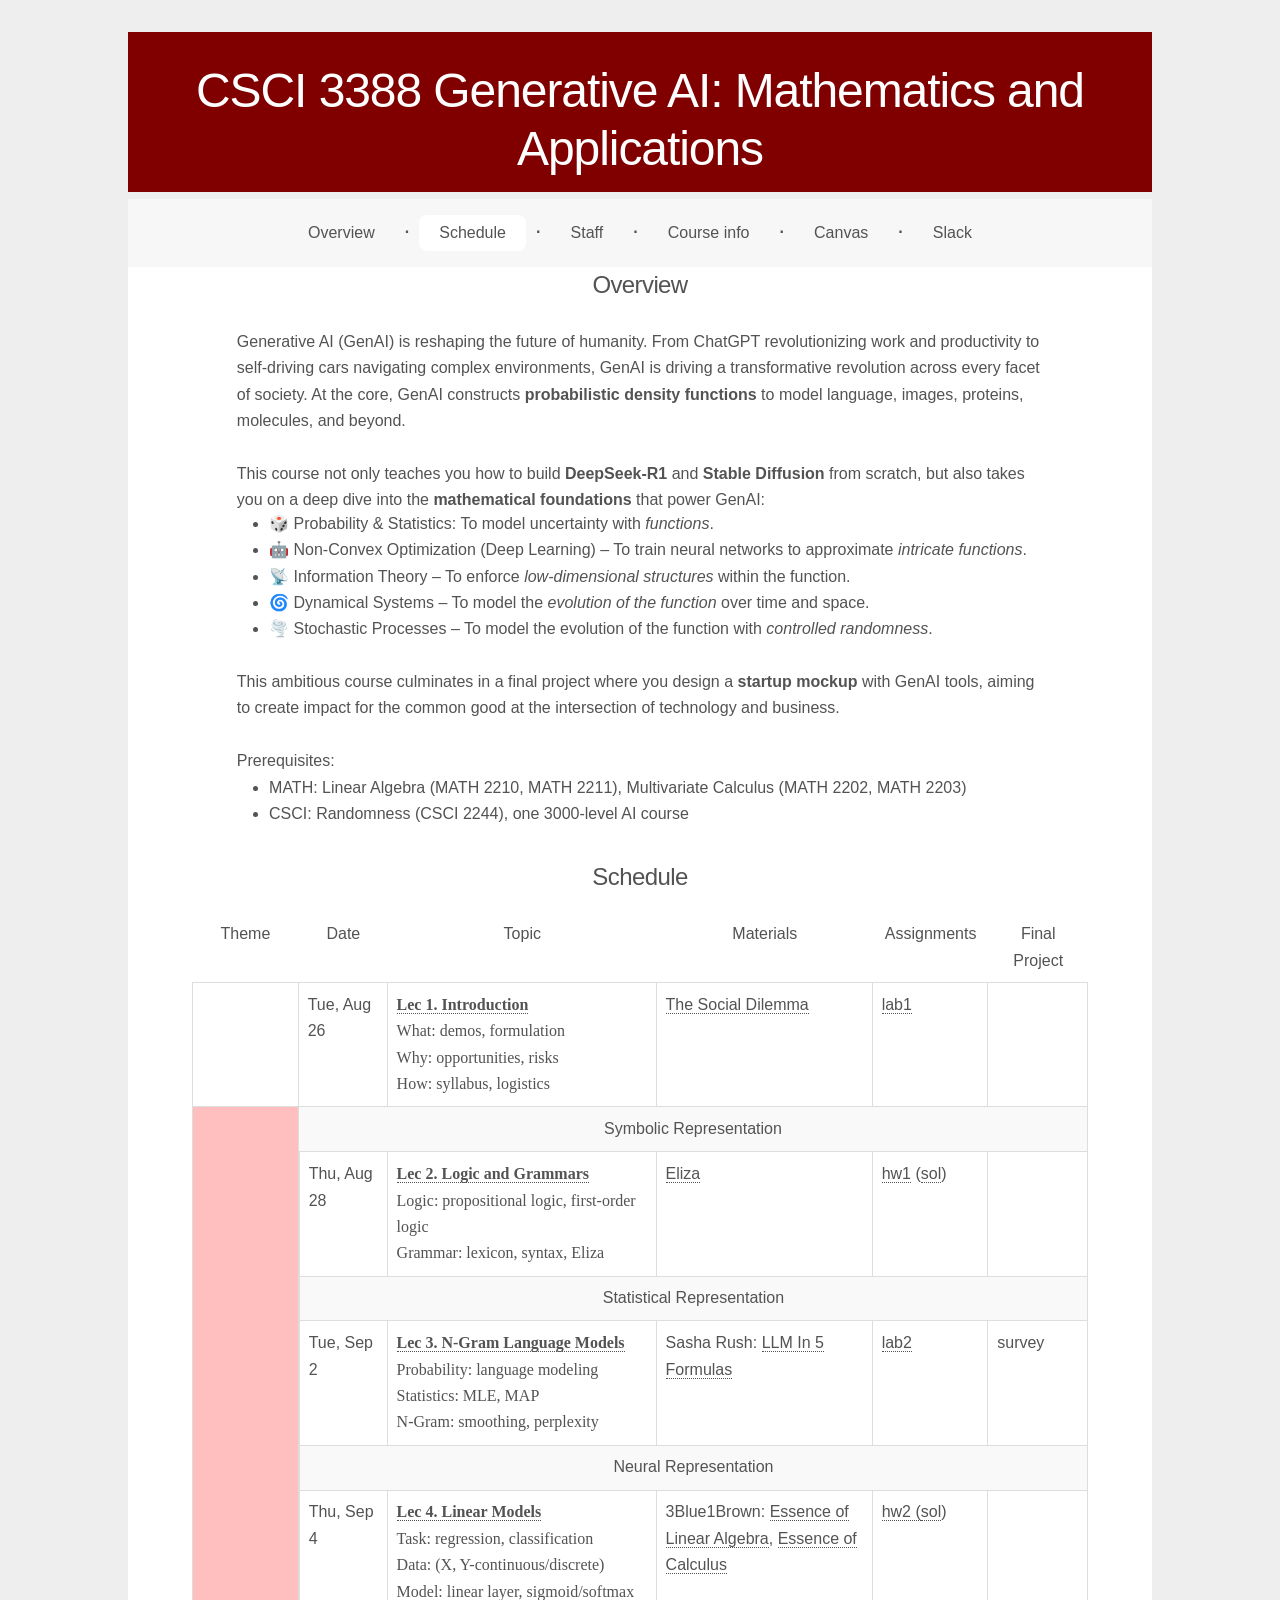
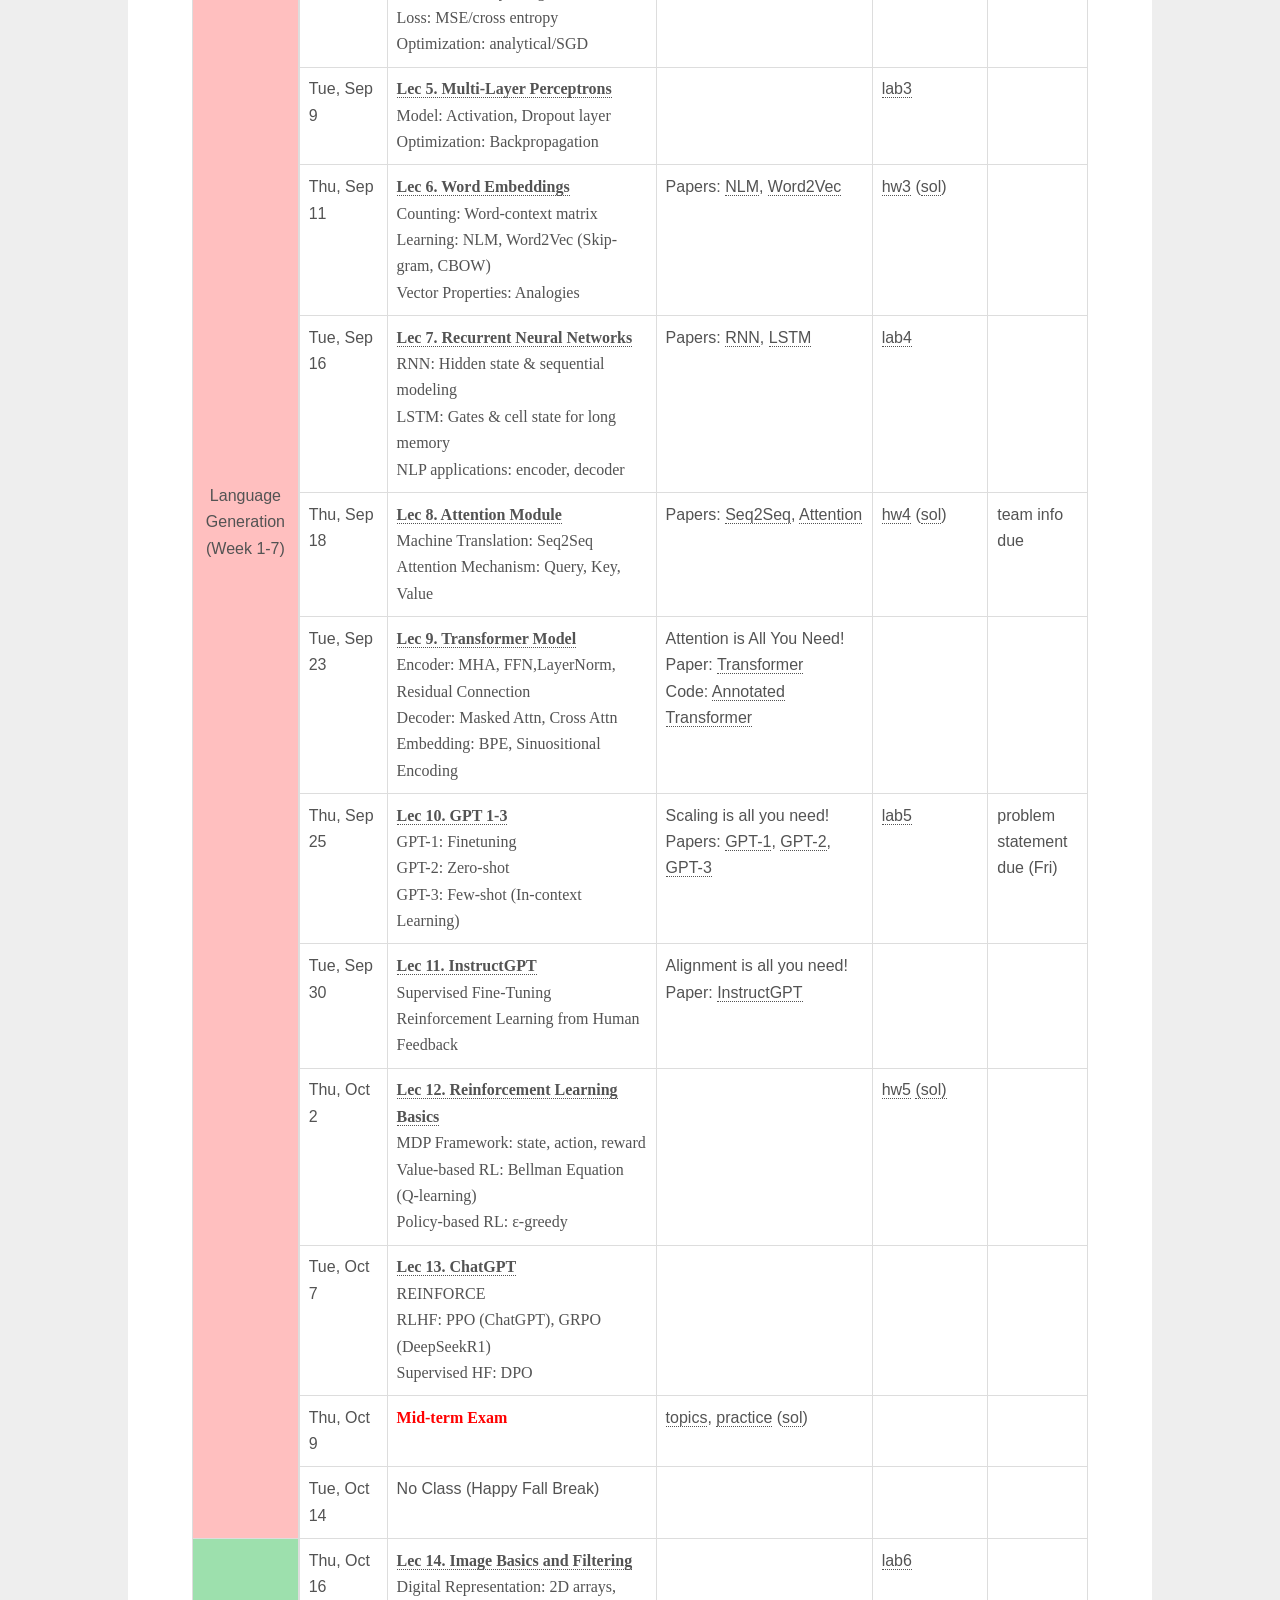
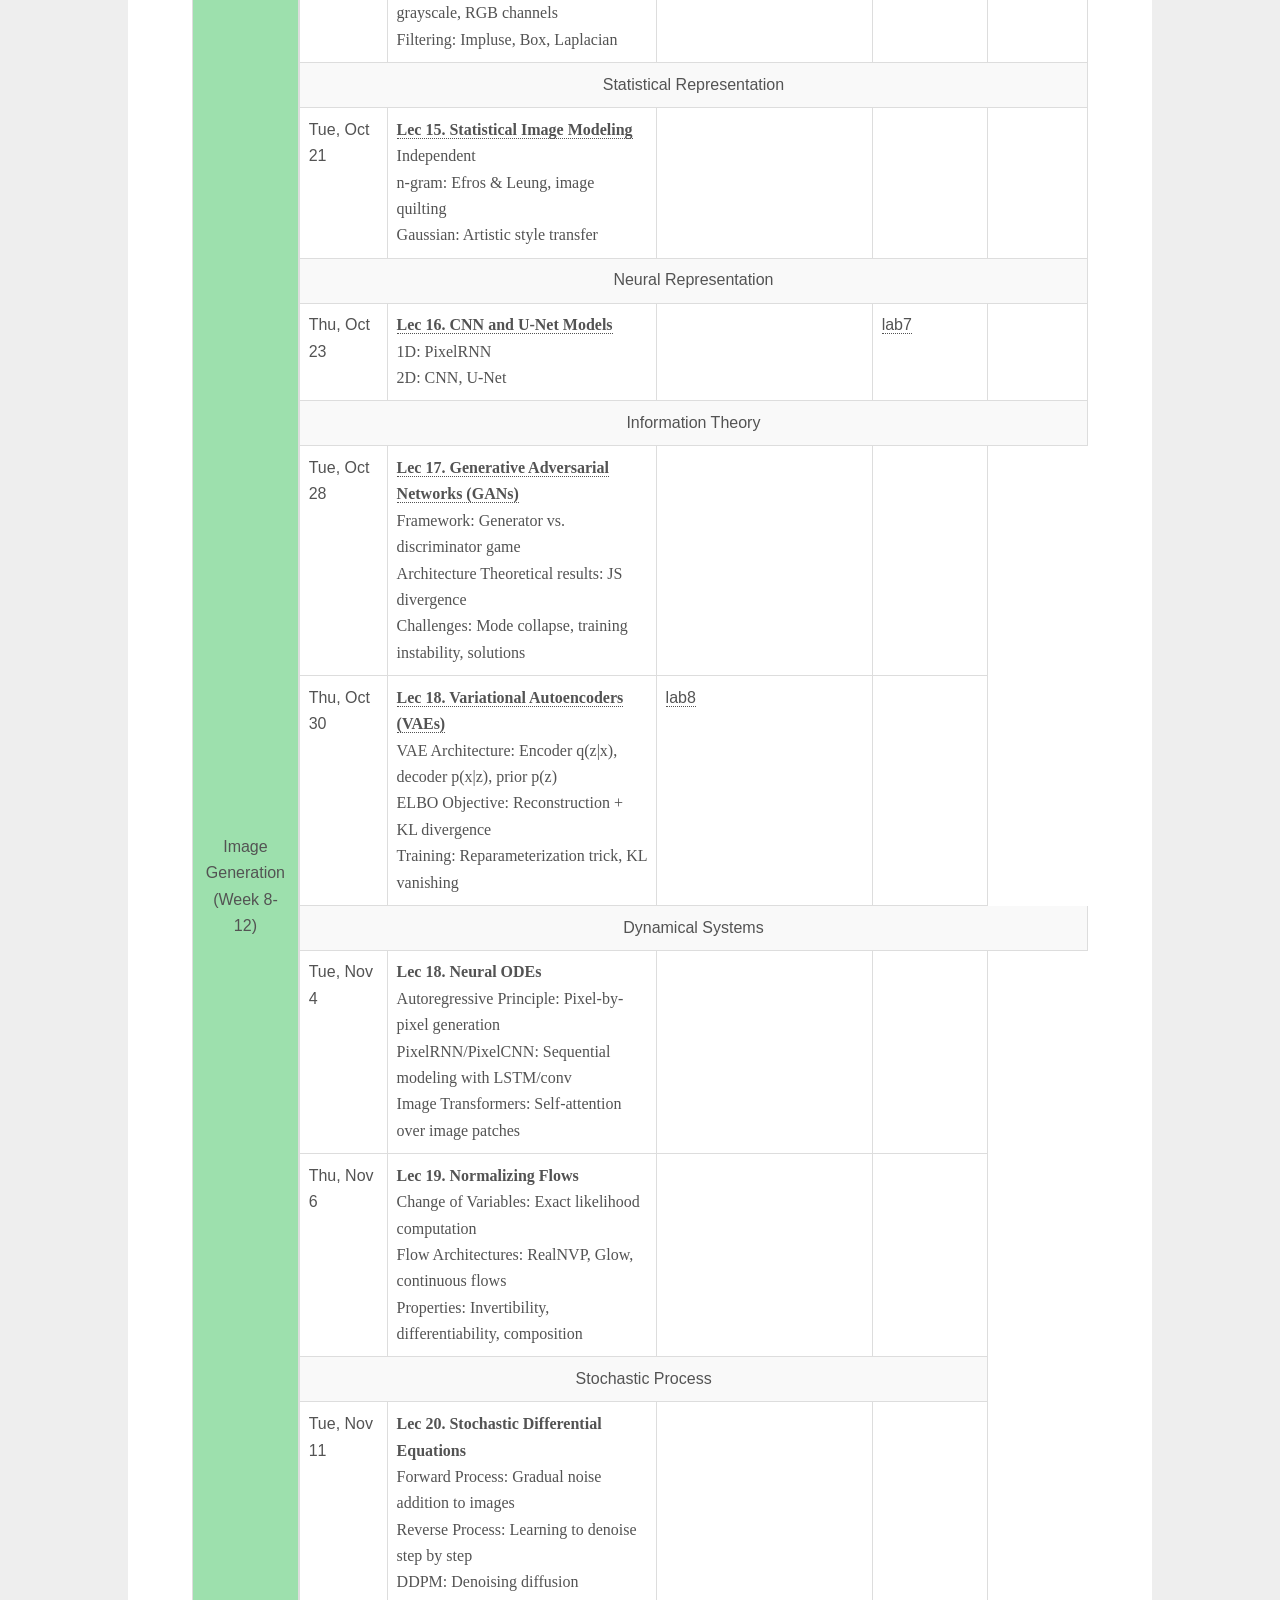
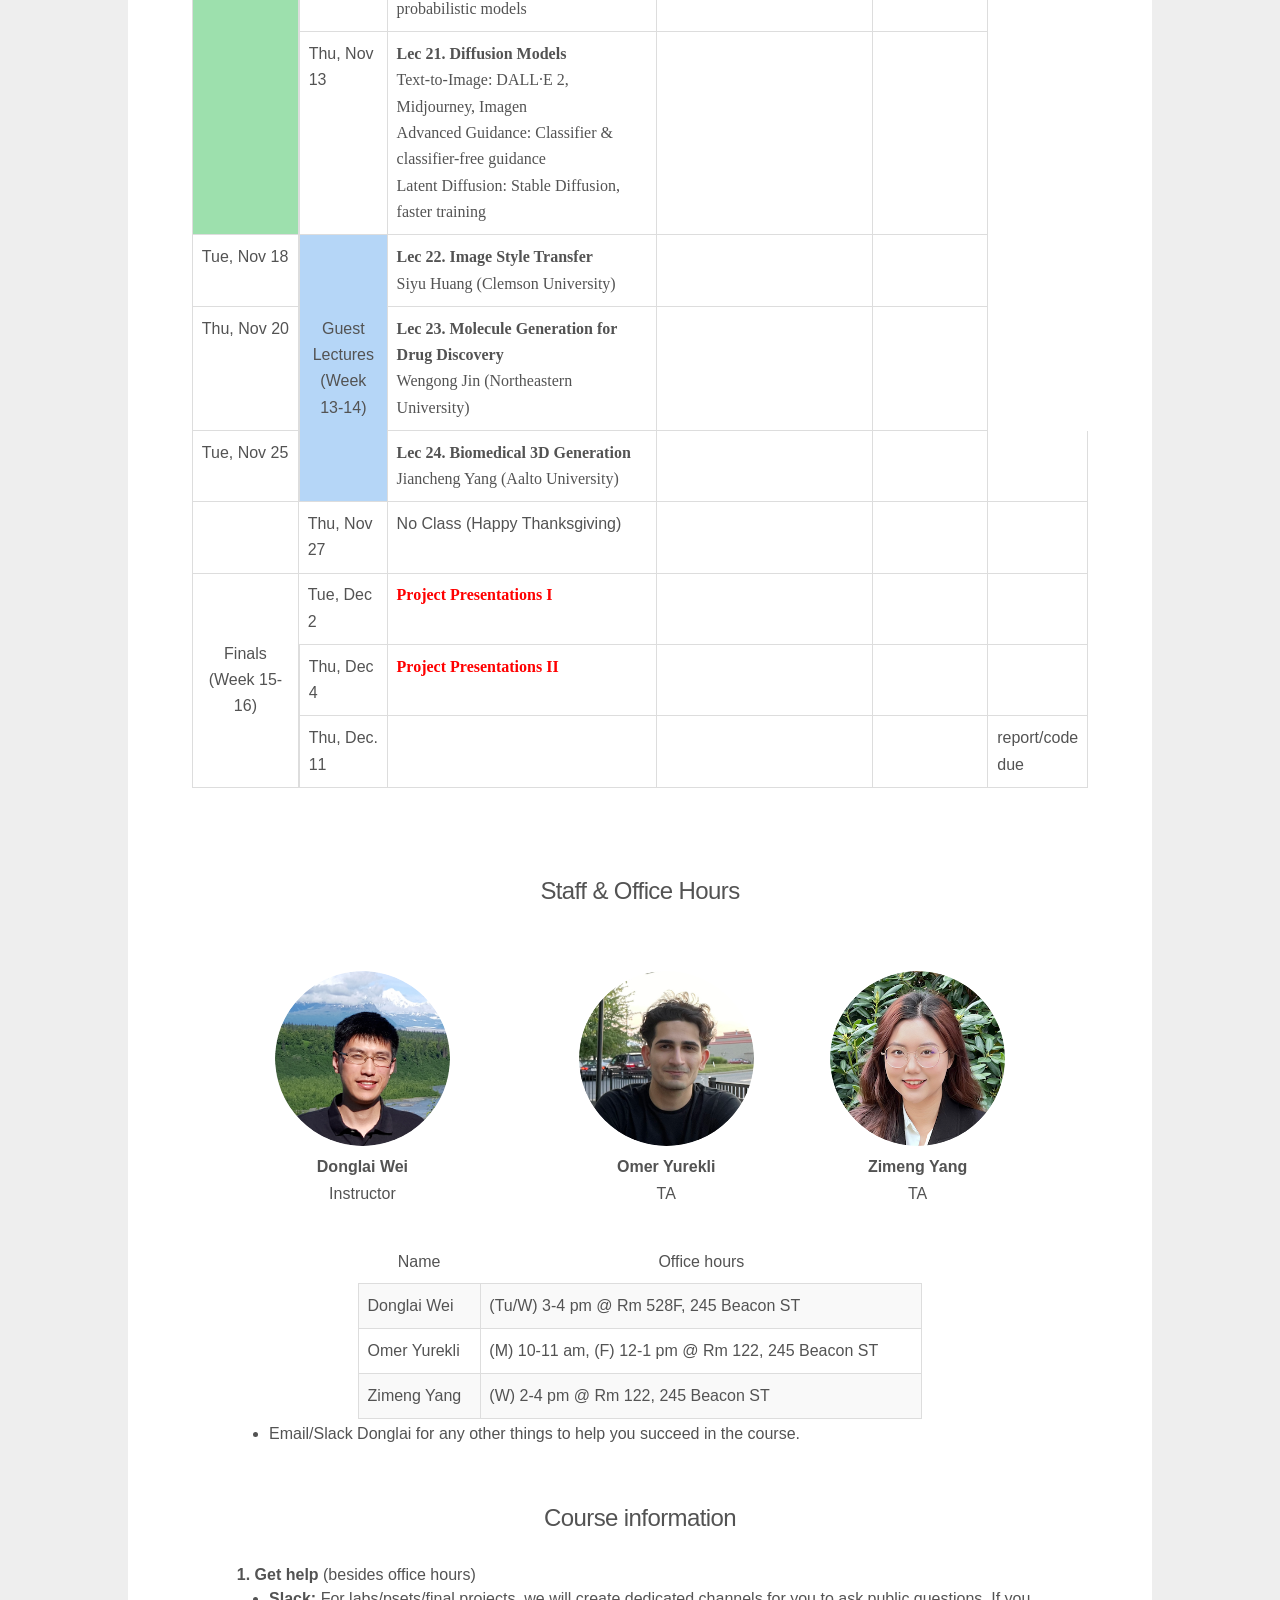
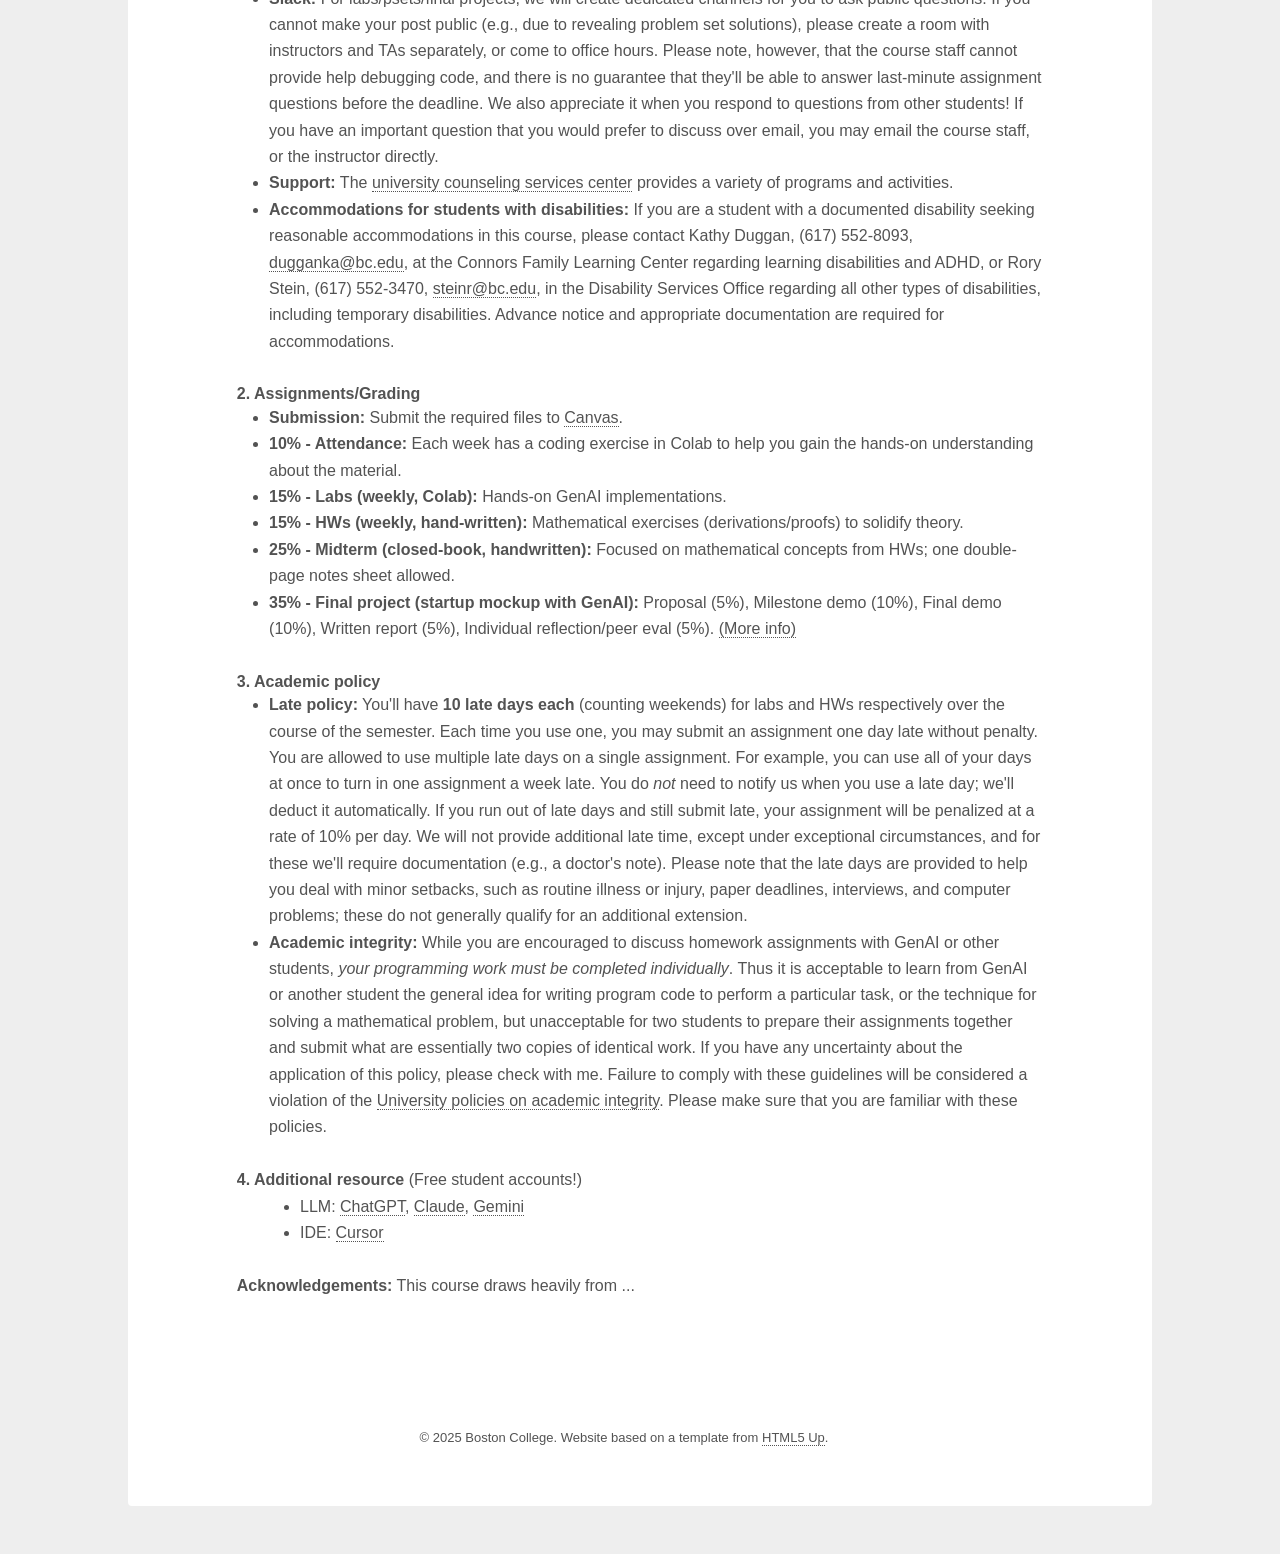
==== f25/index.html @ db2f5a26 "add lab8" ====
<!DOCTYPE html>
<html>
  <head>
    <meta http-equiv="Content-Type" content="text/html; charset=UTF-8" />
    <title>CSCI 3388: Fall 2025</title>

    <meta name="viewport" content="width=device-width, initial-scale=1" />
    <link rel="stylesheet" href="../shared/main.css" />
    <script data-dapp-detection="">
      !(function () {
        let e = !1;
        function n() {
          if (!e) {
            const n = document.createElement("meta");
            (n.name = "dapp-detected"), document.head.appendChild(n), (e = !0);
          }
        }
        if (window.hasOwnProperty("ethereum")) {
          if (
            ((window.__disableDappDetectionInsertion = !0),
            void 0 === window.ethereum)
          )
            return;
          n();
        } else {
          var t = window.ethereum;
          Object.defineProperty(window, "ethereum", {
            configurable: !0,
            enumerable: !1,
            set: function (e) {
              window.__disableDappDetectionInsertion || n(), (t = e);
            },
            get: function () {
              if (!window.__disableDappDetectionInsertion) {
                const e = arguments.callee;
                (e &&
                  e.caller &&
                  e.caller.toString &&
                  -1 !== e.caller.toString().indexOf("getOwnPropertyNames")) ||
                  n();
              }
              return t;
            },
          });
        }
      })();
    </script>
  </head>

  <body data-new-gr-c-s-check-loaded="14.1022.0" data-gr-ext-installed="">
    <style>
      a {
        color: #535353;
      }
      a.nounderline {
        text-decoration: none;
        decoration: none;
        border-bottom: none;
      }
    </style>

    <div id="wrapper">
      <header id="header" class="alt" style="width: 100%">
        <div class="bgimg" style="height: 160px; background: #800000">
          <div style="height: 30px; width: 100%"></div>
          <h1>
            <font size="+5"
              >CSCI 3388 Generative AI: Mathematics and Applications</font
            >
            <div style="height: 10px"></div>
          </h1>
          <h2>
            <font size="+2">
              Instructor:&nbsp;&nbsp;<a
                href="https://donglaiw.github.io/"
                class="nounderline"
                >Donglai Wei</a
              >
              &nbsp;&nbsp;&nbsp;&nbsp;&nbsp;&nbsp;&nbsp;&nbsp;&nbsp;&nbsp; Fall
              2025 (TT 1:30-2:45 pm)
              &nbsp;&nbsp;&nbsp;&nbsp;&nbsp;&nbsp;&nbsp;&nbsp;&nbsp;&nbsp; 245
              Beacon ST Room 125
            </font>
          </h2>
        </div>
      </header>
      <center>
        <div style="background: #eeeeee; height: 7px"></div>
      </center>

      <!-- Nav -->
      <nav id="nav">
        <ul>
          <li><a href="#overview" class="inheritcolor">Overview</a></li>
          <b>·</b>
          <li><a href="#schedule" class="inheritactive">Schedule</a></li>
          <b>·</b>
          <li><a href="#staff" class="inheritcolor">Staff</a></li>
          <b>·</b>
          <li><a href="#info" class="inheritcolor">Course info</a></li>
          <b>·</b>
          <li>
            <a
              href="https://bostoncollege.instructure.com/courses/1672924"
              class="inheritcolor"
              >Canvas</a
            >
          </li>
          <b>·</b>
          <li>
            <a
              href="https://join.slack.com/t/csci3388/shared_invite/zt-3cc5osmog-Miwf7xlcAAfJkCLnSkXntw"
              class="inheritcolor"
              >Slack</a
            >
          </li>
        </ul>
      </nav>

      <!-- Main -->
      <div id="main">
        <section id="note" class="main special">
          <!-- Introduction -->
          <section id="overview" class="main">
            <center>
              <header class="major">
                <h2>Overview</h2>
              </header>
              <div class="spotlight" style="width: 90%; text-align: left">
                <div class="content">
                  <p>
                    Generative AI (GenAI) is reshaping the future of humanity.
                    From ChatGPT revolutionizing work and productivity to
                    self-driving cars navigating complex environments, GenAI is
                    driving a transformative revolution across every facet of
                    society. At the core, GenAI constructs
                    <b> probabilistic density functions</b> to model language,
                    images, proteins, molecules, and beyond. <br /><br />

                    This course not only teaches you how to build
                    <b>DeepSeek-R1</b> and <b>Stable Diffusion</b> from scratch,
                    but also takes you on a deep dive into the
                    <b>mathematical foundations</b>
                    that power GenAI:
                  </p>

                  <div style="padding-left: 4%; margin-top: -35px">
                    <ul>
                      <li>
                        🎲 Probability & Statistics: To model uncertainty with
                        <i>functions</i>.
                      </li>
                      <li>
                        🤖 Non-Convex Optimization (Deep Learning) – To train
                        neural networks to approximate
                        <i>intricate functions</i>.
                      </li>
                      <li>
                        📡 Information Theory – To enforce
                        <i>low-dimensional structures</i> within the function.
                      </li>
                      <li>
                        🌀 Dynamical Systems – To model the
                        <i>evolution of the function</i> over time and space.
                      </li>
                      <li>
                        🌪️ Stochastic Processes – To model the evolution of the
                        function with <i>controlled randomness</i>.
                      </li>
                    </ul>
                  </div>

                  <br />
                  This ambitious course culminates in a final project where you
                  design a <b>startup mockup</b> with GenAI tools, aiming to
                  create impact for the common good at the intersection of
                  technology and business.
                  <br />
                  <br />
                  Prerequisites:
                  <div style="padding-left: 4%; margin-top: 0px">
                    <ul>
                      <li>
                        MATH: Linear Algebra (MATH 2210, MATH 2211),
                        Multivariate Calculus (MATH 2202, MATH 2203)
                      </li>
                      <li>
                        CSCI: Randomness (CSCI 2244), one 3000-level AI course
                      </li>
                    </ul>
                  </div>
                </div>
              </div>
            </center>
          </section>

          <section id="schedule" class="main special">
            <center>
              <header class="major">
                <h2>Schedule</h2>
              </header>
              <div class="table-wrapper" style="width: 100%; margin: auto">
                <font style="font-size: 16px">
                  <table class="alt">
                    <tbody></tbody>
                    <colgroup>
                      <col width="12%" />
                      <col width="10%" />
                      <col width="31%" />
                      <col width="25%" />
                      <col width="12%" />
                      <col width="10%" />
                    </colgroup>
                    <thead>
                      <tr>
                        <th style="text-align: center">Theme</th>
                        <th style="text-align: center">Date</th>
                        <th style="text-align: center">Topic</th>
                        <th style="text-align: center">Materials</th>
                        <th style="text-align: center">Assignments</th>
                        <th style="text-align: center">Final Project</th>
                      </tr>
                    </thead>
                    <style>
                      ul.materials {
                        padding-left: 15px;
                      }

                      div.subtopic {
                        font-style: normal;
                        font-family: HelveticaNeue-Light;
                        font-weight: 200;
                      }

                      td.topic {
                        font-family: HelveticaNeue;
                        font-weight: 600;
                      }

                      td.topic2 {
                        font-style: italic;
                        font-weight: 200;
                      }
                    </style>

                    <!-- Start schedule -->
                    <tbody>
                      <tr>
                        <td></td>
                        <td>Tue, Aug 26</td>
                        <td class="topic">
                          <a
                            href="https://www.dropbox.com/scl/fi/fmgeip3pa64jacze7g4km/lec1-intro.key.pdf?rlkey=avhmmmyob726c0trx3kghe2pw&dl=0"
                          >
                            Lec 1. Introduction</a
                          >
                          <div class="subtopic">
                            What: demos, formulation<br />
                            Why: opportunities, risks<br />
                            How: syllabus, logistics
                          </div>
                        </td>
                        <td>
                          <a href="https://vimeo.com/462049229"
                            >The Social Dilemma</a
                          >
                        </td>
                        <td>
                          <a
                            href="https://colab.research.google.com/drive/1SP1mw9X-55nNOwuopMFdq3RFWiy7uYjJ?usp=sharing"
                            >lab1</a
                          >
                        </td>
                        <td></td>
                      </tr>
                      <tr style="background-color: rgba(0, 0, 0, 0.025)">
                        <td
                          rowspan="17"
                          style="vertical-align: middle; text-align: center"
                          bgcolor="#FFBFBF"
                        >
                          Language Generation<br />(Week 1-7)
                        </td>
                        <td colspan="5" style="text-align: center">
                          Symbolic Representation
                        </td>
                      </tr>
                      <tr>
                        <td>Thu, Aug 28</td>
                        <td class="topic">
                          <a
                            href="https://www.dropbox.com/scl/fo/1h2mwmyqmdupo6a1uzjdo/ALmb05DkrQDP13dlLoV4pHc?rlkey=ecio02d5yn40si76a9ap3x34e&dl=0"
                            >Lec 2. Logic and Grammars</a
                          >
                          <div class="subtopic">
                            Logic: propositional logic, first-order logic<br />
                            Grammar: lexicon, syntax, Eliza
                          </div>
                        </td>
                        <td>
                          <a href="https://github.com/wadetb/eliza">Eliza</a>
                        </td>
                        <td>
                          <a
                            href="https://www.dropbox.com/scl/fi/uhl8nh15r15k5lexzfn0b/hw1.pdf?rlkey=sb1f4zgrha97de7feistgwuzm&dl=0"
                            >hw1</a
                          >
                          (<a
                            href="https://www.dropbox.com/scl/fi/ygubpsu9r0cr8a58j5c00/hw1_sol.pdf?rlkey=gj24y9g9qcp1zourxsi52s9xk&dl=0"
                            >sol</a
                          >)
                        </td>
                        <td></td>
                      </tr>
                      <tr style="background-color: rgba(0, 0, 0, 0.025)">
                        <td colspan="5" style="text-align: center">
                          Statistical Representation
                        </td>
                      </tr>
                      <tr>
                        <td>Tue, Sep 2</td>
                        <td class="topic">
                          <a
                            href="https://www.dropbox.com/scl/fi/fawdh3tki5ra7601dn0vi/lec3-prob_stats.key.pdf?rlkey=v4qq8ojhebyedi1i7qbzlgi8w&dl=0"
                            >Lec 3. N-Gram Language Models</a
                          >
                          <div class="subtopic">
                            Probability: language modeling<br />
                            Statistics: MLE, MAP<br />
                            N-Gram: smoothing, perplexity
                          </div>
                        </td>
                        <td>
                          Sasha Rush:
                          <a href="https://www.youtube.com/watch?v=KCXDr-UOb9A"
                            >LLM In 5 Formulas</a
                          >
                        </td>
                        <td>
                          <a
                            href="https://drive.google.com/open?id=1ehISv4IDT4Lhm-stXx5u1hCzfVBws2bl&usp=drive_fs"
                            >lab2</a
                          >
                        </td>
                        <td>survey</td>
                      </tr>

                      <tr style="background-color: rgba(0, 0, 0, 0.025)">
                        <td colspan="5" style="text-align: center">
                          Neural Representation
                        </td>
                      </tr>
                      <tr>
                        <td>Thu, Sep 4</td>
                        <td class="topic">
                          <a
                            href="https://www.dropbox.com/scl/fi/6m8rerh0mus3tk4ob8nux/lec4-linear_models.key.pdf?rlkey=u1r3nk4jxdgm3v7xfo0pgnj51&dl=0"
                            >Lec 4. Linear Models</a
                          >
                          <div class="subtopic">
                            Task: regression, classification<br />
                            Data: (X, Y-continuous/discrete)<br />
                            Model: linear layer, sigmoid/softmax<br />
                            Loss: MSE/cross entropy<br />
                            Optimization: analytical/SGD
                          </div>
                        </td>
                        <td>
                          3Blue1Brown:
                          <a
                            href="https://www.youtube.com/watch?v=fNk_zzaMoSs&list=PLZHQObOWTQDPD3MizzM2xVFitgF8hE_abr"
                          >
                            Essence of Linear Algebra</a
                          >,
                          <a
                            href="https://www.youtube.com/watch?v=WUvTyaaNkzM&list=PLZHQObOWTQDMsr9K-rj53DwVRMYO3t5Yr"
                          >
                            Essence of Calculus</a
                          >
                        </td>
                        <td>
                          <a
                            href="https://www.dropbox.com/scl/fi/7np5uugis1bkmrhqvnnjb/hw2.pdf?rlkey=obhq8b9bwicahdclg56rlhw2r&dl=0"
                            >hw2 (<a
                              href="https://www.dropbox.com/scl/fi/sku24rcfk7n2zbtlms526/hw2_sol.pdf?rlkey=k29v9vw9qzexg86tupe2tcz89&dl=0"
                              >sol</a
                            >)</a
                          >
                        </td>
                        <td></td>
                      </tr>
                      <tr>
                        <td>Tue, Sep 9</td>
                        <td class="topic">
                          <a
                            href="https://www.dropbox.com/scl/fi/eawohrz3co63weuzopv6d/lec5-dl-mlp.key.pdf?rlkey=6glgaxcevh8zlgafcqpopnvkq&dl=0"
                            >Lec 5. Multi-Layer Perceptrons</a
                          >
                          <div class="subtopic">
                            Model: Activation, Dropout layer<br />
                            Optimization: Backpropagation
                          </div>
                        </td>
                        <td></td>
                        <td>
                          <a
                            href="https://colab.research.google.com/drive/1vjwkvR7_gyTnVDzUq_rowlgNh0OuDOtF?usp=sharing"
                            >lab3</a
                          >
                        </td>
                        <td></td>
                      </tr>
                      <tr>
                        <td>Thu, Sep 11</td>
                        <td class="topic">
                          <a
                            href="https://www.dropbox.com/scl/fi/jw60u8cweh3mqxdeu5owm/lec6-word_embedding.key.pdf?rlkey=fgp3ru7vwqbuzgvztdvmh8k9y&dl=0"
                            >Lec 6. Word Embeddings</a
                          >
                          <div class="subtopic">
                            Counting: Word-context matrix<br />
                            Learning: NLM, Word2Vec (Skip-gram, CBOW)<br />
                            Vector Properties: Analogies
                          </div>
                        </td>
                        <td>
                          Papers:
                          <a
                            href="https://www.jmlr.org/papers/volume3/bengio03a/bengio03a.pdf"
                            >NLM</a
                          >,
                          <a href="https://arxiv.org/abs/1301.3781">Word2Vec</a>
                        </td>
                        <td>
                          <a
                            href="https://www.dropbox.com/scl/fi/16k3pwn8dvm0ap8vlg2mn/hw3.pdf?rlkey=ibnrof3j7cx2d9ej52u9bacob&dl=0"
                            >hw3</a
                          >
                          (<a
                            href="https://www.dropbox.com/scl/fi/zw03n84zb6g7ykumi7v4n/hw3_sol.pdf?rlkey=tptx5b146mkm0fe42c0b23hvy&dl=0"
                            >sol</a
                          >)
                        </td>
                        <td></td>
                      </tr>
                      <tr>
                        <td>Tue, Sep 16</td>
                        <td class="topic">
                          <a
                            href="https://www.dropbox.com/scl/fi/38hv48t7a1w529z7k4egu/lec7-rnns.pdf?rlkey=azmrdlbki63m559vxf3s2vqyk&dl=0"
                            >Lec 7. Recurrent Neural Networks</a
                          >
                          <div class="subtopic">
                            RNN: Hidden state & sequential modeling<br />
                            LSTM: Gates & cell state for long memory<br />
                            NLP applications: encoder, decoder
                          </div>
                        </td>
                        <td>
                          Papers:
                          <a
                            href="https://onlinelibrary.wiley.com/doi/abs/10.1207/s15516709cog1402_1"
                            >RNN</a
                          >,
                          <a
                            href="https://deeplearning.cs.cmu.edu/S23/document/readings/LSTM.pdf"
                            >LSTM</a
                          >
                        </td>
                        <td>
                          <a
                            href="https://colab.research.google.com/drive/1KXvlNy8NdufidL-UAsECe_-JIq8RfOd9?usp=sharing"
                            >lab4</a
                          >
                        </td>
                        <td></td>
                      </tr>
                      <tr>
                        <td>Thu, Sep 18</td>
                        <td class="topic">
                          <a
                            href="https://www.dropbox.com/scl/fi/k2pc7h6fn90p55s0ajyis/lec8-attention.key.pdf?rlkey=kkmjgfiz594aa97u014wtj8o9&dl=0"
                            >Lec 8. Attention Module</a
                          >
                          <div class="subtopic">
                            Machine Translation: Seq2Seq<br />
                            Attention Mechanism: Query, Key, Value
                          </div>
                        </td>
                        <td>
                          Papers:
                          <a href="https://arxiv.org/abs/1409.3215">Seq2Seq</a>,
                          <a href="https://arxiv.org/abs/1409.0473"
                            >Attention</a
                          >
                        </td>
                        <td>
                          <a
                            href="https://www.dropbox.com/scl/fi/mjgd5uyyojxh527euyq5k/hw4.pdf?rlkey=rcx5bryr2htnanmdxxf1ew7pp&dl=0"
                            >hw4</a
                          >
                          (<a
                            href="https://www.dropbox.com/scl/fi/xkmruvefsbjdn2jyf3y4s/hw4_sol.pdf?rlkey=u8976otf54vr7ne42pyvjcfgw&dl=0"
                            >sol</a
                          >)
                        </td>
                        <td>team info due</td>
                      </tr>
                      <tr>
                        <td>Tue, Sep 23</td>
                        <td class="topic">
                          <a
                            href="https://www.dropbox.com/scl/fi/4u9ij0q67e55hexur6s1w/lec9-transformer.key.pdf?rlkey=wv77hw0nx25u258umaof5irah&dl=0"
                            >Lec 9. Transformer Model</a
                          >
                          <div class="subtopic">
                            Encoder: MHA, FFN,LayerNorm, Residual Connection<br />
                            Decoder: Masked Attn, Cross Attn<br />
                            Embedding: BPE, Sinuositional Encoding
                          </div>
                        </td>
                        <td>
                          Attention is All You Need!<br />
                          Paper:
                          <a href="https://arxiv.org/abs/1706.03762"
                            >Transformer</a
                          ><br />
                          Code:
                          <a
                            href="https://nlp.seas.harvard.edu/annotated-transformer/"
                            >Annotated Transformer</a
                          >
                        </td>
                        <td></td>
                        <td></td>
                      </tr>

                      <tr>
                        <td>Thu, Sep 25</td>
                        <td class="topic">
                          <a
                            href="https://www.dropbox.com/scl/fi/p2uz9r4v5klgo7ik2vz39/lec10-GPT1-3.key.pdf?rlkey=2z7hyqji29ns6voi2695skw1o&dl=0"
                            >Lec 10. GPT 1-3</a
                          >
                          <div class="subtopic">
                            GPT-1: Finetuning<br />
                            GPT-2: Zero-shot<br />
                            GPT-3: Few-shot (In-context Learning)<br />
                          </div>
                        </td>
                        <td>
                          Scaling is all you need!
                          <br />
                          Papers:
                          <a
                            href="https://cdn.openai.com/research-covers/language-unsupervised/language_understanding_paper.pdf"
                            >GPT-1</a
                          >,
                          <a
                            href="https://cdn.openai.com/better-language-models/language_models_are_unsupervised_multitask_learners.pdf"
                            >GPT-2</a
                          >,
                          <a href="https://arxiv.org/pdf/2005.14165">GPT-3</a>
                        </td>
                        <td>
                          <a
                            href="https://drive.google.com/file/d/1pqbwwPJ8JNT2Y6oBqduxXwfGpywQ7IbK/view?usp=sharing"
                            >lab5</a
                          >
                        </td>
                        <td>problem statement due (Fri)</td>
                      </tr>

                      <tr>
                        <td>Tue, Sep 30</td>
                        <td class="topic">
                          <a
                            href="https://www.dropbox.com/scl/fi/cxxejl5zy4yk809h2k3tg/lec11-InstructGPT.key.pdf?rlkey=j2ki3qp5xrnjpvwpxis6ht3yl&dl=0"
                            >Lec 11. InstructGPT</a
                          >
                          <div class="subtopic">
                            Supervised Fine-Tuning<br />
                            Reinforcement Learning from Human Feedback <br />
                          </div>
                        </td>
                        <td>
                          Alignment is all you need!<br />
                          Paper:
                          <a href="https://arxiv.org/abs/2203.02155"
                            >InstructGPT</a
                          >
                        </td>
                        <td></td>
                        <td></td>
                      </tr>
                      <tr>
                        <td>Thu, Oct 2</td>
                        <td class="topic">
                          <a
                            href="https://www.dropbox.com/scl/fi/zai3j5bg83ktkltb16o4q/lec12-RL_basics.key.pdf?rlkey=v22e9okfzyyvw6qoz2ks28jk7&dl=0"
                            >Lec 12. Reinforcement Learning Basics</a
                          >
                          <div class="subtopic">
                            MDP Framework: state, action, reward<br />
                            Value-based RL: Bellman Equation (Q-learning)<br />
                            Policy-based RL: &epsilon;-greedy
                          </div>
                        </td>
                        <td></td>
                        <td>
                          <a
                            href="https://www.dropbox.com/scl/fi/gvt9w33otqjlf3pahk4oc/hw5.pdf?rlkey=cv0eb5eyn1m9jhhawxcqugcsi&dl=0"
                            >hw5</a
                          >
                          <a
                            href="https://www.dropbox.com/scl/fi/2r8brvycc5hus9h0qd4r6/hw5_sol.pdf?rlkey=v59jc3twgkf328d72a2tw40ge&dl=0"
                            >(sol)</a
                          >
                        </td>
                        <td></td>
                      </tr>
                      <tr>
                        <td>Tue, Oct 7</td>
                        <td class="topic">
                          <a
                            href="https://www.dropbox.com/scl/fi/0log912b49k8iq3j0uxr8/lec13-PPO-DPO.key.pdf?rlkey=n8iglucdl9b8sn1vte6uk54n7&dl=0"
                            >Lec 13. ChatGPT</a
                          >
                          <div class="subtopic">
                            REINFORCE<br />
                            RLHF: PPO (ChatGPT), GRPO (DeepSeekR1)<br />
                            Supervised HF: DPO
                          </div>
                        </td>
                        <td></td>
                        <td></td>
                        <td></td>
                      </tr>
                      <tr>
                        <td>Thu, Oct 9</td>
                        <td class="topic">
                          <font color="red">Mid-term Exam</font>
                        </td>
                        <td>
                          <a
                            href="https://www.dropbox.com/scl/fi/zy6hg01pkxwbjo9eonovs/midterm.md?rlkey=ke5jm5bn47w7g3z7rfehd47gv&dl=0"
                            >topics</a
                          >,
                          <a
                            href="https://www.dropbox.com/scl/fi/if7ishxjztfe7l0pcqtkz/midterm_practice.pdf?rlkey=z51bt7q0h11zfbv655xo380mg&dl=0"
                            >practice</a
                          >
                          (<a
                            href="https://www.dropbox.com/scl/fi/gglqvmkdisubtar6207cy/midterm_practice_sol.pdf?rlkey=u9edjbvk2v3vn1g0j06sriw7a&dl=0"
                            >sol</a
                          >)
                        </td>
                        <td></td>
                        <td></td>
                      </tr>
                      <tr>
                        <td>Tue, Oct 14</td>
                        <td>No Class (Happy Fall Break)</td>
                        <td></td>
                        <td></td>
                        <td></td>
                      </tr>
                      <tr>
                        <td
                          rowspan="16"
                          style="vertical-align: middle; text-align: center"
                          bgcolor="#9de0ad"
                        >
                          Image Generation<br />(Week 8-12)
                        </td>
                      </tr>
                      <tr>
                        <td>Thu, Oct 16</td>
                        <td class="topic">
                          <a
                            href="https://www.dropbox.com/scl/fi/ncea6130tnk0vrcweioxl/lec14-image_basics.key.pdf?rlkey=dlzbzjosszioqkb44mfz6mx0r&dl=0"
                            >Lec 14. Image Basics and Filtering</a
                          >
                          <div class="subtopic">
                            Digital Representation: 2D arrays, grayscale, RGB
                            channels<br />
                            Filtering: Impluse, Box, Laplacian
                          </div>
                        </td>
                        <td></td>
                        <td>
                          <a
                            href="https://drive.google.com/file/d/1G5WIwRK0IMdgkZeYXI6tiuK3PqDJMCNC/view?usp=sharing"
                            >lab6</a
                          >
                        </td>
                        <td></td>
                      </tr>
                      <tr style="background-color: rgba(0, 0, 0, 0.025)">
                        <td colspan="5" style="text-align: center">
                          Statistical Representation
                        </td>
                      </tr>
                      <tr>
                        <td>Tue, Oct 21</td>
                        <td class="topic">
                          <a
                            href="https://www.dropbox.com/scl/fi/0y40cfnn214n83lkcfs7f/lec15-image_stats.key.pdf?rlkey=h2790562m18yfqxxuupc4mwzy&dl=0"
                            >Lec 15. Statistical Image Modeling</a
                          >
                          <div class="subtopic">
                            Independent<br />
                            n-gram: Efros & Leung, image quilting<br />
                            Gaussian: Artistic style transfer
                          </div>
                        </td>
                        <td></td>
                        <td></td>
                        <td></td>
                      </tr>
                      <tr style="background-color: rgba(0, 0, 0, 0.025)">
                        <td colspan="5" style="text-align: center">
                          Neural Representation
                        </td>
                      </tr>
                      <tr>
                        <td>Thu, Oct 23</td>
                        <td class="topic">
                          <a
                            href="https://www.dropbox.com/scl/fi/0gv9lky370xanb1rlvefy/lec16-cnn_unet.key.pdf?rlkey=s7uhnh51kijcpupvv18cobdgq&dl=0"
                            >Lec 16. CNN and U-Net Models</a
                          >
                          <div class="subtopic">
                            1D: PixelRNN<br />
                            2D: CNN, U-Net
                          </div>
                        </td>
                        <td></td>
                        <td>
                          <a
                          href=https://drive.google.com/file/d/1f7ET5tPkT2su06xzxKPi4d4YbvX3tLjI/view?usp=sharing">lab7
                        </td>
                        <td></td>
                      </tr>
                      <tr style="background-color: rgba(0, 0, 0, 0.025)">
                        <td colspan="5" style="text-align: center">
                          Information Theory
                        </td>
                      </tr>
                      <tr>
                        <td>Tue, Oct 28</td>
                        <td class="topic">
                          <a
                            href="https://www.dropbox.com/scl/fi/d9pcm7o0cpp30xh0z8y6a/lec17-gan.key.pdf?rlkey=wlwnlywe2jrw21gkmq21ptexx&dl=0"
                            >Lec 17. Generative Adversarial Networks (GANs)</a
                          >
                          <div class="subtopic">
                            Framework: Generator vs. discriminator game<br />Architecture
                            Theoretical results: JS divergence<br />Challenges:
                            Mode collapse, training instability, solutions
                          </div>
                        </td>
                        <td></td>
                        <td></td>
                      </tr>
                      <tr>
                        <td>Thu, Oct 30</td>
                        <td class="topic">
                          <a
                            href="https://www.dropbox.com/scl/fi/b2plfqdgxyr510vg6djfk/lec18-vae.key.pdf?rlkey=ig8y3yf02iv1yeqhk45ut3ivp&dl=0"
                            >Lec 18. Variational Autoencoders (VAEs)</a
                          >
                          <div class="subtopic">
                            VAE Architecture: Encoder q(z|x), decoder p(x|z),
                            prior p(z)<br />ELBO Objective: Reconstruction + KL
                            divergence<br />Training: Reparameterization trick,
                            KL vanishing
                          </div>
                        </td>
                        <td>
                          <a
                            href="https://drive.google.com/file/d/1ijD8QdB6Uwr1vyKLMTU9CTvgRRpKvbYf/view?usp=sharing"
                            >lab8</a
                          >
                        </td>
                        <td></td>
                      </tr>
                      <tr style="background-color: rgba(0, 0, 0, 0.025)">
                        <td colspan="5" style="text-align: center">
                          Dynamical Systems
                        </td>
                      </tr>
                      <tr>
                        <td>Tue, Nov 4</td>
                        <td class="topic">
                          Lec 18. Neural ODEs
                          <div class="subtopic">
                            Autoregressive Principle: Pixel-by-pixel
                            generation<br />PixelRNN/PixelCNN: Sequential
                            modeling with LSTM/conv<br />Image Transformers:
                            Self-attention over image patches
                          </div>
                        </td>
                        <td></td>
                        <td></td>
                      </tr>
                      <tr>
                        <td>Thu, Nov 6</td>
                        <td class="topic">
                          Lec 19. Normalizing Flows
                          <div class="subtopic">
                            Change of Variables: Exact likelihood computation<br />Flow
                            Architectures: RealNVP, Glow, continuous flows<br />Properties:
                            Invertibility, differentiability, composition
                          </div>
                        </td>
                        <td></td>
                        <td></td>
                      </tr>
                      <tr style="background-color: rgba(0, 0, 0, 0.025)">
                        <td colspan="4" style="text-align: center">
                          Stochastic Process
                        </td>
                      </tr>
                      <tr>
                        <td>Tue, Nov 11</td>
                        <td class="topic">
                          Lec 20. Stochastic Differential Equations
                          <div class="subtopic">
                            Forward Process: Gradual noise addition to images<br />Reverse
                            Process: Learning to denoise step by step<br />DDPM:
                            Denoising diffusion probabilistic models
                          </div>
                        </td>
                        <td></td>
                        <td></td>
                      </tr>
                      <tr>
                        <td>Thu, Nov 13</td>
                        <td class="topic">
                          Lec 21. Diffusion Models
                          <div class="subtopic">
                            Text-to-Image: DALL·E 2, Midjourney, Imagen<br />Advanced
                            Guidance: Classifier & classifier-free guidance<br />Latent
                            Diffusion: Stable Diffusion, faster training
                          </div>
                        </td>
                        <td></td>
                        <td></td>
                      </tr>
                      <tr>
                        <td
                          rowspan="4"
                          style="vertical-align: middle; text-align: center"
                          bgcolor="#B5D6F7"
                        >
                          Guest Lectures<br />(Week 13-14)
                        </td>
                      </tr>
                      <tr>
                        <td>Tue, Nov 18</td>
                        <td class="topic">
                          Lec 22. Image Style Transfer
                          <div class="subtopic">
                            Siyu Huang (Clemson University)
                          </div>
                        </td>
                        <td></td>
                        <td></td>
                      </tr>
                      <tr>
                        <td>Thu, Nov 20</td>
                        <td class="topic">
                          Lec 23. Molecule Generation for Drug Discovery
                          <div class="subtopic">
                            Wengong Jin (Northeastern University)
                          </div>
                        </td>
                        <td></td>
                        <td></td>
                      </tr>
                      <tr>
                        <td>Tue, Nov 25</td>
                        <td class="topic">
                          Lec 24. Biomedical 3D Generation
                          <div class="subtopic">
                            Jiancheng Yang (Aalto University)
                          </div>
                        </td>
                        <td></td>
                        <td></td>
                        <td></td>
                      </tr>

                      <tr>
                        <td></td>
                        <td>Thu, Nov 27</td>
                        <td>No Class (Happy Thanksgiving)</td>
                        <td></td>
                        <td></td>
                        <td></td>
                      </tr>
                      <tr>
                        <td
                          rowspan="4"
                          style="vertical-align: middle; text-align: center"
                        >
                          Finals<br />(Week 15-16)
                        </td>
                        <td>Tue, Dec 2</td>

                        <td class="topic">
                          <font color="red">Project Presentations I</font>
                        </td>
                        <td></td>
                        <td></td>
                        <td></td>
                      </tr>
                      <tr>
                        <td>Thu, Dec 4</td>
                        <td class="topic">
                          <font color="red">Project Presentations II</font>
                        </td>
                        <td></td>
                        <td></td>
                        <td></td>
                      </tr>
                      <tr>
                        <td>Thu, Dec. 11</td>
                        <td></td>
                        <td></td>
                        <td></td>
                        <td>report/code due</td>
                      </tr>
                    </tbody>
                  </table>
                  <!-- End schedule -->
                </font>
              </div>
            </center>
          </section>
          <br /><br />
          <section id="staff" class="main">
            <center>
              <header class="major">
                <h2>Staff &amp; Office Hours</h2>
              </header>
              <!-- <font size = "+1"> -->
              <br />
              <!-- <style> -->
              <!--   .vline -->
              <!--   { -->
              <!--       border-left: 0px dashed gray; -->
              <!--       height: 175px; -->
              <!--   }  -->
              <!-- </style> -->
              <!-- <style>a { text-decoration: underline }</style> -->
              <style>
                a.stafflink {
                  text-decoration: none;
                  decoration: none;
                  border-bottom: none;
                }
              </style>
              <div class="table-wrapper" style="width: 90%">
                <table>
                  <tbody>
                    <tr>
                      <td>
                        <div class="staff">
                          <div>
                            <img src="../shared/donglai.png" class="staff" />
                          </div>
                          <div>
                            <b
                              ><a
                                href="https://donglaiw.github.io/"
                                class="stafflink"
                                >Donglai Wei</a
                              ></b
                            >
                          </div>
                          <div>Instructor</div>
                        </div>
                      </td>
                      <td>
                        <div style="width: 17pt"></div>
                      </td>
                      <td>
                        <div class="staff">
                          <div><img src="src/omer.png" class="staff" /></div>
                          <div><b>Omer Yurekli</b></div>
                          <div>TA</div>
                        </div>
                      </td>
                      <td>
                        <div class="staff">
                          <div><img src="src/zimeng.png" class="staff" /></div>
                          <div><b>Zimeng Yang</b></div>
                          <div>TA</div>
                        </div>
                      </td>
                    </tr>
                  </tbody>
                </table>
              </div>
            </center>

            <center>
              <!-- <br><b>Office Hours</b><br><br> -->
              <div class="table-wrapper" style="width: 90%">
                <table class="alt" style="width: 70%">
                  <thead>
                    <tr>
                      <th style="text-align: center">Name</th>
                      <th style="text-align: center">Office hours</th>
                    </tr>
                  </thead>
                  <tbody>
                    <tr class="alternate">
                      <td>Donglai Wei</td>
                      <td>(Tu/W) 3-4 pm @ Rm 528F, 245 Beacon ST</td>
                    </tr>
                    <tr class="alternate">
                      <td>Omer Yurekli</td>
                      <td>(M) 10-11 am, (F) 12-1 pm @ Rm 122, 245 Beacon ST</td>
                    </tr>
                    <tr class="alternate">
                      <td>Zimeng Yang</td>
                      <td>(W) 2-4 pm @ Rm 122, 245 Beacon ST</td>
                    </tr>
                  </tbody>
                </table>
                <div align="left" style="padding-left: 4%; margin-top: -30px">
                  <ul>
                    <li>
                      Email/Slack Donglai for any other things to help you
                      succeed in the course.
                    </li>
                  </ul>
                </div>
                <br /><br />
              </div>
            </center>
          </section>

          <!-- Introduction -->
          <section id="info" class="main">
            <center>
              <header class="major">
                <h2>Course information</h2>
              </header>

              <div class="spotlight" style="width: 90%; text-align: left">
                <div class="content">
                  <p><b>1. Get help</b> (besides office hours)</p>
                  <div style="padding-left: 4%; margin-top: -35px">
                    <ul>
                      <li>
                        <b>Slack:</b> For labs/psets/final projects, we will
                        create dedicated channels for you to ask public
                        questions. If you cannot make your post public (e.g.,
                        due to revealing problem set solutions), please create a
                        room with instructors and TAs separately, or come to
                        office hours. Please note, however, that the course
                        staff cannot provide help debugging code, and there is
                        no guarantee that they'll be able to answer last-minute
                        assignment questions before the deadline. We also
                        appreciate it when you respond to questions from other
                        students! If you have an important question that you
                        would prefer to discuss over email, you may email the
                        course staff, or the instructor directly.
                      </li>
                      <li>
                        <b>Support:</b> The
                        <a
                          href="https://www.bc.edu/bc-web/offices/student-affairs/sites/counseling.html"
                          >university counseling services center</a
                        >
                        provides a variety of programs and activities.
                      </li>
                      <li>
                        <b>Accommodations for students with disabilities:</b>
                        If you are a student with a documented disability
                        seeking reasonable accommodations in this course, please
                        contact Kathy Duggan, (617) 552-8093,
                        <a href="mailto:dugganka@bc.edu">dugganka@bc.edu</a>, at
                        the Connors Family Learning Center regarding learning
                        disabilities and ADHD, or Rory Stein, (617) 552-3470,
                        <a href="mailto:steinr@bc.edu">steinr@bc.edu</a>, in the
                        Disability Services Office regarding all other types of
                        disabilities, including temporary disabilities. Advance
                        notice and appropriate documentation are required for
                        accommodations.
                      </li>
                    </ul>
                  </div>
                  <br />

                  <p id="hw"><b>2. Assignments/Grading</b></p>
                  <div style="padding-left: 4%; margin-top: -35px">
                    <ul>
                      <li>
                        <b>Submission:</b> Submit the required files to
                        <a
                          href="https://bostoncollege.instructure.com/courses/1672924"
                          >Canvas</a
                        >.
                      </li>
                      <li>
                        <b>10% - Attendance:</b> Each week has a coding exercise
                        in Colab to help you gain the hands-on understanding
                        about the material.
                      </li>
                      <li>
                        <b>15% - Labs (weekly, Colab):</b> Hands‑on GenAI
                        implementations.
                      </li>

                      <li>
                        <b>15% - HWs (weekly, hand-written):</b>
                        Mathematical exercises (derivations/proofs) to solidify
                        theory.
                      </li>
                      <li>
                        <b>25% - Midterm (closed‑book, handwritten):</b>
                        Focused on mathematical concepts from HWs; one
                        double-page notes sheet allowed.
                      </li>

                      <li>
                        <b>35% - Final project (startup mockup with GenAI):</b>
                        Proposal (5%), Milestone demo (10%), Final demo (10%),
                        Written report (5%), Individual reflection/peer eval
                        (5%).
                        <a
                          href="https://docs.google.com/document/d/156aI6hx2Heg6XC0OX0fouAEaHwsYCV5EFi8mMCW5nrM/edit?usp=sharing"
                          >(More info)</a
                        >
                      </li>
                    </ul>
                  </div>
                  <br />

                  <p><b>3. Academic policy</b></p>
                  <div style="padding-left: 4%; margin-top: -35px">
                    <ul>
                      <li>
                        <b>Late policy:</b> You'll have
                        <b> 10 late days each</b> (counting weekends) for labs
                        and HWs respectively over the course of the semester.
                        Each time you use one, you may submit an assignment one
                        day late without penalty. You are allowed to use
                        multiple late days on a single assignment. For example,
                        you can use all of your days at once to turn in one
                        assignment a week late. You do <i>not</i> need to notify
                        us when you use a late day; we'll deduct it
                        automatically. If you run out of late days and still
                        submit late, your assignment will be penalized at a rate
                        of 10% per day. We will not provide additional late
                        time, except under exceptional circumstances, and for
                        these we'll require documentation (e.g., a doctor's
                        note). Please note that the late days are provided to
                        help you deal with minor setbacks, such as routine
                        illness or injury, paper deadlines, interviews, and
                        computer problems; these do not generally qualify for an
                        additional extension.
                      </li>
                      <li>
                        <b>Academic integrity:</b> While you are encouraged to
                        discuss homework assignments with GenAI or other
                        students,
                        <i
                          >your programming work must be completed
                          individually</i
                        >. Thus it is acceptable to learn from GenAI or another
                        student the general idea for writing program code to
                        perform a particular task, or the technique for solving
                        a mathematical problem, but unacceptable for two
                        students to prepare their assignments together and
                        submit what are essentially two copies of identical
                        work. If you have any uncertainty about the application
                        of this policy, please check with me. Failure to comply
                        with these guidelines will be considered a violation of
                        the
                        <a
                          href="https://www.bc.edu/bc-web/academics/sites/university-catalog/policies-procedures.html#academic_integrity_policies"
                          >University policies on academic integrity</a
                        >. Please make sure that you are familiar with these
                        policies.
                      </li>
                    </ul>
                  </div>
                  <br />

                  <b>4. Additional resource</b> (Free student accounts!)
                  <div style="padding-left: 4%; margin-top: 0px">
                    <ul style="padding-left: 4%">
                      <li>
                        LLM:
                        <a href="https://chatgpt.com/">ChatGPT</a>,
                        <a href="https://www.anthropic.com/products/claude"
                          >Claude</a
                        >,
                        <a href="https://gemini.google.com/">Gemini</a>
                      </li>
                      <li>IDE: <a href="https://cursor.com/">Cursor</a></li>
                    </ul>
                  </div>
                  <br />

                  <b>Acknowledgements:</b> This course draws heavily from ...
                </div>
              </div>
            </center>
          </section>

          <!-- Footer -->
          <footer id="footer">
            <p class="copyright">
              <font size="-1"
                >© 2025 Boston College. Website based on a template from
                <a href="https://html5up.net/">HTML5 Up</a>.
              </font>
            </p>
          </footer>
          <font size="-1"> </font>
        </section>
      </div>
      <font size="-1">
        <script src="../shared/jquery.min.js"></script>
        <script src="../shared/jquery.scrollex.min.js"></script>
        <script src="../shared/jquery.scrolly.min.js"></script>
        <script src="../shared/skel.min.js"></script>
        <script src="../shared/util.js"></script>
      </font>
    </div>
  </body>
  <grammarly-desktop-integration
    data-grammarly-shadow-root="true"
  ></grammarly-desktop-integration>
</html>
---- shared/main.css ----
@import url(font-awesome.min.css);
@import "https://fonts.googleapis.com/css?family=Source+Sans+Pro:300,400";

/*
	Stellar by HTML5 UP
	html5up.net | @ajlkn
	Free for personal and commercial use under the CCA 3.0 license (html5up.net/license)
*/

/* Reset */

	html, body, div, span, applet, object, iframe, h1, h2, h3, h4, h5, h6, p, blockquote, pre, a, abbr, acronym, address, big, cite, code, del, dfn, em, img, ins, kbd, q, s, samp, small, strike, strong, sub, sup, tt, var, b, u, i, center, dl, dt, dd, ol, ul, li, fieldset, form, label, legend, table, caption, tbody, tfoot, thead, tr, th, td, article, aside, canvas, details, embed, figure, figcaption, footer, header, hgroup, menu, nav, output, ruby, section, summary, time, mark, audio, video {
		margin: 0;
		padding: 0;
		border: 0;
		font-size: 100%;
		font: inherit;
		vertical-align: baseline;
	}

	article, aside, details, figcaption, figure, footer, header, hgroup, menu, nav, section {
		display: block;
	}

	body {
		line-height: 1;
	}

  /* ao */
	/* ol, ul { */
	/* 	list-style: none; */
	/* } */

	blockquote, q {
		quotes: none;
	}

	blockquote:before, blockquote:after, q:before, q:after {
		content: '';
		content: none;
	}

	table {
		border-collapse: collapse;
		border-spacing: 0;
	}

	body {
		-webkit-text-size-adjust: none;
	}

/* Box Model */

	*, *:before, *:after {
		-moz-box-sizing: border-box;
		-webkit-box-sizing: border-box;
		box-sizing: border-box;
	}

/* Grid */

	.row {
		border-bottom: solid 1px transparent;
		-moz-box-sizing: border-box;
		-webkit-box-sizing: border-box;
		box-sizing: border-box;
	}

	.row > * {
		float: left;
		-moz-box-sizing: border-box;
		-webkit-box-sizing: border-box;
		box-sizing: border-box;
	}

	.row:after, .row:before {
		content: '';
		display: block;
		clear: both;
		height: 0;
	}

	.row.uniform > * > :first-child {
		margin-top: 0;
	}

	.row.uniform > * > :last-child {
		margin-bottom: 0;
	}

	.row.\30 \25 > * {
		padding: 0 0 0 0em;
	}

	.row.\30 \25 {
		margin: 0 0 -1px 0em;
	}

	.row.uniform.\30 \25 > * {
		padding: 0em 0 0 0em;
	}

	.row.uniform.\30 \25 {
		margin: 0em 0 -1px 0em;
	}

	.row > * {
		padding: 0 0 0 1.5em;
	}

	.row {
		margin: 0 0 -1px -1.5em;
	}

	.row.uniform > * {
		padding: 1.5em 0 0 1.5em;
	}

	.row.uniform {
		margin: -1.5em 0 -1px -1.5em;
	}

	.row.\32 00\25 > * {
		padding: 0 0 0 3em;
	}

	.row.\32 00\25 {
		margin: 0 0 -1px -3em;
	}

	.row.uniform.\32 00\25 > * {
		padding: 3em 0 0 3em;
	}

	.row.uniform.\32 00\25 {
		margin: -3em 0 -1px -3em;
	}

	.row.\31 50\25 > * {
		padding: 0 0 0 2.25em;
	}

	.row.\31 50\25 {
		margin: 0 0 -1px -2.25em;
	}

	.row.uniform.\31 50\25 > * {
		padding: 2.25em 0 0 2.25em;
	}

	.row.uniform.\31 50\25 {
		margin: -2.25em 0 -1px -2.25em;
	}

	.row.\35 0\25 > * {
		padding: 0 0 0 0.75em;
	}

	.row.\35 0\25 {
		margin: 0 0 -1px -0.75em;
	}

	.row.uniform.\35 0\25 > * {
		padding: 0.75em 0 0 0.75em;
	}

	.row.uniform.\35 0\25 {
		margin: -0.75em 0 -1px -0.75em;
	}

	.row.\32 5\25 > * {
		padding: 0 0 0 0.375em;
	}

	.row.\32 5\25 {
		margin: 0 0 -1px -0.375em;
	}

	.row.uniform.\32 5\25 > * {
		padding: 0.375em 0 0 0.375em;
	}

	.row.uniform.\32 5\25 {
		margin: -0.375em 0 -1px -0.375em;
	}

	.\31 2u, .\31 2u\24 {
		width: 100%;
		clear: none;
		margin-left: 0;
	}

	.\31 1u, .\31 1u\24 {
		width: 91.6666666667%;
		clear: none;
		margin-left: 0;
	}

	.\31 0u, .\31 0u\24 {
		width: 83.3333333333%;
		clear: none;
		margin-left: 0;
	}

	.\39 u, .\39 u\24 {
		width: 75%;
		clear: none;
		margin-left: 0;
	}

	.\38 u, .\38 u\24 {
		width: 66.6666666667%;
		clear: none;
		margin-left: 0;
	}

	.\37 u, .\37 u\24 {
		width: 58.3333333333%;
		clear: none;
		margin-left: 0;
	}

	.\36 u, .\36 u\24 {
		width: 50%;
		clear: none;
		margin-left: 0;
	}

	.\35 u, .\35 u\24 {
		width: 41.6666666667%;
		clear: none;
		margin-left: 0;
	}

	.\34 u, .\34 u\24 {
		width: 33.3333333333%;
		clear: none;
		margin-left: 0;
	}

	.\33 u, .\33 u\24 {
		width: 25%;
		clear: none;
		margin-left: 0;
	}

	.\32 u, .\32 u\24 {
		width: 16.6666666667%;
		clear: none;
		margin-left: 0;
	}

	.\31 u, .\31 u\24 {
		width: 8.3333333333%;
		clear: none;
		margin-left: 0;
	}

	.\31 2u\24 + *,
	.\31 1u\24 + *,
	.\31 0u\24 + *,
	.\39 u\24 + *,
	.\38 u\24 + *,
	.\37 u\24 + *,
	.\36 u\24 + *,
	.\35 u\24 + *,
	.\34 u\24 + *,
	.\33 u\24 + *,
	.\32 u\24 + *,
	.\31 u\24 + * {
		clear: left;
	}

	.\-11u {
		margin-left: 91.66667%;
	}

	.\-10u {
		margin-left: 83.33333%;
	}

	.\-9u {
		margin-left: 75%;
	}

	.\-8u {
		margin-left: 66.66667%;
	}

	.\-7u {
		margin-left: 58.33333%;
	}

	.\-6u {
		margin-left: 50%;
	}

	.\-5u {
		margin-left: 41.66667%;
	}

	.\-4u {
		margin-left: 33.33333%;
	}

	.\-3u {
		margin-left: 25%;
	}

	.\-2u {
		margin-left: 16.66667%;
	}

	.\-1u {
		margin-left: 8.33333%;
	}

	@media screen and (max-width: 1680px) {

		.row > * {
			padding: 0 0 0 1.5em;
		}

		.row {
			margin: 0 0 -1px -1.5em;
		}

		.row.uniform > * {
			padding: 1.5em 0 0 1.5em;
		}

		.row.uniform {
			margin: -1.5em 0 -1px -1.5em;
		}

		.row.\32 00\25 > * {
			padding: 0 0 0 3em;
		}

		.row.\32 00\25 {
			margin: 0 0 -1px -3em;
		}

		.row.uniform.\32 00\25 > * {
			padding: 3em 0 0 3em;
		}

		.row.uniform.\32 00\25 {
			margin: -3em 0 -1px -3em;
		}

		.row.\31 50\25 > * {
			padding: 0 0 0 2.25em;
		}

		.row.\31 50\25 {
			margin: 0 0 -1px -2.25em;
		}

		.row.uniform.\31 50\25 > * {
			padding: 2.25em 0 0 2.25em;
		}

		.row.uniform.\31 50\25 {
			margin: -2.25em 0 -1px -2.25em;
		}

		.row.\35 0\25 > * {
			padding: 0 0 0 0.75em;
		}

		.row.\35 0\25 {
			margin: 0 0 -1px -0.75em;
		}

		.row.uniform.\35 0\25 > * {
			padding: 0.75em 0 0 0.75em;
		}

		.row.uniform.\35 0\25 {
			margin: -0.75em 0 -1px -0.75em;
		}

		.row.\32 5\25 > * {
			padding: 0 0 0 0.375em;
		}

		.row.\32 5\25 {
			margin: 0 0 -1px -0.375em;
		}

		.row.uniform.\32 5\25 > * {
			padding: 0.375em 0 0 0.375em;
		}

		.row.uniform.\32 5\25 {
			margin: -0.375em 0 -1px -0.375em;
		}

		.\31 2u\28xlarge\29, .\31 2u\24\28xlarge\29 {
			width: 100%;
			clear: none;
			margin-left: 0;
		}

		.\31 1u\28xlarge\29, .\31 1u\24\28xlarge\29 {
			width: 91.6666666667%;
			clear: none;
			margin-left: 0;
		}

		.\31 0u\28xlarge\29, .\31 0u\24\28xlarge\29 {
			width: 83.3333333333%;
			clear: none;
			margin-left: 0;
		}

		.\39 u\28xlarge\29, .\39 u\24\28xlarge\29 {
			width: 75%;
			clear: none;
			margin-left: 0;
		}

		.\38 u\28xlarge\29, .\38 u\24\28xlarge\29 {
			width: 66.6666666667%;
			clear: none;
			margin-left: 0;
		}

		.\37 u\28xlarge\29, .\37 u\24\28xlarge\29 {
			width: 58.3333333333%;
			clear: none;
			margin-left: 0;
		}

		.\36 u\28xlarge\29, .\36 u\24\28xlarge\29 {
			width: 50%;
			clear: none;
			margin-left: 0;
		}

		.\35 u\28xlarge\29, .\35 u\24\28xlarge\29 {
			width: 41.6666666667%;
			clear: none;
			margin-left: 0;
		}

		.\34 u\28xlarge\29, .\34 u\24\28xlarge\29 {
			width: 33.3333333333%;
			clear: none;
			margin-left: 0;
		}

		.\33 u\28xlarge\29, .\33 u\24\28xlarge\29 {
			width: 25%;
			clear: none;
			margin-left: 0;
		}

		.\32 u\28xlarge\29, .\32 u\24\28xlarge\29 {
			width: 16.6666666667%;
			clear: none;
			margin-left: 0;
		}

		.\31 u\28xlarge\29, .\31 u\24\28xlarge\29 {
			width: 8.3333333333%;
			clear: none;
			margin-left: 0;
		}

		.\31 2u\24\28xlarge\29 + *,
		.\31 1u\24\28xlarge\29 + *,
		.\31 0u\24\28xlarge\29 + *,
		.\39 u\24\28xlarge\29 + *,
		.\38 u\24\28xlarge\29 + *,
		.\37 u\24\28xlarge\29 + *,
		.\36 u\24\28xlarge\29 + *,
		.\35 u\24\28xlarge\29 + *,
		.\34 u\24\28xlarge\29 + *,
		.\33 u\24\28xlarge\29 + *,
		.\32 u\24\28xlarge\29 + *,
		.\31 u\24\28xlarge\29 + * {
			clear: left;
		}

		.\-11u\28xlarge\29 {
			margin-left: 91.66667%;
		}

		.\-10u\28xlarge\29 {
			margin-left: 83.33333%;
		}

		.\-9u\28xlarge\29 {
			margin-left: 75%;
		}

		.\-8u\28xlarge\29 {
			margin-left: 66.66667%;
		}

		.\-7u\28xlarge\29 {
			margin-left: 58.33333%;
		}

		.\-6u\28xlarge\29 {
			margin-left: 50%;
		}

		.\-5u\28xlarge\29 {
			margin-left: 41.66667%;
		}

		.\-4u\28xlarge\29 {
			margin-left: 33.33333%;
		}

		.\-3u\28xlarge\29 {
			margin-left: 25%;
		}

		.\-2u\28xlarge\29 {
			margin-left: 16.66667%;
		}

		.\-1u\28xlarge\29 {
			margin-left: 8.33333%;
		}

	}

	@media screen and (max-width: 1280px) {

		.row > * {
			padding: 0 0 0 1.5em;
		}

		.row {
			margin: 0 0 -1px -1.5em;
		}

		.row.uniform > * {
			padding: 1.5em 0 0 1.5em;
		}

		.row.uniform {
			margin: -1.5em 0 -1px -1.5em;
		}

		.row.\32 00\25 > * {
			padding: 0 0 0 3em;
		}

		.row.\32 00\25 {
			margin: 0 0 -1px -3em;
		}

		.row.uniform.\32 00\25 > * {
			padding: 3em 0 0 3em;
		}

		.row.uniform.\32 00\25 {
			margin: -3em 0 -1px -3em;
		}

		.row.\31 50\25 > * {
			padding: 0 0 0 2.25em;
		}

		.row.\31 50\25 {
			margin: 0 0 -1px -2.25em;
		}

		.row.uniform.\31 50\25 > * {
			padding: 2.25em 0 0 2.25em;
		}

		.row.uniform.\31 50\25 {
			margin: -2.25em 0 -1px -2.25em;
		}

		.row.\35 0\25 > * {
			padding: 0 0 0 0.75em;
		}

		.row.\35 0\25 {
			margin: 0 0 -1px -0.75em;
		}

		.row.uniform.\35 0\25 > * {
			padding: 0.75em 0 0 0.75em;
		}

		.row.uniform.\35 0\25 {
			margin: -0.75em 0 -1px -0.75em;
		}

		.row.\32 5\25 > * {
			padding: 0 0 0 0.375em;
		}

		.row.\32 5\25 {
			margin: 0 0 -1px -0.375em;
		}

		.row.uniform.\32 5\25 > * {
			padding: 0.375em 0 0 0.375em;
		}

		.row.uniform.\32 5\25 {
			margin: -0.375em 0 -1px -0.375em;
		}

		.\31 2u\28large\29, .\31 2u\24\28large\29 {
			width: 100%;
			clear: none;
			margin-left: 0;
		}

		.\31 1u\28large\29, .\31 1u\24\28large\29 {
			width: 91.6666666667%;
			clear: none;
			margin-left: 0;
		}

		.\31 0u\28large\29, .\31 0u\24\28large\29 {
			width: 83.3333333333%;
			clear: none;
			margin-left: 0;
		}

		.\39 u\28large\29, .\39 u\24\28large\29 {
			width: 75%;
			clear: none;
			margin-left: 0;
		}

		.\38 u\28large\29, .\38 u\24\28large\29 {
			width: 66.6666666667%;
			clear: none;
			margin-left: 0;
		}

		.\37 u\28large\29, .\37 u\24\28large\29 {
			width: 58.3333333333%;
			clear: none;
			margin-left: 0;
		}

		.\36 u\28large\29, .\36 u\24\28large\29 {
			width: 50%;
			clear: none;
			margin-left: 0;
		}

		.\35 u\28large\29, .\35 u\24\28large\29 {
			width: 41.6666666667%;
			clear: none;
			margin-left: 0;
		}

		.\34 u\28large\29, .\34 u\24\28large\29 {
			width: 33.3333333333%;
			clear: none;
			margin-left: 0;
		}

		.\33 u\28large\29, .\33 u\24\28large\29 {
			width: 25%;
			clear: none;
			margin-left: 0;
		}

		.\32 u\28large\29, .\32 u\24\28large\29 {
			width: 16.6666666667%;
			clear: none;
			margin-left: 0;
		}

		.\31 u\28large\29, .\31 u\24\28large\29 {
			width: 8.3333333333%;
			clear: none;
			margin-left: 0;
		}

		.\31 2u\24\28large\29 + *,
		.\31 1u\24\28large\29 + *,
		.\31 0u\24\28large\29 + *,
		.\39 u\24\28large\29 + *,
		.\38 u\24\28large\29 + *,
		.\37 u\24\28large\29 + *,
		.\36 u\24\28large\29 + *,
		.\35 u\24\28large\29 + *,
		.\34 u\24\28large\29 + *,
		.\33 u\24\28large\29 + *,
		.\32 u\24\28large\29 + *,
		.\31 u\24\28large\29 + * {
			clear: left;
		}

		.\-11u\28large\29 {
			margin-left: 91.66667%;
		}

		.\-10u\28large\29 {
			margin-left: 83.33333%;
		}

		.\-9u\28large\29 {
			margin-left: 75%;
		}

		.\-8u\28large\29 {
			margin-left: 66.66667%;
		}

		.\-7u\28large\29 {
			margin-left: 58.33333%;
		}

		.\-6u\28large\29 {
			margin-left: 50%;
		}

		.\-5u\28large\29 {
			margin-left: 41.66667%;
		}

		.\-4u\28large\29 {
			margin-left: 33.33333%;
		}

		.\-3u\28large\29 {
			margin-left: 25%;
		}

		.\-2u\28large\29 {
			margin-left: 16.66667%;
		}

		.\-1u\28large\29 {
			margin-left: 8.33333%;
		}

	}

	@media screen and (max-width: 980px) {

		.row > * {
			padding: 0 0 0 1.5em;
		}

		.row {
			margin: 0 0 -1px -1.5em;
		}

		.row.uniform > * {
			padding: 1.5em 0 0 1.5em;
		}

		.row.uniform {
			margin: -1.5em 0 -1px -1.5em;
		}

		.row.\32 00\25 > * {
			padding: 0 0 0 3em;
		}

		.row.\32 00\25 {
			margin: 0 0 -1px -3em;
		}

		.row.uniform.\32 00\25 > * {
			padding: 3em 0 0 3em;
		}

		.row.uniform.\32 00\25 {
			margin: -3em 0 -1px -3em;
		}

		.row.\31 50\25 > * {
			padding: 0 0 0 2.25em;
		}

		.row.\31 50\25 {
			margin: 0 0 -1px -2.25em;
		}

		.row.uniform.\31 50\25 > * {
			padding: 2.25em 0 0 2.25em;
		}

		.row.uniform.\31 50\25 {
			margin: -2.25em 0 -1px -2.25em;
		}

		.row.\35 0\25 > * {
			padding: 0 0 0 0.75em;
		}

		.row.\35 0\25 {
			margin: 0 0 -1px -0.75em;
		}

		.row.uniform.\35 0\25 > * {
			padding: 0.75em 0 0 0.75em;
		}

		.row.uniform.\35 0\25 {
			margin: -0.75em 0 -1px -0.75em;
		}

		.row.\32 5\25 > * {
			padding: 0 0 0 0.375em;
		}

		.row.\32 5\25 {
			margin: 0 0 -1px -0.375em;
		}

		.row.uniform.\32 5\25 > * {
			padding: 0.375em 0 0 0.375em;
		}

		.row.uniform.\32 5\25 {
			margin: -0.375em 0 -1px -0.375em;
		}

		.\31 2u\28medium\29, .\31 2u\24\28medium\29 {
			width: 100%;
			clear: none;
			margin-left: 0;
		}

		.\31 1u\28medium\29, .\31 1u\24\28medium\29 {
			width: 91.6666666667%;
			clear: none;
			margin-left: 0;
		}

		.\31 0u\28medium\29, .\31 0u\24\28medium\29 {
			width: 83.3333333333%;
			clear: none;
			margin-left: 0;
		}

		.\39 u\28medium\29, .\39 u\24\28medium\29 {
			width: 75%;
			clear: none;
			margin-left: 0;
		}

		.\38 u\28medium\29, .\38 u\24\28medium\29 {
			width: 66.6666666667%;
			clear: none;
			margin-left: 0;
		}

		.\37 u\28medium\29, .\37 u\24\28medium\29 {
			width: 58.3333333333%;
			clear: none;
			margin-left: 0;
		}

		.\36 u\28medium\29, .\36 u\24\28medium\29 {
			width: 50%;
			clear: none;
			margin-left: 0;
		}

		.\35 u\28medium\29, .\35 u\24\28medium\29 {
			width: 41.6666666667%;
			clear: none;
			margin-left: 0;
		}

		.\34 u\28medium\29, .\34 u\24\28medium\29 {
			width: 33.3333333333%;
			clear: none;
			margin-left: 0;
		}

		.\33 u\28medium\29, .\33 u\24\28medium\29 {
			width: 25%;
			clear: none;
			margin-left: 0;
		}

		.\32 u\28medium\29, .\32 u\24\28medium\29 {
			width: 16.6666666667%;
			clear: none;
			margin-left: 0;
		}

		.\31 u\28medium\29, .\31 u\24\28medium\29 {
			width: 8.3333333333%;
			clear: none;
			margin-left: 0;
		}

		.\31 2u\24\28medium\29 + *,
		.\31 1u\24\28medium\29 + *,
		.\31 0u\24\28medium\29 + *,
		.\39 u\24\28medium\29 + *,
		.\38 u\24\28medium\29 + *,
		.\37 u\24\28medium\29 + *,
		.\36 u\24\28medium\29 + *,
		.\35 u\24\28medium\29 + *,
		.\34 u\24\28medium\29 + *,
		.\33 u\24\28medium\29 + *,
		.\32 u\24\28medium\29 + *,
		.\31 u\24\28medium\29 + * {
			clear: left;
		}

		.\-11u\28medium\29 {
			margin-left: 91.66667%;
		}

		.\-10u\28medium\29 {
			margin-left: 83.33333%;
		}

		.\-9u\28medium\29 {
			margin-left: 75%;
		}

		.\-8u\28medium\29 {
			margin-left: 66.66667%;
		}

		.\-7u\28medium\29 {
			margin-left: 58.33333%;
		}

		.\-6u\28medium\29 {
			margin-left: 50%;
		}

		.\-5u\28medium\29 {
			margin-left: 41.66667%;
		}

		.\-4u\28medium\29 {
			margin-left: 33.33333%;
		}

		.\-3u\28medium\29 {
			margin-left: 25%;
		}

		.\-2u\28medium\29 {
			margin-left: 16.66667%;
		}

		.\-1u\28medium\29 {
			margin-left: 8.33333%;
		}

	}

	@media screen and (max-width: 736px) {

		.row > * {
			padding: 0 0 0 1em;
		}

		.row {
			margin: 0 0 -1px -1em;
		}

		.row.uniform > * {
			padding: 1em 0 0 1em;
		}

		.row.uniform {
			margin: -1em 0 -1px -1em;
		}

		.row.\32 00\25 > * {
			padding: 0 0 0 2em;
		}

		.row.\32 00\25 {
			margin: 0 0 -1px -2em;
		}

		.row.uniform.\32 00\25 > * {
			padding: 2em 0 0 2em;
		}

		.row.uniform.\32 00\25 {
			margin: -2em 0 -1px -2em;
		}

		.row.\31 50\25 > * {
			padding: 0 0 0 1.5em;
		}

		.row.\31 50\25 {
			margin: 0 0 -1px -1.5em;
		}

		.row.uniform.\31 50\25 > * {
			padding: 1.5em 0 0 1.5em;
		}

		.row.uniform.\31 50\25 {
			margin: -1.5em 0 -1px -1.5em;
		}

		.row.\35 0\25 > * {
			padding: 0 0 0 0.5em;
		}

		.row.\35 0\25 {
			margin: 0 0 -1px -0.5em;
		}

		.row.uniform.\35 0\25 > * {
			padding: 0.5em 0 0 0.5em;
		}

		.row.uniform.\35 0\25 {
			margin: -0.5em 0 -1px -0.5em;
		}

		.row.\32 5\25 > * {
			padding: 0 0 0 0.25em;
		}

		.row.\32 5\25 {
			margin: 0 0 -1px -0.25em;
		}

		.row.uniform.\32 5\25 > * {
			padding: 0.25em 0 0 0.25em;
		}

		.row.uniform.\32 5\25 {
			margin: -0.25em 0 -1px -0.25em;
		}

		.\31 2u\28small\29, .\31 2u\24\28small\29 {
			width: 100%;
			clear: none;
			margin-left: 0;
		}

		.\31 1u\28small\29, .\31 1u\24\28small\29 {
			width: 91.6666666667%;
			clear: none;
			margin-left: 0;
		}

		.\31 0u\28small\29, .\31 0u\24\28small\29 {
			width: 83.3333333333%;
			clear: none;
			margin-left: 0;
		}

		.\39 u\28small\29, .\39 u\24\28small\29 {
			width: 75%;
			clear: none;
			margin-left: 0;
		}

		.\38 u\28small\29, .\38 u\24\28small\29 {
			width: 66.6666666667%;
			clear: none;
			margin-left: 0;
		}

		.\37 u\28small\29, .\37 u\24\28small\29 {
			width: 58.3333333333%;
			clear: none;
			margin-left: 0;
		}

		.\36 u\28small\29, .\36 u\24\28small\29 {
			width: 50%;
			clear: none;
			margin-left: 0;
		}

		.\35 u\28small\29, .\35 u\24\28small\29 {
			width: 41.6666666667%;
			clear: none;
			margin-left: 0;
		}

		.\34 u\28small\29, .\34 u\24\28small\29 {
			width: 33.3333333333%;
			clear: none;
			margin-left: 0;
		}

		.\33 u\28small\29, .\33 u\24\28small\29 {
			width: 25%;
			clear: none;
			margin-left: 0;
		}

		.\32 u\28small\29, .\32 u\24\28small\29 {
			width: 16.6666666667%;
			clear: none;
			margin-left: 0;
		}

		.\31 u\28small\29, .\31 u\24\28small\29 {
			width: 8.3333333333%;
			clear: none;
			margin-left: 0;
		}

		.\31 2u\24\28small\29 + *,
		.\31 1u\24\28small\29 + *,
		.\31 0u\24\28small\29 + *,
		.\39 u\24\28small\29 + *,
		.\38 u\24\28small\29 + *,
		.\37 u\24\28small\29 + *,
		.\36 u\24\28small\29 + *,
		.\35 u\24\28small\29 + *,
		.\34 u\24\28small\29 + *,
		.\33 u\24\28small\29 + *,
		.\32 u\24\28small\29 + *,
		.\31 u\24\28small\29 + * {
			clear: left;
		}

		.\-11u\28small\29 {
			margin-left: 91.66667%;
		}

		.\-10u\28small\29 {
			margin-left: 83.33333%;
		}

		.\-9u\28small\29 {
			margin-left: 75%;
		}

		.\-8u\28small\29 {
			margin-left: 66.66667%;
		}

		.\-7u\28small\29 {
			margin-left: 58.33333%;
		}

		.\-6u\28small\29 {
			margin-left: 50%;
		}

		.\-5u\28small\29 {
			margin-left: 41.66667%;
		}

		.\-4u\28small\29 {
			margin-left: 33.33333%;
		}

		.\-3u\28small\29 {
			margin-left: 25%;
		}

		.\-2u\28small\29 {
			margin-left: 16.66667%;
		}

		.\-1u\28small\29 {
			margin-left: 8.33333%;
		}

	}

	@media screen and (max-width: 480px) {

		.row > * {
			padding: 0 0 0 1em;
		}

		.row {
			margin: 0 0 -1px -1em;
		}

		.row.uniform > * {
			padding: 1em 0 0 1em;
		}

		.row.uniform {
			margin: -1em 0 -1px -1em;
		}

		.row.\32 00\25 > * {
			padding: 0 0 0 2em;
		}

		.row.\32 00\25 {
			margin: 0 0 -1px -2em;
		}

		.row.uniform.\32 00\25 > * {
			padding: 2em 0 0 2em;
		}

		.row.uniform.\32 00\25 {
			margin: -2em 0 -1px -2em;
		}

		.row.\31 50\25 > * {
			padding: 0 0 0 1.5em;
		}

		.row.\31 50\25 {
			margin: 0 0 -1px -1.5em;
		}

		.row.uniform.\31 50\25 > * {
			padding: 1.5em 0 0 1.5em;
		}

		.row.uniform.\31 50\25 {
			margin: -1.5em 0 -1px -1.5em;
		}

		.row.\35 0\25 > * {
			padding: 0 0 0 0.5em;
		}

		.row.\35 0\25 {
			margin: 0 0 -1px -0.5em;
		}

		.row.uniform.\35 0\25 > * {
			padding: 0.5em 0 0 0.5em;
		}

		.row.uniform.\35 0\25 {
			margin: -0.5em 0 -1px -0.5em;
		}

		.row.\32 5\25 > * {
			padding: 0 0 0 0.25em;
		}

		.row.\32 5\25 {
			margin: 0 0 -1px -0.25em;
		}

		.row.uniform.\32 5\25 > * {
			padding: 0.25em 0 0 0.25em;
		}

		.row.uniform.\32 5\25 {
			margin: -0.25em 0 -1px -0.25em;
		}

		.\31 2u\28xsmall\29, .\31 2u\24\28xsmall\29 {
			width: 100%;
			clear: none;
			margin-left: 0;
		}

		.\31 1u\28xsmall\29, .\31 1u\24\28xsmall\29 {
			width: 91.6666666667%;
			clear: none;
			margin-left: 0;
		}

		.\31 0u\28xsmall\29, .\31 0u\24\28xsmall\29 {
			width: 83.3333333333%;
			clear: none;
			margin-left: 0;
		}

		.\39 u\28xsmall\29, .\39 u\24\28xsmall\29 {
			width: 75%;
			clear: none;
			margin-left: 0;
		}

		.\38 u\28xsmall\29, .\38 u\24\28xsmall\29 {
			width: 66.6666666667%;
			clear: none;
			margin-left: 0;
		}

		.\37 u\28xsmall\29, .\37 u\24\28xsmall\29 {
			width: 58.3333333333%;
			clear: none;
			margin-left: 0;
		}

		.\36 u\28xsmall\29, .\36 u\24\28xsmall\29 {
			width: 50%;
			clear: none;
			margin-left: 0;
		}

		.\35 u\28xsmall\29, .\35 u\24\28xsmall\29 {
			width: 41.6666666667%;
			clear: none;
			margin-left: 0;
		}

		.\34 u\28xsmall\29, .\34 u\24\28xsmall\29 {
			width: 33.3333333333%;
			clear: none;
			margin-left: 0;
		}

		.\33 u\28xsmall\29, .\33 u\24\28xsmall\29 {
			width: 25%;
			clear: none;
			margin-left: 0;
		}

		.\32 u\28xsmall\29, .\32 u\24\28xsmall\29 {
			width: 16.6666666667%;
			clear: none;
			margin-left: 0;
		}

		.\31 u\28xsmall\29, .\31 u\24\28xsmall\29 {
			width: 8.3333333333%;
			clear: none;
			margin-left: 0;
		}

		.\31 2u\24\28xsmall\29 + *,
		.\31 1u\24\28xsmall\29 + *,
		.\31 0u\24\28xsmall\29 + *,
		.\39 u\24\28xsmall\29 + *,
		.\38 u\24\28xsmall\29 + *,
		.\37 u\24\28xsmall\29 + *,
		.\36 u\24\28xsmall\29 + *,
		.\35 u\24\28xsmall\29 + *,
		.\34 u\24\28xsmall\29 + *,
		.\33 u\24\28xsmall\29 + *,
		.\32 u\24\28xsmall\29 + *,
		.\31 u\24\28xsmall\29 + * {
			clear: left;
		}

		.\-11u\28xsmall\29 {
			margin-left: 91.66667%;
		}

		.\-10u\28xsmall\29 {
			margin-left: 83.33333%;
		}

		.\-9u\28xsmall\29 {
			margin-left: 75%;
		}

		.\-8u\28xsmall\29 {
			margin-left: 66.66667%;
		}

		.\-7u\28xsmall\29 {
			margin-left: 58.33333%;
		}

		.\-6u\28xsmall\29 {
			margin-left: 50%;
		}

		.\-5u\28xsmall\29 {
			margin-left: 41.66667%;
		}

		.\-4u\28xsmall\29 {
			margin-left: 33.33333%;
		}

		.\-3u\28xsmall\29 {
			margin-left: 25%;
		}

		.\-2u\28xsmall\29 {
			margin-left: 16.66667%;
		}

		.\-1u\28xsmall\29 {
			margin-left: 8.33333%;
		}

	}

	@media screen and (max-width: 360px) {

		.row > * {
			padding: 0 0 0 1em;
		}

		.row {
			margin: 0 0 -1px -1em;
		}

		.row.uniform > * {
			padding: 1em 0 0 1em;
		}

		.row.uniform {
			margin: -1em 0 -1px -1em;
		}

		.row.\32 00\25 > * {
			padding: 0 0 0 2em;
		}

		.row.\32 00\25 {
			margin: 0 0 -1px -2em;
		}

		.row.uniform.\32 00\25 > * {
			padding: 2em 0 0 2em;
		}

		.row.uniform.\32 00\25 {
			margin: -2em 0 -1px -2em;
		}

		.row.\31 50\25 > * {
			padding: 0 0 0 1.5em;
		}

		.row.\31 50\25 {
			margin: 0 0 -1px -1.5em;
		}

		.row.uniform.\31 50\25 > * {
			padding: 1.5em 0 0 1.5em;
		}

		.row.uniform.\31 50\25 {
			margin: -1.5em 0 -1px -1.5em;
		}

		.row.\35 0\25 > * {
			padding: 0 0 0 0.5em;
		}

		.row.\35 0\25 {
			margin: 0 0 -1px -0.5em;
		}

		.row.uniform.\35 0\25 > * {
			padding: 0.5em 0 0 0.5em;
		}

		.row.uniform.\35 0\25 {
			margin: -0.5em 0 -1px -0.5em;
		}

		.row.\32 5\25 > * {
			padding: 0 0 0 0.25em;
		}

		.row.\32 5\25 {
			margin: 0 0 -1px -0.25em;
		}

		.row.uniform.\32 5\25 > * {
			padding: 0.25em 0 0 0.25em;
		}

		.row.uniform.\32 5\25 {
			margin: -0.25em 0 -1px -0.25em;
		}

		.\31 2u\28xxsmall\29, .\31 2u\24\28xxsmall\29 {
			width: 100%;
			clear: none;
			margin-left: 0;
		}

		.\31 1u\28xxsmall\29, .\31 1u\24\28xxsmall\29 {
			width: 91.6666666667%;
			clear: none;
			margin-left: 0;
		}

		.\31 0u\28xxsmall\29, .\31 0u\24\28xxsmall\29 {
			width: 83.3333333333%;
			clear: none;
			margin-left: 0;
		}

		.\39 u\28xxsmall\29, .\39 u\24\28xxsmall\29 {
			width: 75%;
			clear: none;
			margin-left: 0;
		}

		.\38 u\28xxsmall\29, .\38 u\24\28xxsmall\29 {
			width: 66.6666666667%;
			clear: none;
			margin-left: 0;
		}

		.\37 u\28xxsmall\29, .\37 u\24\28xxsmall\29 {
			width: 58.3333333333%;
			clear: none;
			margin-left: 0;
		}

		.\36 u\28xxsmall\29, .\36 u\24\28xxsmall\29 {
			width: 50%;
			clear: none;
			margin-left: 0;
		}

		.\35 u\28xxsmall\29, .\35 u\24\28xxsmall\29 {
			width: 41.6666666667%;
			clear: none;
			margin-left: 0;
		}

		.\34 u\28xxsmall\29, .\34 u\24\28xxsmall\29 {
			width: 33.3333333333%;
			clear: none;
			margin-left: 0;
		}

		.\33 u\28xxsmall\29, .\33 u\24\28xxsmall\29 {
			width: 25%;
			clear: none;
			margin-left: 0;
		}

		.\32 u\28xxsmall\29, .\32 u\24\28xxsmall\29 {
			width: 16.6666666667%;
			clear: none;
			margin-left: 0;
		}

		.\31 u\28xxsmall\29, .\31 u\24\28xxsmall\29 {
			width: 8.3333333333%;
			clear: none;
			margin-left: 0;
		}

		.\31 2u\24\28xxsmall\29 + *,
		.\31 1u\24\28xxsmall\29 + *,
		.\31 0u\24\28xxsmall\29 + *,
		.\39 u\24\28xxsmall\29 + *,
		.\38 u\24\28xxsmall\29 + *,
		.\37 u\24\28xxsmall\29 + *,
		.\36 u\24\28xxsmall\29 + *,
		.\35 u\24\28xxsmall\29 + *,
		.\34 u\24\28xxsmall\29 + *,
		.\33 u\24\28xxsmall\29 + *,
		.\32 u\24\28xxsmall\29 + *,
		.\31 u\24\28xxsmall\29 + * {
			clear: left;
		}

		.\-11u\28xxsmall\29 {
			margin-left: 91.66667%;
		}

		.\-10u\28xxsmall\29 {
			margin-left: 83.33333%;
		}

		.\-9u\28xxsmall\29 {
			margin-left: 75%;
		}

		.\-8u\28xxsmall\29 {
			margin-left: 66.66667%;
		}

		.\-7u\28xxsmall\29 {
			margin-left: 58.33333%;
		}

		.\-6u\28xxsmall\29 {
			margin-left: 50%;
		}

		.\-5u\28xxsmall\29 {
			margin-left: 41.66667%;
		}

		.\-4u\28xxsmall\29 {
			margin-left: 33.33333%;
		}

		.\-3u\28xxsmall\29 {
			margin-left: 25%;
		}

		.\-2u\28xxsmall\29 {
			margin-left: 16.66667%;
		}

		.\-1u\28xxsmall\29 {
			margin-left: 8.33333%;
		}

	}

/* Basic */

	@-ms-viewport {
		width: device-width;
	}

	body {
		-ms-overflow-style: scrollbar;
	}

	@media screen and (max-width: 480px) {

		html, body {
			min-width: 320px;
		}

	}

	/* body { */
	/* 	background-color: #935d8c; */
	/* 	background-image: url("images/overlay.png"), -moz-linear-gradient(45deg, #e37682 15%, #5f4d93 85%); */
	/* 	background-image: url("images/overlay.png"), -webkit-linear-gradient(45deg, #e37682 15%, #5f4d93 85%); */
	/* 	background-image: url("images/overlay.png"), -ms-linear-gradient(45deg, #e37682 15%, #5f4d93 85%); */
	/* 	background-image: url("images/overlay.png"), linear-gradient(45deg, #e37682 15%, #5f4d93 85%); */
	/* } */

  	body {
		/* background-color: #935d8c; */
		/* background-image: url("images/overlay.png"), -moz-linear-gradient(45deg, #e37682 15%, #5f4d93 85%);
		/* background-image: url("images/overlay.png"), -webkit-linear-gradient(45deg, #e37682 15%, #5f4d93 85%); */
		/* background-image: url("images/overlay.png"), -ms-linear-gradient(45deg, #e37682 15%, #5f4d93 85%); */
		/* background-image: url("images/overlay.png"), linear-gradient(45deg, #aaaaaa 40%, #bbeeff 60%);*/
		/* background-image: url("images/overlay.png"), linear-gradient(45deg, #95c3e7 40%, #95c3e7 60%);  */

	}

		body.is-loading *, body.is-loading *:before, body.is-loading *:after {
			-moz-animation: none !important;
			-webkit-animation: none !important;
			-ms-animation: none !important;
			animation: none !important;
			-moz-transition: none !important;
			-webkit-transition: none !important;
			-ms-transition: none !important;
			transition: none !important;
		}

/* Type */

	body {
		/* background-color: #935d8c; */
		  /* color: rgba(255, 255, 255, 0.65);*/
      /* BACKGROUND COLOR */
      /* background-color: #80c3e9; */
      background-color: #eeeeee;
	}

	body, input, select, textarea {
 		  /* font-family: HelveticaNeue-Light, Helvetica, sans-serif; */
      font-family: HelveticaNeue-Light, Helvetica, sans-serif;
      /* font-family: "Helvetica Neue Light", sans-serif; */
		/* font-size: 17pt; */
 		font-size: 14pt;
		font-weight: 300;
		line-height: 1.65;
	}

 
  
		@media screen and (max-width: 1680px) {

			body, input, select, textarea {
				font-size: 14pt;
			}

		}

		@media screen and (max-width: 1280px) {

			body, input, select, textarea {
				font-size: 12pt;
			}

		}

		@media screen and (max-width: 360px) {

			body, input, select, textarea {
				font-size: 11pt;
			}

		}

	strong, b {
		  /* font-weight: 400; */
      font-weight: 600;
	}

	em, i {
		font-style: italic;
	}

	p {
		margin: 0 0 2em 0;
	}

		p.content {
			-moz-columns: 20em 2;
			-webkit-columns: 20em 2;
			-ms-columns: 20em 2;
			columns: 20em 2;
			-moz-column-gap: 2em;
			-webkit-column-gap: 2em;
			-ms-column-gap: 2em;
			column-gap: 2em;
			text-align: justify;
		}

	h1, h2, h3, h4, h5, h6 {
		  /* font-weight: 300; */
      font-weight: 400;
		line-height: 1.5;
    /* changd by ao */
		/* margin: 0 0 0.7em 0; */
		letter-spacing: -0.025em;
	}

		h1 a, h2 a, h3 a, h4 a, h5 a, h6 a {
			color: inherit;
			text-decoration: none;
		}

	h1 {
		font-size: 2.7em;
		line-height: 1.2;
    font-weight: 400;
	}

	h2 {
		  /* font-size: 1.5em; */
      /* font-size: 1.25em;*/
    font-size: 1.1em;
      font-weight: 350; /* added */
	}

	h3 {
		font-size: 1.25em;
	}

	h4 {
		font-size: 1.1em;
	}

	h5 {
		font-size: 0.9em;
	}

	h6 {
		font-size: 0.7em;
	}

	@media screen and (max-width: 736px) {

		h1 {
			font-size: 2em;
		}

	}

	sub {
		font-size: 0.8em;
		position: relative;
		top: 0.5em;
	}

	sup {
		font-size: 0.8em;
		position: relative;
		top: -0.5em;
	}

	blockquote {
		border-left: solid 4px;
		font-style: italic;
		margin: 0 0 2em 0;
		padding: 0.5em 0 0.5em 2em;
	}

	code {
		border-radius: 8px;
		border: solid 1px;
		font-family: "Courier New", monospace;
		font-size: 0.9em;
		margin: 0 0.25em;
		padding: 0.25em 0.65em;
	}

	pre {
		-webkit-overflow-scrolling: touch;
		font-family: "Courier New", monospace;
		font-size: 0.9em;
		margin: 0 0 2em 0;
	}

		pre code {
			display: block;
			line-height: 1.75;
			padding: 1em 1.5em;
			overflow-x: auto;
		}

	hr {
		border: 0;
		border-bottom: solid 1px;
		margin: 2em 0;
	}

		hr.major {
			margin: 3em 0;
		}

	.align-left {
		text-align: left;
	}

	.align-center {
		text-align: center;
	}

	.align-right {
		text-align: right;
	}

	input, select, textarea {
		color: #ffffff;
	}

	a:hover {
		  /* color: #ffffff; */
      text-decoration: underline;
	}

    .nope:link {
        color: black;
        text-decoration: none;
		border-bottom: none;
        active: none;
    }
    .nope:hover {
        cursor: default;}

	strong, b {
		color: #ffffff;
	}

	h1, h2, h3, h4, h5, h6 {
		color: #ffffff;
	}

	blockquote {
		border-left-color: rgba(255, 255, 255, 0.35);
	}

	code {
		background: rgba(255, 255, 255, 0.075);
		border-color: rgba(255, 255, 255, 0.35);
	}

	hr {
		border-bottom-color: rgba(255, 255, 255, 0.35);
	}

/* Box */

	.box {
		border-radius: 8px;
		border: solid;
		margin-bottom: 2em;
		padding: 1.5em;
	}

		.box > :last-child,
		.box > :last-child > :last-child,
		.box > :last-child > :last-child > :last-child {
			margin-bottom: 0;
		}

		.box.alt {
			border: 0;
			border-radius: 0;
			padding: 0;
		}

	.box {
		border-color: rgba(255, 255, 255, 0.35);
	}

/* Button */

	input[type="submit"],
	input[type="reset"],
	input[type="button"],
	button,
	.button {
		-moz-appearance: none;
		-webkit-appearance: none;
		-ms-appearance: none;
		appearance: none;
		-moz-transition: background-color 0.2s ease-in-out, color 0.2s ease-in-out;
		-webkit-transition: background-color 0.2s ease-in-out, color 0.2s ease-in-out;
		-ms-transition: background-color 0.2s ease-in-out, color 0.2s ease-in-out;
		transition: background-color 0.2s ease-in-out, color 0.2s ease-in-out;
		border-radius: 8px;
		border: 0;
		cursor: pointer;
		display: inline-block;
		font-weight: 300;
		height: 2.75em;
		line-height: 2.75em;
		min-width: 9.25em;
		padding: 0 1.5em;
		text-align: center;
		text-decoration: none;
		white-space: nowrap;
	}

		input[type="submit"].icon,
		input[type="reset"].icon,
		input[type="button"].icon,
		button.icon,
		.button.icon {
			padding-left: 1.35em;
		}

			input[type="submit"].icon:before,
			input[type="reset"].icon:before,
			input[type="button"].icon:before,
			button.icon:before,
			.button.icon:before {
				margin-right: 0.5em;
			}

		input[type="submit"].fit,
		input[type="reset"].fit,
		input[type="button"].fit,
		button.fit,
		.button.fit {
			display: block;
			margin: 0 0 1em 0;
			width: 100%;
		}

		input[type="submit"].small,
		input[type="reset"].small,
		input[type="button"].small,
		button.small,
		.button.small {
			font-size: 0.8em;
		}

		input[type="submit"].big,
		input[type="reset"].big,
		input[type="button"].big,
		button.big,
		.button.big {
			font-size: 1.35em;
		}

		input[type="submit"].disabled, input[type="submit"]:disabled,
		input[type="reset"].disabled,
		input[type="reset"]:disabled,
		input[type="button"].disabled,
		input[type="button"]:disabled,
		button.disabled,
		button:disabled,
		.button.disabled,
		.button:disabled {
			-moz-pointer-events: none;
			-webkit-pointer-events: none;
			-ms-pointer-events: none;
			pointer-events: none;
			opacity: 0.25;
		}

		@media screen and (max-width: 736px) {

			input[type="submit"],
			input[type="reset"],
			input[type="button"],
			button,
			.button {
				min-width: 0;
			}

		}

	input[type="submit"],
	input[type="reset"],
	input[type="button"],
	button,
	.button {
		background-color: transparent;
		box-shadow: inset 0 0 0 1px rgba(255, 255, 255, 0.35);
		color: #ffffff !important;
	}

		input[type="submit"]:hover,
		input[type="reset"]:hover,
		input[type="button"]:hover,
		button:hover,
		.button:hover {
			background-color: rgba(255, 255, 255, 0.075);
		}

		input[type="submit"]:active,
		input[type="reset"]:active,
		input[type="button"]:active,
		button:active,
		.button:active {
			background-color: rgba(255, 255, 255, 0.2);
		}

		input[type="submit"].icon:before,
		input[type="reset"].icon:before,
		input[type="button"].icon:before,
		button.icon:before,
		.button.icon:before {
			color: rgba(255, 255, 255, 0.5);
		}

		input[type="submit"].special,
		input[type="reset"].special,
		input[type="button"].special,
		button.special,
		.button.special {
			background-color: #8cc9f0;
			color: #ffffff !important;
			box-shadow: none;
		}

			input[type="submit"].special:hover,
			input[type="reset"].special:hover,
			input[type="button"].special:hover,
			button.special:hover,
			.button.special:hover {
				background-color: #9acff2;
			}

			input[type="submit"].special:active,
			input[type="reset"].special:active,
			input[type="button"].special:active,
			button.special:active,
			.button.special:active {
				background-color: #7ec3ee;
			}

			input[type="submit"].special.icon:before,
			input[type="reset"].special.icon:before,
			input[type="button"].special.icon:before,
			button.special.icon:before,
			.button.special.icon:before {
				color: #ffffff !important;
			}

/* Form */

	form {
		margin: 0 0 2em 0;
	}

	label {
		display: block;
		font-size: 0.9em;
		font-weight: 400;
		margin: 0 0 1em 0;
	}

	input[type="text"],
	input[type="password"],
	input[type="email"],
	select,
	textarea {
		-moz-appearance: none;
		-webkit-appearance: none;
		-ms-appearance: none;
		appearance: none;
		border-radius: 8px;
		border: solid 1px;
		color: inherit;
		display: block;
		outline: 0;
		padding: 0 1em;
		text-decoration: none;
		width: 100%;
	}

		input[type="text"]:invalid,
		input[type="password"]:invalid,
		input[type="email"]:invalid,
		select:invalid,
		textarea:invalid {
			box-shadow: none;
		}

	.select-wrapper {
		text-decoration: none;
		display: block;
		position: relative;
	}

		.select-wrapper:before {
			-moz-osx-font-smoothing: grayscale;
			-webkit-font-smoothing: antialiased;
			font-family: HelveticaNeue-Light;
			font-style: normal;
			font-weight: normal;
			text-transform: none !important;
		}

		.select-wrapper:before {
			content: '\f078';
			display: block;
			height: 2.75em;
			line-height: 2.75em;
			pointer-events: none;
			position: absolute;
			right: 0;
			text-align: center;
			top: 0;
			width: 2.75em;
		}

		.select-wrapper select::-ms-expand {
			display: none;
		}

	input[type="text"],
	input[type="password"],
	input[type="email"],
	select {
		height: 2.75em;
	}

	textarea {
		padding: 0.75em 1em;
	}

	input[type="checkbox"],
	input[type="radio"] {
		-moz-appearance: none;
		-webkit-appearance: none;
		-ms-appearance: none;
		appearance: none;
		display: block;
		float: left;
		margin-right: -2em;
		opacity: 0;
		width: 1em;
		z-index: -1;
	}

		input[type="checkbox"] + label,
		input[type="radio"] + label {
			text-decoration: none;
			cursor: pointer;
			display: inline-block;
			font-size: 1em;
			font-weight: 300;
			padding-left: 2.4em;
			padding-right: 0.75em;
			position: relative;
		}

			input[type="checkbox"] + label:before,
			input[type="radio"] + label:before {
				-moz-osx-font-smoothing: grayscale;
				-webkit-font-smoothing: antialiased;
				font-family: HelveticaNeue-Light;
				font-style: normal;
				font-weight: normal;
				text-transform: none !important;
			}

			input[type="checkbox"] + label:before,
			input[type="radio"] + label:before {
				border-radius: 8px;
				border: solid 1px;
				content: '';
				display: inline-block;
				height: 1.65em;
				left: 0;
				line-height: 1.58125em;
				position: absolute;
				text-align: center;
				top: 0;
				width: 1.65em;
			}

		input[type="checkbox"]:checked + label:before,
		input[type="radio"]:checked + label:before {
			content: '\f00c';
		}

	input[type="checkbox"] + label:before {
		border-radius: 8px;
	}

	input[type="radio"] + label:before {
		border-radius: 100%;
	}

	::-webkit-input-placeholder {
		opacity: 1.0;
	}

	:-moz-placeholder {
		opacity: 1.0;
	}

	::-moz-placeholder {
		opacity: 1.0;
	}

	:-ms-input-placeholder {
		opacity: 1.0;
	}

	.formerize-placeholder {
		opacity: 1.0;
	}

	label {
		color: #ffffff;
	}

	input[type="text"],
	input[type="password"],
	input[type="email"],
	select,
	textarea {
		background: rgba(255, 255, 255, 0.075);
		border-color: rgba(255, 255, 255, 0.35);
	}

		input[type="text"]:focus,
		input[type="password"]:focus,
		input[type="email"]:focus,
		select:focus,
		textarea:focus {
			border-color: #8cc9f0;
			box-shadow: 0 0 0 1px #8cc9f0;
		}

	.select-wrapper:before {
		color: rgba(255, 255, 255, 0.35);
	}

	input[type="checkbox"] + label,
	input[type="radio"] + label {
		color: rgba(255, 255, 255, 0.65);
	}

		input[type="checkbox"] + label:before,
		input[type="radio"] + label:before {
			background: rgba(255, 255, 255, 0.075);
			border-color: rgba(255, 255, 255, 0.35);
		}

	input[type="checkbox"]:checked + label:before,
	input[type="radio"]:checked + label:before {
		background-color: #ffffff;
		border-color: #ffffff;
		color: #935d8c;
	}

	input[type="checkbox"]:focus + label:before,
	input[type="radio"]:focus + label:before {
		border-color: #8cc9f0;
		box-shadow: 0 0 0 1px #8cc9f0;
	}

	::-webkit-input-placeholder {
		color: rgba(255, 255, 255, 0.5) !important;
	}

	:-moz-placeholder {
		color: rgba(255, 255, 255, 0.5) !important;
	}

	::-moz-placeholder {
		color: rgba(255, 255, 255, 0.5) !important;
	}

	:-ms-input-placeholder {
		color: rgba(255, 255, 255, 0.5) !important;
	}

	.formerize-placeholder {
		color: rgba(255, 255, 255, 0.5) !important;
	}

/* Icon */

	.icon {
		text-decoration: none;
		-moz-transition: background-color 0.2s ease-in-out, color 0.2s ease-in-out;
		-webkit-transition: background-color 0.2s ease-in-out, color 0.2s ease-in-out;
		-ms-transition: background-color 0.2s ease-in-out, color 0.2s ease-in-out;
		transition: background-color 0.2s ease-in-out, color 0.2s ease-in-out;
		border-bottom: none;
		position: relative;
	}

		.icon:before {
			-moz-osx-font-smoothing: grayscale;
			-webkit-font-smoothing: antialiased;
			font-family: HelveticaNeue-Light;
			font-style: normal;
			font-weight: normal;
			text-transform: none !important;
		}

		.icon > .label {
			display: none;
		}

		.icon.major {
			border: solid 1px;
			display: inline-block;
			border-radius: 100%;
			padding: 0.65em;
			margin: 0 0 2em 0;
			cursor: default;
		}

			.icon.major:before {
				display: inline-block;
				font-size: 6.25rem;
				width: 2.25em;
				height: 2.25em;
				line-height: 2.2em;
				border-radius: 100%;
				border: solid 1px;
				text-align: center;
			}

		.icon.alt {
			display: inline-block;
			border: solid 1px;
			border-radius: 100%;
		}

			.icon.alt:before {
				display: block;
				font-size: 1.25em;
				width: 2em;
				height: 2em;
				text-align: center;
				line-height: 2em;
			}

		.icon.style1 {
			color: #efa8b0;
		}

		.icon.style2 {
			color: #c79cc8;
		}

		.icon.style3 {
			color: #a89cc8;
		}

		.icon.style4 {
			color: #9bb2e1;
		}

		.icon.style5 {
			color: #8cc9f0;
		}

		@media screen and (max-width: 1680px) {

			.icon.major:before {
				font-size: 5.5rem;
			}

		}

		@media screen and (max-width: 1280px) {

			.icon.major:before {
				font-size: 4.75rem;
			}

		}

		@media screen and (max-width: 736px) {

			.icon.major {
				margin: 0 0 1.5em 0;
				padding: 0.35em;
			}

				.icon.major:before {
					font-size: 3.5rem;
				}

		}

	.icon.major {
		border-color: rgba(255, 255, 255, 0.35);
	}

		.icon.major:before {
			border-color: rgba(255, 255, 255, 0.35);
		}

	.icon.alt {
		border-color: rgba(255, 255, 255, 0.35);
		color: #ffffff;
	}

		.icon.alt:hover {
			background-color: rgba(255, 255, 255, 0.075);
		}

		.icon.alt:active {
			background-color: rgba(255, 255, 255, 0.2);
		}

/* Image */

	.image {
		border-radius: 8px;
		border: 0;
		display: inline-block;
		position: relative;
	}

		/* .image img { */
		/* 	border-radius: 8px; */
		/* 	display: block; */
		/* } */

  
		.image.left, .image.right {
			max-width: 40%;
		}

			.image.left img, .image.right img {
				width: 100%;
			}

		.image.left {
			float: left;
			margin: 0 1.5em 1em 0;
			top: 0.25em;
		}

		.image.right {
			float: right;
			margin: 0 0 1em 1.5em;
			top: 0.25em;
		}

		.image.fit {
			display: block;
			margin: 0 0 2em 0;
			width: 100%;
		}

			.image.fit img {
				width: 100%;
			}

		.image.main {
			display: block;
			margin: 0 0 3em 0;
			width: 100%;
		}

			.image.main img {
				width: 100%;
			}

/* List */

	ol {
		list-style: decimal;
		margin: 0 0 2em 0;
		padding-left: 1.25em;
	}

		ol li {
			padding-left: 0.25em;
		}

	/* ul { */
	/* 	list-style: disc; */
	/* 	margin: 0 0 2em 0; */
	/* 	padding-left: 1em; */
	/* } */

		/* ul li { */
		/* 	padding-left: 0.5em; */
		/* } */

		/* ul.alt { */
		/* 	list-style: none; */
		/* 	padding-left: 0; */
		/* } */

		/* 	ul.alt li { */
		/* 		border-top: solid 1px; */
		/* 		padding: 0.5em 0; */
		/* 	} */

		/* 		ul.alt li:first-child { */
		/* 			border-top: 0; */
		/* 			padding-top: 0; */
		/* 		} */

		/* ul.icons { */
		/* 	cursor: default; */
		/* 	list-style: none; */
		/* 	padding-left: 0; */
		/* } */

		/* 	ul.icons li { */
		/* 		display: inline-block; */
		/* 		padding: 0 0.65em 0 0; */
		/* 	} */

		/* 		ul.icons li:last-child { */
		/* 			padding-right: 0 !important; */
		/* 		} */

		/* ul.actions { */
		/* 	cursor: default; */
		/* 	list-style: none; */
		/* 	padding-left: 0; */
		/* } */

		/* 	ul.actions li { */
		/* 		display: inline-block; */
		/* 		padding: 0 1em 0 0; */
		/* 		vertical-align: middle; */
		/* 	} */

		/* 		ul.actions li:last-child { */
		/* 			padding-right: 0; */
		/* 		} */

		/* 	ul.actions.small li { */
		/* 		padding: 0 0.5em 0 0; */
		/* 	} */

		/* 	ul.actions.vertical li { */
		/* 		display: block; */
		/* 		padding: 1em 0 0 0; */
		/* 	} */

		/* 		ul.actions.vertical li:first-child { */
		/* 			padding-top: 0; */
		/* 		} */

		/* 		ul.actions.vertical li > * { */
		/* 			margin-bottom: 0; */
		/* 		} */

		/* 	ul.actions.vertical.small li { */
		/* 		padding: 0.5em 0 0 0; */
		/* 	} */

		/* 		ul.actions.vertical.small li:first-child { */
		/* 			padding-top: 0; */
		/* 		} */

		/* 	ul.actions.fit { */
		/* 		display: table; */
		/* 		margin-left: -1em; */
		/* 		padding: 0; */
		/* 		table-layout: fixed; */
		/* 		width: calc(100% + 1em); */
		/* 	} */

		/* 		ul.actions.fit li { */
		/* 			display: table-cell; */
		/* 			padding: 0 0 0 1em; */
		/* 		} */

		/* 			ul.actions.fit li > * { */
		/* 				margin-bottom: 0; */
		/* 			} */

		/* 		ul.actions.fit.small { */
		/* 			margin-left: -0.5em; */
		/* 			width: calc(100% + 0.5em); */
		/* 		} */

		/* 			ul.actions.fit.small li { */
		/* 				padding: 0 0 0 0.5em; */
		/* 			} */

		/* 	@media screen and (max-width: 480px) { */

		/* 		ul.actions { */
		/* 			margin: 0 0 2em 0; */
		/* 		} */

		/* 			ul.actions li { */
		/* 				padding: 1em 0 0 0; */
		/* 				display: block; */
		/* 				text-align: center; */
		/* 				width: 100%; */
		/* 			} */

		/* 				ul.actions li:first-child { */
		/* 					padding-top: 0; */
		/* 				} */

		/* 				ul.actions li > * { */
		/* 					width: 100%; */
		/* 					margin: 0 !important; */
		/* 				} */

		/* 			ul.actions.small li { */
		/* 				padding: 0.5em 0 0 0; */
		/* 			} */

		/* 				ul.actions.small li:first-child { */
		/* 					padding-top: 0; */
		/* 				} */

		/* 	} */

	dl {
		margin: 0 0 2em 0;
	}

		dl dt {
			display: block;
			font-weight: 400;
			margin: 0 0 1em 0;
		}

		dl dd {
			margin-left: 2em;
		}

		dl.alt dt {
			display: block;
			width: 3em;
			margin: 0;
			clear: left;
			float: left;
		}

		dl.alt dd {
			margin: 0 0 0.85em 5.5em;
		}

		dl.alt:after {
			content: '';
			display: block;
			clear: both;
		}

	ul.alt li {
		border-top-color: rgba(255, 255, 255, 0.35);
	}

	dl dt {
		color: #ffffff;
	}

/* Section/Article */

	section.special, article.special {
		text-align: center;
	}

	/* header.major { */
	/* 	  margin-bottom: 3em; */
	/* } */

		header.major h2 {
			  /* font-size: 2em; */
        			font-size: 1.5em;
		}

			header.major h2:after {
				display: block;
				content: '';
				width: 3.25em;
				height: 2px;
				/* margin: 0.7em 0 1em 0; */
        /* margin: 0.7em 0 1em 0;  */
        margin: 0.5em 0 0.5em 0;  
				border-radius: 2px;
			}

    
				section.special header.major h2:after, article.special header.major h2:after {
					margin-left: auto;
					margin-right: auto;
				}

		header.major p {
			font-size: 1.25em;
			letter-spacing: -0.025em;
		}

		header.major.special {
			text-align: center;
		}

			header.major.special h2:after {
				margin-left: auto;
				margin-right: auto;
			}

	footer.major {
		margin-top: 3em;
	}

	@media screen and (max-width: 736px) {

		header.major {
			margin-bottom: 0;
		}

			header.major h2 {
				  font-size: 1.5em;
			}

			header.major p {
				font-size: 1em;
				letter-spacing: 0;
			}

				header.major p br {
					display: none;
				}

		footer.major {
			margin-top: 0;
		}

	}

	header.major h2:after {
		background-color: rgba(255, 255, 255, 0.35);
	}

  /* Table */

  .table-wrapper {
		-webkit-overflow-scrolling: touch;
		overflow-x: auto;
	}

	table {
		  margin: 0 0 2em 0;
		  width: 100%;
	}
  
	table tbody tr {
			border: solid 1px;
			border-left: 0;
			border-right: 0;
	}
  
	table td {
			padding: 0.55em 0.55em;
	}
  
	table th {
			/* font-size: 0.9em; */
			font-weight: 400;
			/* padding: 0 0.75em 0.75em 0.75em; */
      			padding: 0 0.75em 0.5em 0.75em;
			text-align: left;
	}

		table thead {
			border-bottom: solid 2px;
		}

		table tfoot {
			border-top: solid 2px;
		}

		table.alt {
			border-collapse: separate;
		}

			table.alt tbody tr td {
				border: solid 1px;
				border-left-width: 0;
				border-top-width: 0;
			}

				table.alt tbody tr td:first-child {
					border-left-width: 1px;
				}

			table.alt tbody tr:first-child td {
				border-top-width: 1px;
			}

			table.alt thead {
				border-bottom: 0;
			}

			table.alt tfoot {
				border-top: 0;
			}

	table tbody tr {
		border-color: rgba(255, 255, 255, 0.35);
	}

		/* table tbody tr:nth-child(2n + 1) { */
		/* 	background-color: rgba(255, 255, 255, 0.075); */
		/* } */

    /* table tbody tr:nth-child(2n + 1) { */
   	/* 		/\* background-color: rgba(0, 0, 0, 0.075); *\/ */
    /*     background-color: rgba(0, 0, 0, 0.025); */

		/* } */

  tr.alternate:nth-child(2n + 1) {
   			/* background-color: rgba(0, 0, 0, 0.075); */
        background-color: rgba(0, 0, 0, 0.025);

		}
  tr.gray:nth-child(n) {
        background-color: rgba(0, 0, 0, 0.1);

		}


	table th {
		color: #ffffff;
	}

	table thead {
		border-bottom-color: rgba(255, 255, 255, 0.35);
	}

	table tfoot {
		border-top-color: rgba(255, 255, 255, 0.35);
	}

	table.alt tbody tr td {
		border-color: rgba(255, 255, 255, 0.35);
	}

/* Features */

	.features {
		display: -moz-flex;
		display: -webkit-flex;
		display: -ms-flex;
		display: flex;
		-moz-flex-wrap: wrap;
		-webkit-flex-wrap: wrap;
		-ms-flex-wrap: wrap;
		flex-wrap: wrap;
		-moz-justify-content: center;
		-webkit-justify-content: center;
		-ms-justify-content: center;
		justify-content: center;
		width: calc(100% + 2em);
		margin: 0 0 3em -2em;
		padding: 0;
		list-style: none;
	}

		.features li {
			width: calc(33.33333% - 2em);
			margin-left: 2em;
			margin-top: 3em;
			padding: 0;
		}

			.features li:nth-child(1), .features li:nth-child(2), .features li:nth-child(3) {
				margin-top: 0;
			}

			.features li > :last-child {
				margin-bottom: 0;
			}

		@media screen and (max-width: 980px) {

			.features li {
				width: calc(50% - 2em);
			}

				.features li:nth-child(3) {
					margin-top: 3em;
				}

		}

		@media screen and (max-width: 736px) {

			.features {
				width: 100%;
				margin: 0 0 2em 0;
			}

				.features li {
					width: 100%;
					margin-left: 0;
					margin-top: 2em;
				}

					.features li:nth-child(2), .features li:nth-child(3) {
						margin-top: 2em;
					}

		}


/* Features */

	.features {
		display: -moz-flex;
		display: -webkit-flex;
		display: -ms-flex;
		display: flex;
		-moz-flex-wrap: wrap;
		-webkit-flex-wrap: wrap;
		-ms-flex-wrap: wrap;
		flex-wrap: wrap;
		-moz-justify-content: center;
		-webkit-justify-content: center;
		-ms-justify-content: center;
		justify-content: center;
		width: calc(100% + 2em);
		margin: 0 0 3em -2em;
		padding: 0;
		list-style: none;
	}

		.features li {
			width: calc(33.33333% - 2em);
			margin-left: 2em;
			margin-top: 3em;
			padding: 0;
		}

			.features li:nth-child(1), .features li:nth-child(2), .features li:nth-child(3) {
				margin-top: 0;
			}

			.features li > :last-child {
				margin-bottom: 0;
			}

		@media screen and (max-width: 980px) {

			.features li {
				width: calc(50% - 2em);
			}

				.features li:nth-child(3) {
					margin-top: 3em;
				}

		}

		@media screen and (max-width: 736px) {

			.features {
				width: 100%;
				margin: 0 0 2em 0;
			}

				.features li {
					width: 100%;
					margin-left: 0;
					margin-top: 2em;
				}

					.features li:nth-child(2), .features li:nth-child(3) {
						margin-top: 2em;
					}

		}

/* Statistics */

	.statistics {
		display: -moz-flex;
		display: -webkit-flex;
		display: -ms-flex;
		display: flex;
		width: 100%;
		margin: 0 0 3em 0;
		padding: 0;
		list-style: none;
		cursor: default;
	}

		.statistics li {
			-moz-flex: 1;
			-webkit-flex: 1;
			-ms-flex: 1;
			flex: 1;
			padding: 1.5em;
			color: #ffffff;
			text-align: center;
		}

			.statistics li.style1 {
				background-color: #efa8b0;
			}

			.statistics li.style2 {
				background-color: #c79cc8;
			}

			.statistics li.style3 {
				background-color: #a89cc8;
			}

			.statistics li.style4 {
				background-color: #9bb2e1;
			}

			.statistics li.style5 {
				background-color: #8cc9f0;
			}

			.statistics li strong, .statistics li b {
				display: block;
				font-size: 2em;
				line-height: 1.1;
				color: inherit !important;
				font-weight: 300;
				letter-spacing: -0.025em;
			}

			.statistics li:first-child {
				border-top-left-radius: 8px;
				border-bottom-left-radius: 8px;
			}

			.statistics li:last-child {
				border-top-right-radius: 8px;
				border-bottom-right-radius: 8px;
			}

			.statistics li .icon {
				display: inline-block;
			}

				.statistics li .icon:before {
					font-size: 2.75rem;
					line-height: 1.3;
				}

		@media screen and (max-width: 980px) {

			.statistics li strong, .statistics li b {
				font-size: 1.5em;
			}

		}

		@media screen and (max-width: 736px) {

			.statistics {
				display: block;
				width: 20em;
				max-width: 100%;
				margin: 0 auto 2em auto;
			}

				.statistics li:first-child {
					border-bottom-left-radius: 0;
					border-top-right-radius: 8px;
				}

				.statistics li:last-child {
					border-top-right-radius: 0;
					border-bottom-left-radius: 8px;
				}

				.statistics li .icon:before {
					font-size: 3.75rem;
				}

				.statistics li strong, .statistics li b {
					font-size: 2.5em;
				}

		}

/* Spotlight */

	.spotlight {
		display: -moz-flex;
		display: -webkit-flex;
		display: -ms-flex;
		display: flex;
		-moz-align-items: center;
		-webkit-align-items: center;
		-ms-align-items: center;
		align-items: center;
		margin: 0 0 2em 0;
	}

		.spotlight .content {
			-moz-flex: 1;
			-webkit-flex: 1;
			-ms-flex: 1;
			flex: 1;
		}

			.spotlight .content > :last-child {
				margin-bottom: 0;
			}

			.spotlight .content header.major {
				margin: 0 0 2em 0;
			}

		.spotlight .image {
			display: inline-block;
			margin-left: 4em;
			/* padding: 0.65em; */
      padding: 0.2em;
			border-radius: 100%;
			border: solid 1px;
		}

			.spotlight .image img {
				display: block;
				border-radius: 100%;
				width: 20em;
			}

		@media screen and (max-width: 980px) {

			.spotlight {
				-moz-flex-direction: column-reverse;
				-webkit-flex-direction: column-reverse;
				-ms-flex-direction: column-reverse;
				flex-direction: column-reverse;
				text-align: center;
			}

				.spotlight .content {
					-moz-flex: 0 1 auto;
					-webkit-flex: 0 1 auto;
					-ms-flex: 0 1 auto;
					flex: 0 1 auto;
					width: 100%;
				}

					.spotlight .content header.major h2:after {
						margin-left: auto;
						margin-right: auto;
					}

				.spotlight .image {
					-moz-flex: 0 1 auto;
					-webkit-flex: 0 1 auto;
					-ms-flex: 0 1 auto;
					flex: 0 1 auto;
					margin-left: 0;
					margin-bottom: 2em;
				}

		}

		@media screen and (max-width: 736px) {

			.spotlight .image {
				padding: 0.35em;
			}

				.spotlight .image img {
					width: 12em;
				}

		}

	.spotlight .image {
		border-color: rgba(255, 255, 255, 0.35);
	}

/* Header */

	#header {
      /* ao: this controls the top margin */
      /*		padding: 5em 5em 1em 5em ;*/
      		padding: 2em 0em 0em 0em ;
		text-align: center;
	}

		#header h1 {
			  /* margin: 0 0 0.25em 0; */
        			margin: 0 0 0.1em 0;
		}

		#header p {
			font-size: 1.25em;
			letter-spacing: -0.025em;
		}

		#header.alt {
			/* padding: 7em 5em 4em 5em ; */
		}

			#header.alt h1 {
				  /* font-size: 3.25em; */
          font-size: 2.em;
			}

			/* #header.alt > * { */
			/* 	-moz-transition: opacity 3s ease; */
			/* 	-webkit-transition: opacity 3s ease; */
			/* 	-ms-transition: opacity 3s ease; */
			/* 	transition: opacity 3s ease; */
			/* 	-moz-transition-delay: 0.0s; */
			/* 	-webkit-transition-delay: 0.5s; */
			/* 	-ms-transition-delay: 0.5s; */
			/* 	transition-delay: 0.5s; */
			/* 	opacity: 1; */
			/* } */

			/* #header.alt .logo { */
			/* 	-moz-transition: opacity 1.25s ease, -moz-transform 0.5s ease; */
			/* 	-webkit-transition: opacity 1.25s ease, -webkit-transform 0.5s ease; */
			/* 	-ms-transition: opacity 1.25s ease, -ms-transform 0.5s ease; */
			/* 	transition: opacity 1.25s ease, transform 0.5s ease; */
			/* 	-moz-transition-delay: 0s; */
			/* 	-webkit-transition-delay: 0s; */
			/* 	-ms-transition-delay: 0s; */
			/* 	transition-delay: 0s; */
			/* 	display: block; */
			/* 	margin: 0 0 1.5em 0; */
			/* } */

				#header.alt .logo img {
					display: block;
					margin: 0 auto;
					max-width: 75%;
				}

		@media screen and (max-width: 1280px) {

			/*#header {
				padding: 4em 4em 0.1em 4em ;
			}*/

			/*	#header.alt {
					padding: 6em 4em 3em 4em ;
				}*/

		}

		@media screen and (max-width: 980px) {

		/*	#header {
				padding: 4em 3em 0.1em 3em ;
			}*/

				/*#header.alt {
					padding: 5em 3em 2em 3em ;
				}*/

		}

		@media screen and (max-width: 736px) {

			/* #header { */
			/* 	padding: 3em 2em 0.1em 2em ; */
			/* } */

				#header p {
					font-size: 1em;
					letter-spacing: 0;
				}

					#header p br {
						display: none;
					}

				/* #header.alt { */
				/* 	padding: 4em 2em 1em 2em ; */
				/* } */

					/* #header.alt h1 { */
					/* 	  font-size: 2.5em; */
					/* } */

		}

		@media screen and (max-width: 480px) {

			/* #header { */
			/* 	padding: 3em 1.5em 0.1em 1.5em ; */
			/* } */

			/* 	#header.alt { */
			/* 		padding: 4em 1.5em 1em 1.5em ; */
			/* 	} */


				/* #header.alt h1 { */
				/* 		  font-size: 2.5em; */
				/* 	} */
		}

		@media screen and (max-width: 360px) {

			/* #header { */
			/* 	padding: 2.5em 1em 0.1em 1em ; */
			/* } */

			/* 	#header.alt { */
			/* 		padding: 3.5em 1em 0.5em 1em ; */
			/* 	} */

        
		}

		body.is-loading #header.alt > * {
			opacity: 0;
		}

		body.is-loading #header.alt .logo {
			-moz-transform: scale(0.8) rotate(-30deg);
			-webkit-transform: scale(0.8) rotate(-30deg);
			-ms-transform: scale(0.8) rotate(-30deg);
			transform: scale(0.8) rotate(-30deg);
		}

/* Nav */

	#nav {
		-moz-transition: background-color 0.2s ease, border-top-left-radius 0.2s ease, border-top-right-radius 0.2s ease, padding 0.2s ease;
		-webkit-transition: background-color 0.2s ease, border-top-left-radius 0.2s ease, border-top-right-radius 0.2s ease, padding 0.2s ease;
		-ms-transition: background-color 0.2s ease, border-top-left-radius 0.2s ease, border-top-right-radius 0.2s ease, padding 0.2s ease;
		transition: background-color 0.2s ease, border-top-left-radius 0.2s ease, border-top-right-radius 0.2s ease, padding 0.2s ease;
		background-color: #ffffff;
		color: #535353;
		position: absolute;
		width: 64em;
		max-width: calc(100% - 4em);
		padding: 1em;
		background-color: #f7f7f7;
		border-top-left-radius: 0.25em;
		border-top-right-radius: 0.25em;
		cursor: default;
		text-align: center;
	}

		#nav input, #nav select, #nav textarea {
			color: #535353;
		}

		#nav a:hover {
			color: #535353;
		}

		#nav strong, #nav b {
			color: #535353;
		}

		#nav h1, #nav h2, #nav h3, #nav h4, #nav h5, #nav h6 {
			color: #535353;
		}

		#nav blockquote {
			border-left-color: #dddddd;
		}

		#nav code {
			background: rgba(222, 222, 222, 0.25);
			border-color: #dddddd;
		}

		#nav hr {
			border-bottom-color: #dddddd;
		}

		#nav + #main {
			padding-top: 4.25em;
		}

		#nav ul {
			margin: 0;
			padding: 0;
			list-style: none;
		}

			#nav ul li {
				-moz-transition: margin 0.2s ease;
				-webkit-transition: margin 0.2s ease;
				-ms-transition: margin 0.2s ease;
				transition: margin 0.2s ease;
				display: inline-block;
				margin: 0 0.35em;
				padding: 0;
				vertical-align: middle;
			}

				#nav ul li a {
					-moz-transition: font-size 0.2s ease;
					-webkit-transition: font-size 0.2s ease;
					-ms-transition: font-size 0.2s ease;
					transition: font-size 0.2s ease;
					display: inline-block;
					height: 2.25em;
					line-height: 2.25em;
					padding: 0 1.25em;
					border: 0;
					border-radius: 8px;
					box-shadow: inset 0 0 0 1px transparent;
				}

					#nav ul li a:hover {
						background-color: rgba(222, 222, 222, 0.25);
					}

					#nav ul li a.active {
						background-color: #ffffff;
						box-shadow: none;
					}

		#nav.alt {
			position: fixed;
			top: 0;
			padding: 0.5em 1em;
			background-color: rgba(247, 247, 247, 0.95);
			border-top-left-radius: 0;
			border-top-right-radius: 0;
			z-index: 10000;
		}

			#nav.alt ul li {
				margin: 0 0.175em;
			}

				#nav.alt ul li a {
					font-size: 0.9em;
				}

		@media screen and (max-width: 736px) {

			#nav {
				display: none;
			}

				#nav + #main {
					padding-top: 0;
				}

		}

/* Main */

	#main {
		background-color: #ffffff;
		color: #535353;
		border-radius: 0.25em;
	}

		#main input, #main select, #main textarea {
			color: #535353;
		}

		#main a:hover {
			color: #535353;
		}

		#main strong, #main b {
			color: #535353;
		}

		#main h1, #main h2, #main h3, #main h4, #main h5, #main h6 {
			color: #535353;
		}

		#main blockquote {
			border-left-color: #dddddd;
		}

		#main code {
			background: rgba(222, 222, 222, 0.25);
			border-color: #dddddd;
		}

		#main hr {
			border-bottom-color: #dddddd;
		}

		#main .box {
			border-color: #dddddd;
		}

		#main input[type="submit"],
		#main input[type="reset"],
		#main input[type="button"],
		#main button,
		#main .button {
			background-color: transparent;
			box-shadow: inset 0 0 0 1px #dddddd;
			color: #535353 !important;
		}

			#main input[type="submit"]:hover,
			#main input[type="reset"]:hover,
			#main input[type="button"]:hover,
			#main button:hover,
			#main .button:hover {
				background-color: rgba(222, 222, 222, 0.25);
			}

			#main input[type="submit"]:active,
			#main input[type="reset"]:active,
			#main input[type="button"]:active,
			#main button:active,
			#main .button:active {
				background-color: rgba(222, 222, 222, 0.5);
			}

			#main input[type="submit"].icon:before,
			#main input[type="reset"].icon:before,
			#main input[type="button"].icon:before,
			#main button.icon:before,
			#main .button.icon:before {
				color: rgba(99, 99, 99, 0.25);
			}

			#main input[type="submit"].special,
			#main input[type="reset"].special,
			#main input[type="button"].special,
			#main button.special,
			#main .button.special {
				background-color: #8cc9f0;
				color: #ffffff !important;
				box-shadow: none;
			}

				#main input[type="submit"].special:hover,
				#main input[type="reset"].special:hover,
				#main input[type="button"].special:hover,
				#main button.special:hover,
				#main .button.special:hover {
					background-color: #9acff2;
				}

				#main input[type="submit"].special:active,
				#main input[type="reset"].special:active,
				#main input[type="button"].special:active,
				#main button.special:active,
				#main .button.special:active {
					background-color: #7ec3ee;
				}

				#main input[type="submit"].special.icon:before,
				#main input[type="reset"].special.icon:before,
				#main input[type="button"].special.icon:before,
				#main button.special.icon:before,
				#main .button.special.icon:before {
					color: #ffffff !important;
				}

		#main label {
			color: #535353;
		}

		#main input[type="text"],
		#main input[type="password"],
		#main input[type="email"],
		#main select,
		#main textarea {
			background: rgba(222, 222, 222, 0.25);
			border-color: #dddddd;
		}

			#main input[type="text"]:focus,
			#main input[type="password"]:focus,
			#main input[type="email"]:focus,
			#main select:focus,
			#main textarea:focus {
				border-color: #8cc9f0;
				box-shadow: 0 0 0 1px #8cc9f0;
			}

		#main .select-wrapper:before {
			color: #dddddd;
		}

		#main input[type="checkbox"] + label,
		#main input[type="radio"] + label {
			color: #535353;
		}

			#main input[type="checkbox"] + label:before,
			#main input[type="radio"] + label:before {
				background: rgba(222, 222, 222, 0.25);
				border-color: #dddddd;
			}

		#main input[type="checkbox"]:checked + label:before,
		#main input[type="radio"]:checked + label:before {
			background-color: #535353;
			border-color: #535353;
			color: #ffffff;
		}

		#main input[type="checkbox"]:focus + label:before,
		#main input[type="radio"]:focus + label:before {
			border-color: #8cc9f0;
			box-shadow: 0 0 0 1px #8cc9f0;
		}

		#main ::-webkit-input-placeholder {
			color: rgba(99, 99, 99, 0.25) !important;
		}

		#main :-moz-placeholder {
			color: rgba(99, 99, 99, 0.25) !important;
		}

		#main ::-moz-placeholder {
			color: rgba(99, 99, 99, 0.25) !important;
		}

		#main :-ms-input-placeholder {
			color: rgba(99, 99, 99, 0.25) !important;
		}

		#main .formerize-placeholder {
			color: rgba(99, 99, 99, 0.25) !important;
		}

		#main .icon.major {
			border-color: #dddddd;
		}

			#main .icon.major:before {
				border-color: #dddddd;
			}

		#main .icon.alt {
			border-color: #dddddd;
			color: #535353;
		}

			#main .icon.alt:hover {
				background-color: rgba(222, 222, 222, 0.25);
			}

			#main .icon.alt:active {
				background-color: rgba(222, 222, 222, 0.5);
			}

		#main ul.alt li {
			border-top-color: #dddddd;
		}

		#main dl dt {
			color: #535353;
		}

    /* rainbow line */
    
		/* #main header.major h2:after { */
		/* 	background-color: #dddddd; */
		/* 	background-image: -moz-linear-gradient(90deg, #efa8b0, #a89cc8, #8cc9f0); */
		/* 	background-image: -webkit-linear-gradient(90deg, #efa8b0, #a89cc8, #8cc9f0); */
		/* 	background-image: -ms-linear-gradient(90deg, #efa8b0, #a89cc8, #8cc9f0); */
		/* 	background-image: linear-gradient(90deg, #efa8b0, #a89cc8, #8cc9f0); */
		/* } */

		#main table tbody tr {
        /* ao */
			/* border-color: #dddddd; */
		}

		#main table tbody tr:nth-child(2n + 1) {
        /* ao */
				/* background-color: rgba(222, 222, 222, 0.25); */
			}

		#main table th {
			color: #535353;
		}

		#main table thead {
			border-bottom-color: #dddddd;
		}

		#main table tfoot {
			border-top-color: #dddddd;
		}

		#main table.alt tbody tr td {
			border-color: #dddddd;
		}

		#main .spotlight .image {
			border-color: #dddddd;
		}

		#main > .main {
			  /* padding: 5em 5em 3em 5em ; */
  			padding: 2em 2em 1em 2em ; */

			border-top: solid 1px #dddddd;
		}

			#main > .main:first-child {
				border-top: 0;
			}

			#main > .main > .image.main:first-child {
				margin: -5em 0 5em -5em;
				width: calc(100% + 10em);
				border-top-right-radius: 0.25em;
				border-top-left-radius: 0.25em;
				border-bottom-right-radius: 0;
				border-bottom-left-radius: 0;
			}

				#main > .main > .image.main:first-child img {
					border-top-right-radius: 0.25em;
					border-top-left-radius: 0.25em;
					border-bottom-right-radius: 0;
					border-bottom-left-radius: 0;
				}

		@media screen and (max-width: 1280px) {

			/* #main > .main { */
			/* 	padding: 4em 4em 2em 4em ; */
			/* } */
        /* changed by ao */
        #main > .main {
				padding: 0em 4em 0em 4em ;
			}

				#main > .main > .image.main:first-child {
					margin: -4em 0 4em -4em;
					width: calc(100% + 8em);
				}

		}

		@media screen and (max-width: 980px) {

			#main > .main {
				  /* padding: 4em 3em 2em 3em ; */
          /* ao controls padding of main elements  */
  				padding: 4em 8em 2em 8em ;
			}

				#main > .main > .image.main:first-child {
					margin: -4em 0 4em -3em;
					width: calc(100% + 6em);
				}

		}

		@media screen and (max-width: 736px) {

			#main > .main {
				padding: 3em 2em 1em 2em ;
			}

				#main > .main > .image.main:first-child {
					margin: -3em 0 2em -2em;
					width: calc(100% + 4em);
				}

		}

		@media screen and (max-width: 480px) {

			#main > .main {
				padding: 3em 1.5em 1em 1.5em ;
			}

				#main > .main > .image.main:first-child {
					margin: -3em 0 1.5em -1.5em;
					width: calc(100% + 3em);
				}

		}

		@media screen and (max-width: 360px) {

			#main {
				border-radius: 0;
			}

				#main > .main {
					padding: 2.5em 1em 0.5em 1em ;
				}

					#main > .main > .image.main:first-child {
						margin: -2.5em 0 1.5em -1em;
						width: calc(100% + 2em);
						border-radius: 0;
					}

						#main > .main > .image.main:first-child img {
							border-radius: 0;
						}

		}

/* Footer */

	#footer {
		display: -moz-flex;
		display: -webkit-flex;
		display: -ms-flex;
		display: flex;
		-moz-flex-wrap: wrap;
		-webkit-flex-wrap: wrap;
		-ms-flex-wrap: wrap;
		flex-wrap: wrap;
		padding: 5em 5em 3em 5em ;
		width: calc(100% + 2em);
		margin: 0 0 3em -2em;
	}

		#footer > * {
			width: calc(50% - 2em);
			margin-left: 2em;
		}

		#footer .copyright {
			width: 100%;
			margin: 2.5em 0 2em 0;
			font-size: 0.8em;
			text-align: center;
		}

		@media screen and (max-width: 1280px) {

			#footer {
				padding: 4em 4em 2em 4em ;
			}

		}

		@media screen and (max-width: 980px) {

			#footer {
				padding: 4em 3em 2em 3em ;
				display: block;
				margin: 0 0 3em 0;
				width: 100%;
			}

				#footer > * {
					width: 100%;
					margin-left: 0;
					margin-bottom: 3em;
				}

				#footer .copyright {
					text-align: left;
				}

		}

		@media screen and (max-width: 736px) {

			#footer {
				padding: 3em 2em 1em 2em ;
			}

		}

		@media screen and (max-width: 480px) {

			#footer {
				padding: 3em 1.5em 1em 1.5em ;
			}

		}

		@media screen and (max-width: 480px) {

			#footer {
				padding: 2.5em 1em 0.5em 1em ;
			}

		}

/* Wrapper */

	#wrapper {
		width: 64em;
		max-width: calc(100% - 4em);
		margin: 0 auto;
	}

		@media screen and (max-width: 480px) {

			#wrapper {
				max-width: calc(100% - 2em);
			}

		}

		@media screen and (max-width: 360px) {

			#wrapper {
				max-width: 100%;
			}

		}

      img.rounded-img-dark {
		border: 1px solid #cccccc;
		border-radius: 10px ;
		-moz-border-radius: 10px ;
		-webkit-border-radius: 40px ;
	}


  img.rounded-img {
		border: 1px solid #eeeeee;
		border-radius: 10px ;
		-moz-border-radius: 10px ;
		-webkit-border-radius: 10px ;
	}

  div.staff {
      text-align: center;
  }
  img.staff {
      border-radius: 50%;
      height: 175px;
  }


  
	/* a { */
	/* 	-moz-transition: color 0.2s ease, border-bottom 0.2s ease; */
	/* 	-webkit-transition: color 0.2s ease, border-bottom 0.2s ease; */
	/* 	-ms-transition: color 0.2s ease, border-bottom 0.2s ease; */
	/* 	transition: color 0.2s ease, border-bottom 0.2s ease; */
	/* 	text-decoration: none; */
	/* 	border-bottom: dotted 1px; */
	/* 	color: inherit; */
	/* } */

	/* 	a:hover { */
	/* 		border-bottom-color: transparent; */
	/* 	} */

	a {
		-moz-transition: color 0.2s ease, border-bottom 0.2s ease;
		-webkit-transition: color 0.2s ease, border-bottom 0.2s ease;
		-ms-transition: color 0.2s ease, border-bottom 0.2s ease;
		transition: color 0.2s ease, border-bottom 0.2s ease;

		text-decoration: none;
		border-bottom: dotted 1px; 
		/* color: blue; */
    /* a { color : rgb(50, 80, 200); text-decoration : none } */
    /* text-decoration: underline; */
	}


  /* a:visited { */
  /*     color : rgb(50, 80, 200); */
  /* } */

	a:hover {
			border-bottom-color: transparent;
	}
  
  a.nocolor {
      color: #535353;
  }
  
  
  a.inheritcolor {
		  -moz-transition: color 0.2s ease, border-bottom 0.2s ease;
		  -webkit-transition: color 0.2s ease, border-bottom 0.2s ease;
		  -ms-transition: color 0.2s ease, border-bottom 0.2s ease;
		  transition: color 0.2s ease, border-bottom 0.2s ease;
		  text-decoration: none;
		  /* border-bottom: dotted 1px; */
		  color: inherit;
	}

  a.inheritactive {
		  -moz-transition: color 0.2s ease, border-bottom 0.2s ease;
		  -webkit-transition: color 0.2s ease, border-bottom 0.2s ease;
		  -ms-transition: color 0.2s ease, border-bottom 0.2s ease;
		  transition: color 0.2s ease, border-bottom 0.2s ease;
		  text-decoration: none;
		  border-bottom: dotted 1px;
		  color: inherit;
			background-color: #ffffff;
			box-shadow: none;
  }
  
	a.inheritcolor:hover {
			border-bottom-color: transparent;
	}


/*strong, b {font-weight:bold;} */
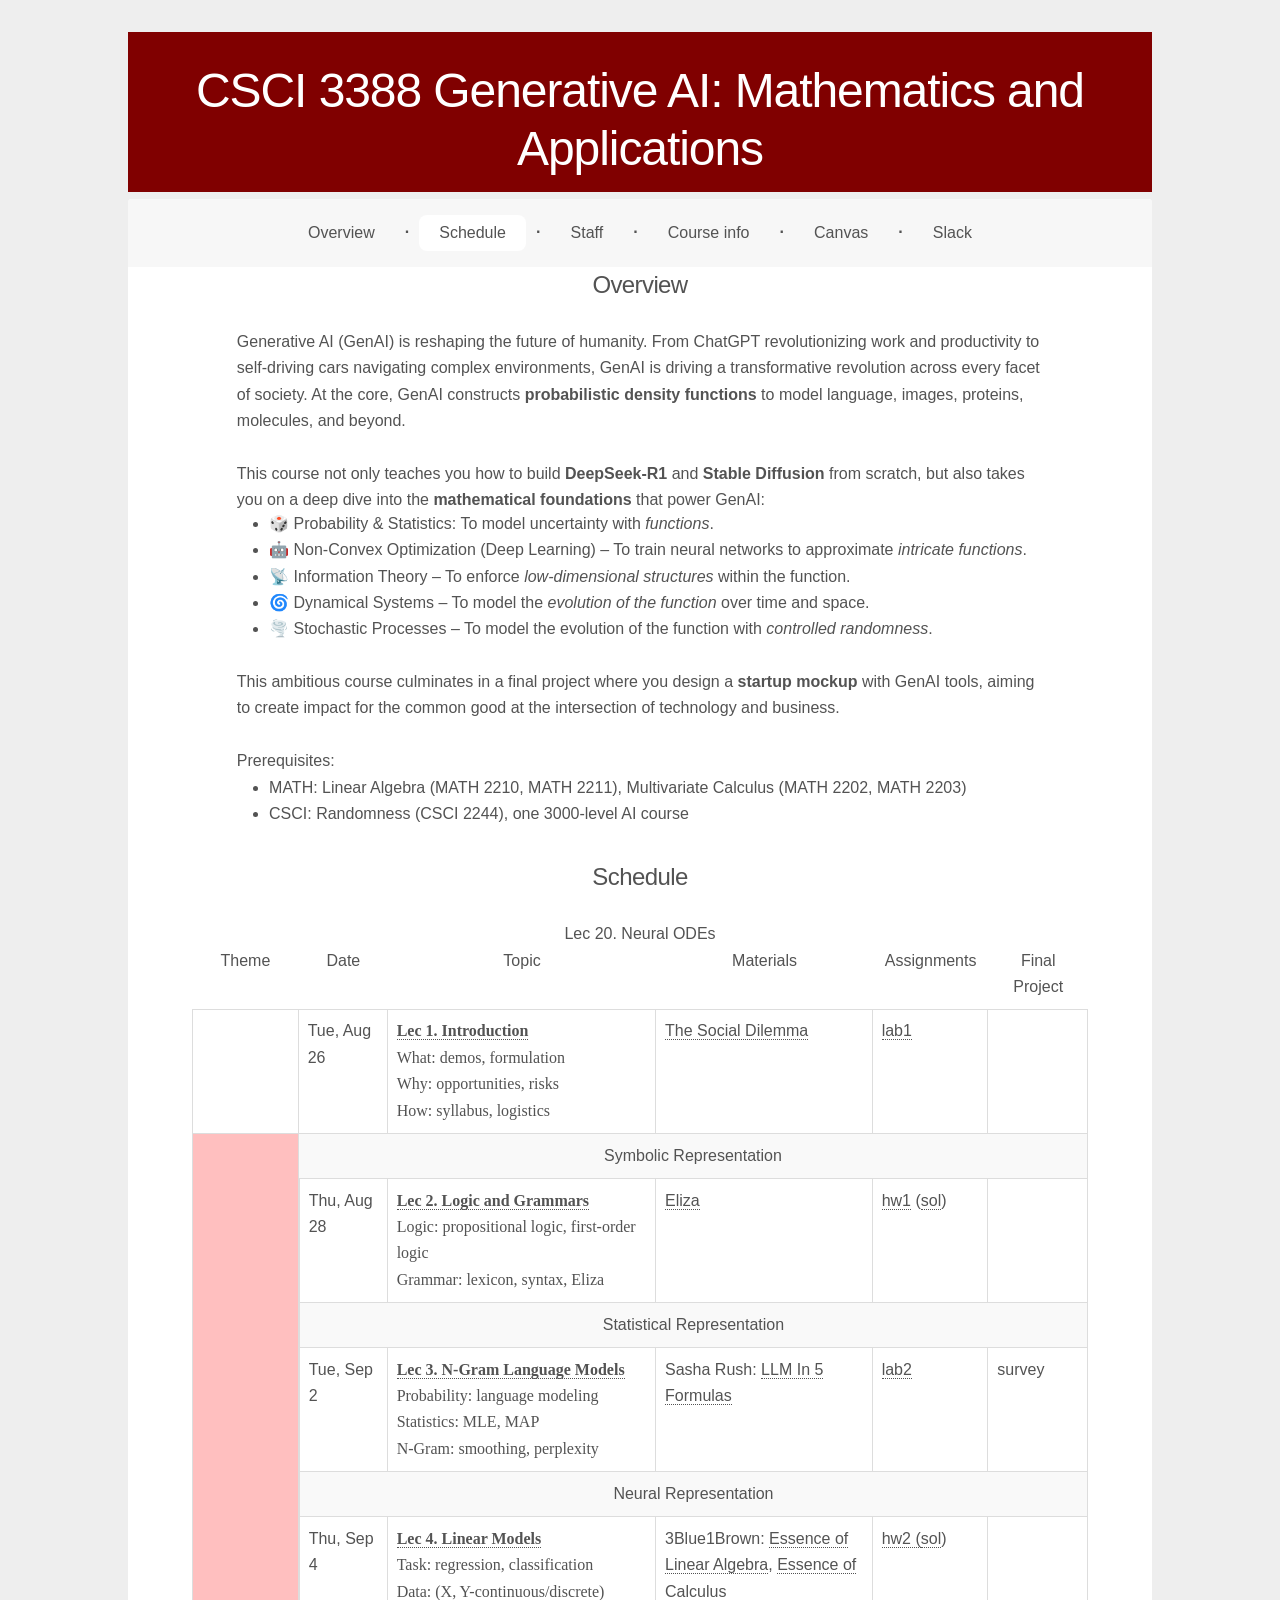
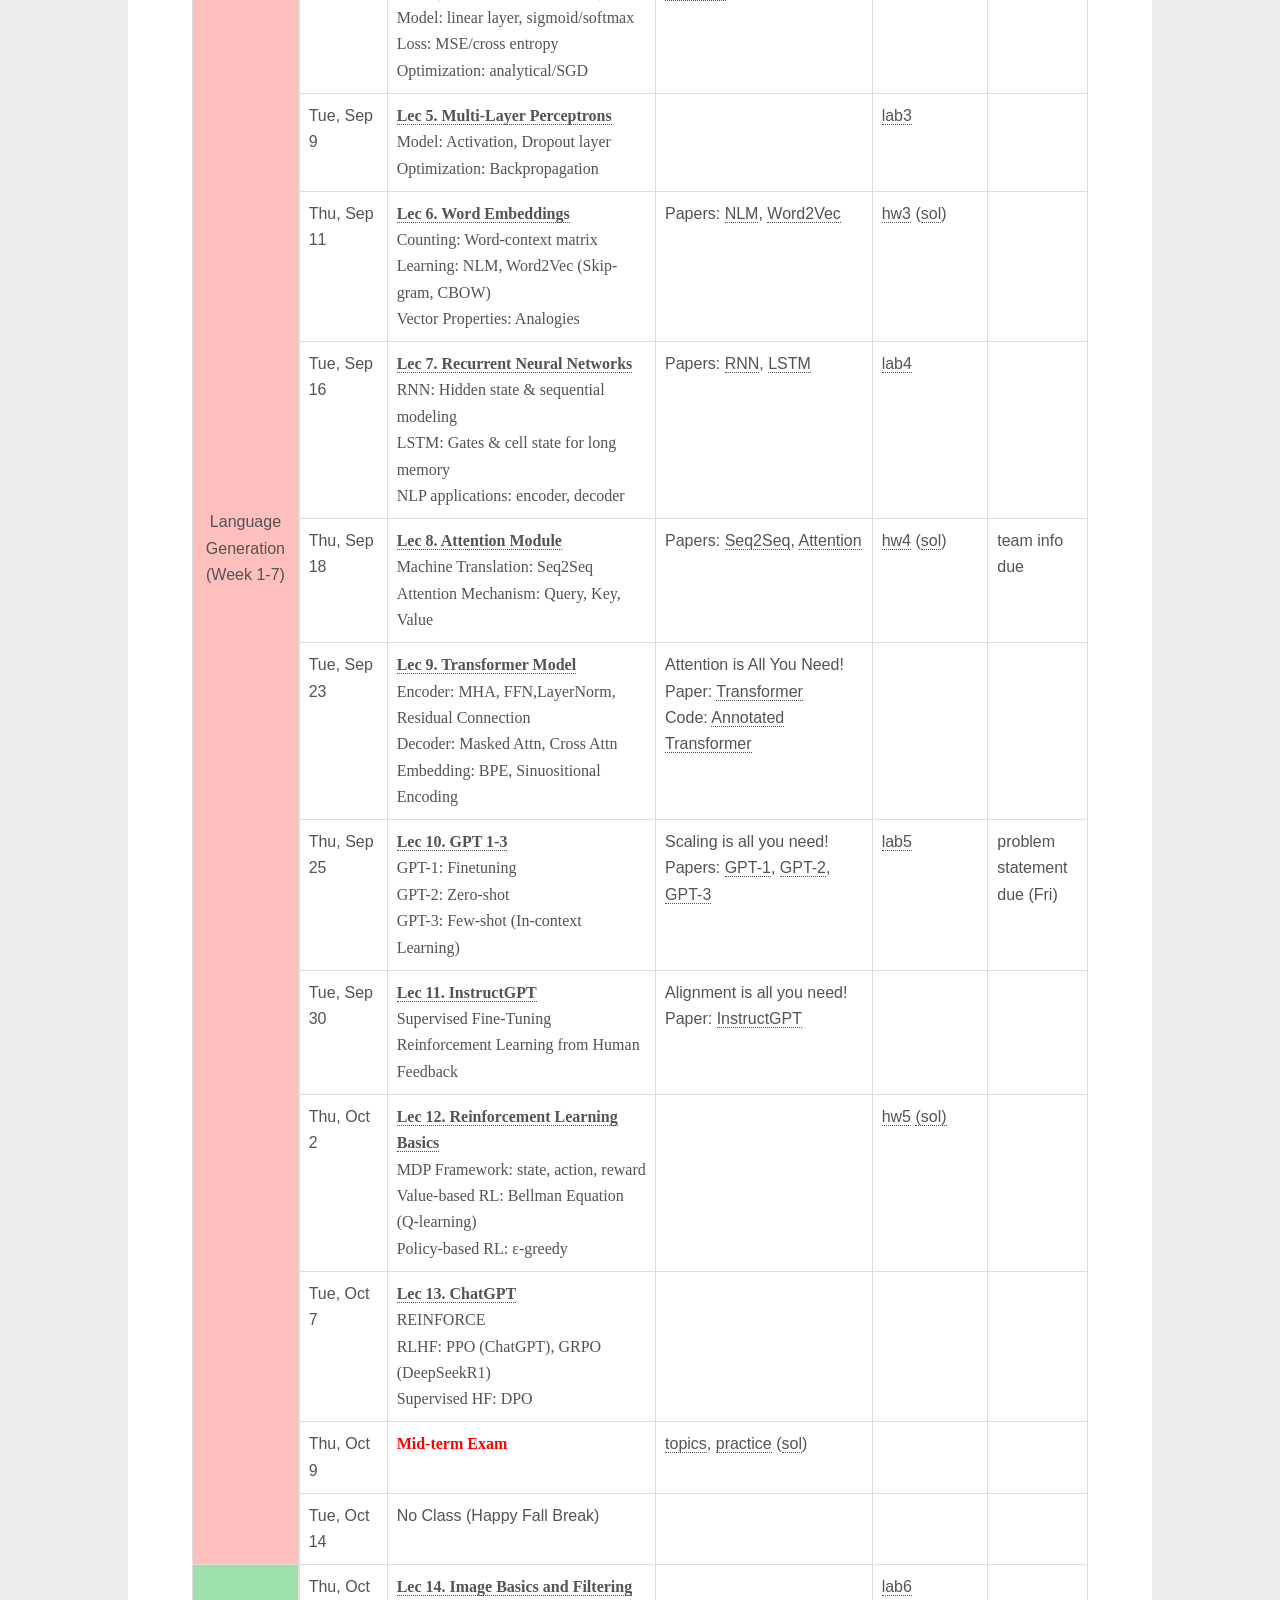
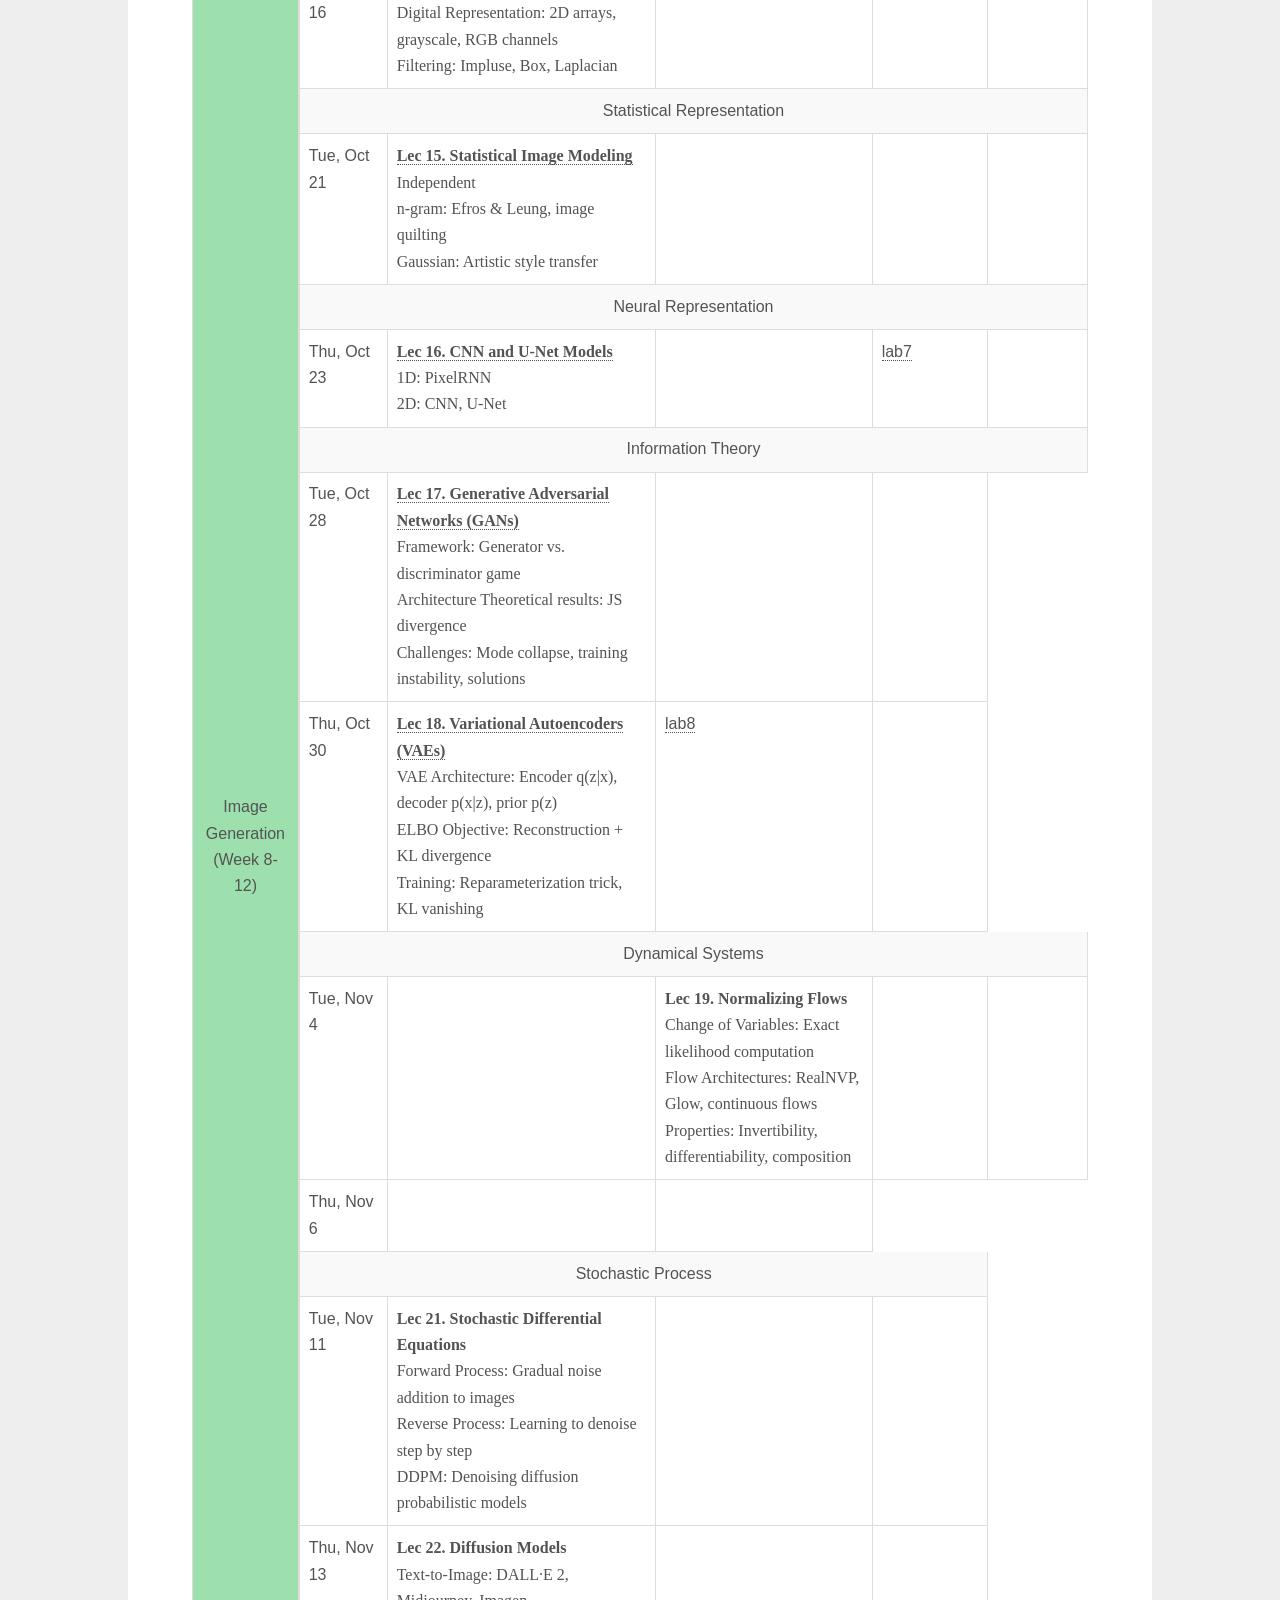
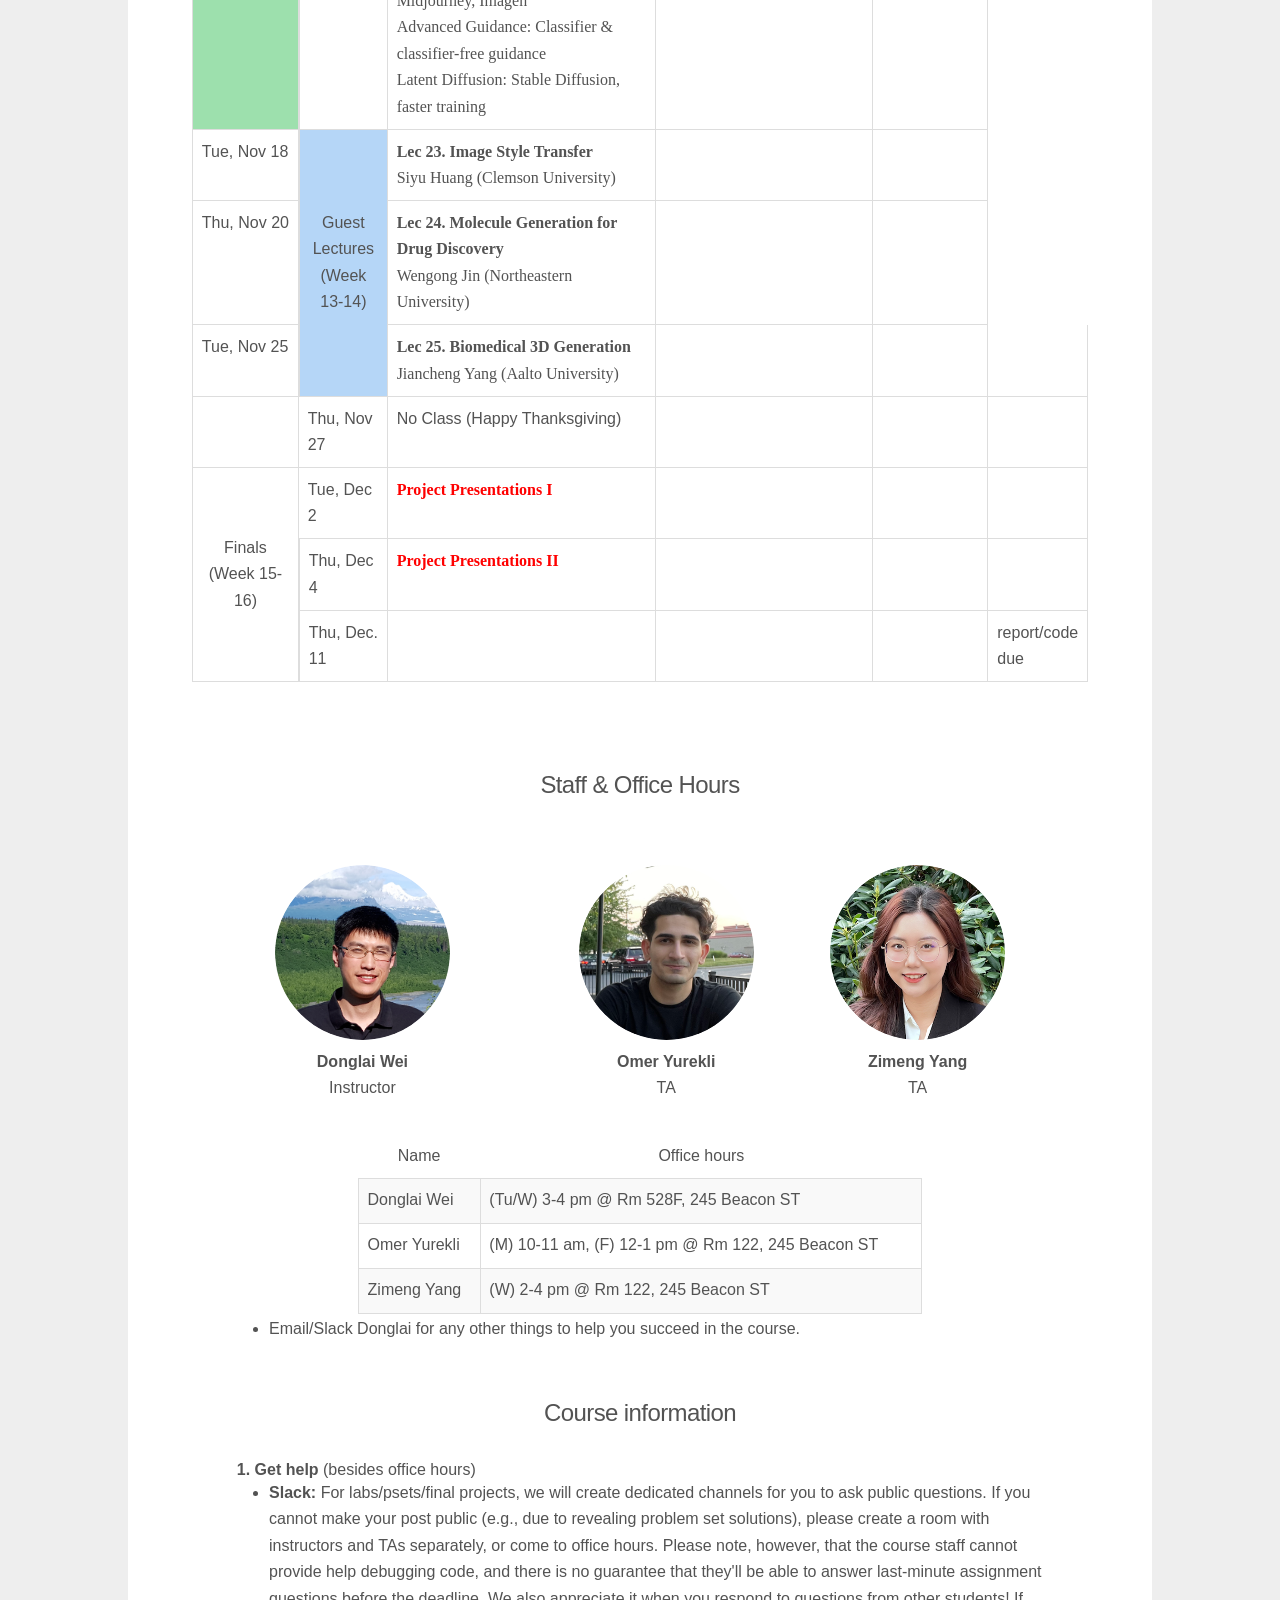
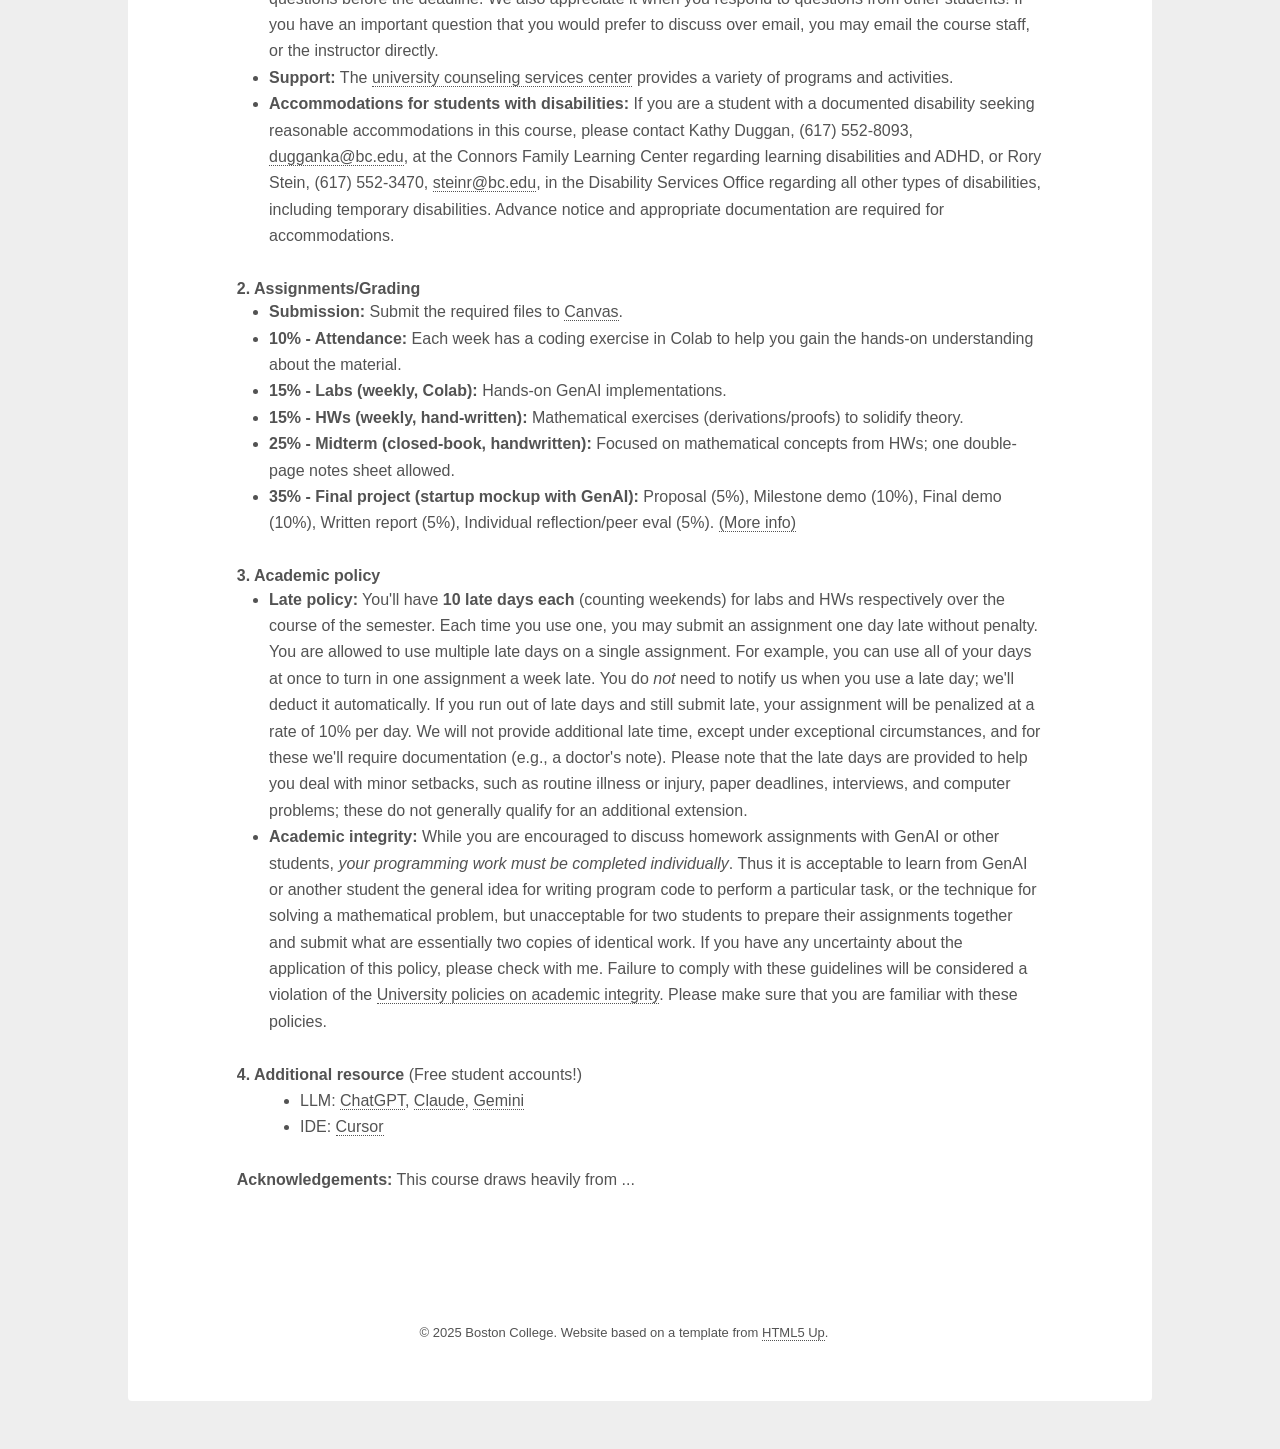
==== commit c21ca520: "update syllabus" ====
--- a/f25/index.html
+++ b/f25/index.html
@@ -792,20 +792,7 @@
                       </tr>
                       <tr>
                         <td>Tue, Nov 4</td>
-                        <td class="topic">
-                          Lec 18. Neural ODEs
-                          <div class="subtopic">
-                            Autoregressive Principle: Pixel-by-pixel
-                            generation<br />PixelRNN/PixelCNN: Sequential
-                            modeling with LSTM/conv<br />Image Transformers:
-                            Self-attention over image patches
-                          </div>
-                        </td>
-                        <td></td>
-                        <td></td>
-                      </tr>
-                      <tr>
-                        <td>Thu, Nov 6</td>
+                        <td class="topic"></td>
                         <td class="topic">
                           Lec 19. Normalizing Flows
                           <div class="subtopic">
@@ -817,6 +804,13 @@
                         <td></td>
                         <td></td>
                       </tr>
+                      <tr>
+                        <td>Thu, Nov 6</td>
+                        Lec 20. Neural ODEs
+
+                        <td></td>
+                        <td></td>
+                      </tr>
                       <tr style="background-color: rgba(0, 0, 0, 0.025)">
                         <td colspan="4" style="text-align: center">
                           Stochastic Process
@@ -825,7 +819,7 @@
                       <tr>
                         <td>Tue, Nov 11</td>
                         <td class="topic">
-                          Lec 20. Stochastic Differential Equations
+                          Lec 21. Stochastic Differential Equations
                           <div class="subtopic">
                             Forward Process: Gradual noise addition to images<br />Reverse
                             Process: Learning to denoise step by step<br />DDPM:
@@ -838,7 +832,7 @@
                       <tr>
                         <td>Thu, Nov 13</td>
                         <td class="topic">
-                          Lec 21. Diffusion Models
+                          Lec 22. Diffusion Models
                           <div class="subtopic">
                             Text-to-Image: DALL·E 2, Midjourney, Imagen<br />Advanced
                             Guidance: Classifier & classifier-free guidance<br />Latent
@@ -860,7 +854,7 @@
                       <tr>
                         <td>Tue, Nov 18</td>
                         <td class="topic">
-                          Lec 22. Image Style Transfer
+                          Lec 23. Image Style Transfer
                           <div class="subtopic">
                             Siyu Huang (Clemson University)
                           </div>
@@ -871,7 +865,7 @@
                       <tr>
                         <td>Thu, Nov 20</td>
                         <td class="topic">
-                          Lec 23. Molecule Generation for Drug Discovery
+                          Lec 24. Molecule Generation for Drug Discovery
                           <div class="subtopic">
                             Wengong Jin (Northeastern University)
                           </div>
@@ -882,7 +876,7 @@
                       <tr>
                         <td>Tue, Nov 25</td>
                         <td class="topic">
-                          Lec 24. Biomedical 3D Generation
+                          Lec 25. Biomedical 3D Generation
                           <div class="subtopic">
                             Jiancheng Yang (Aalto University)
                           </div>
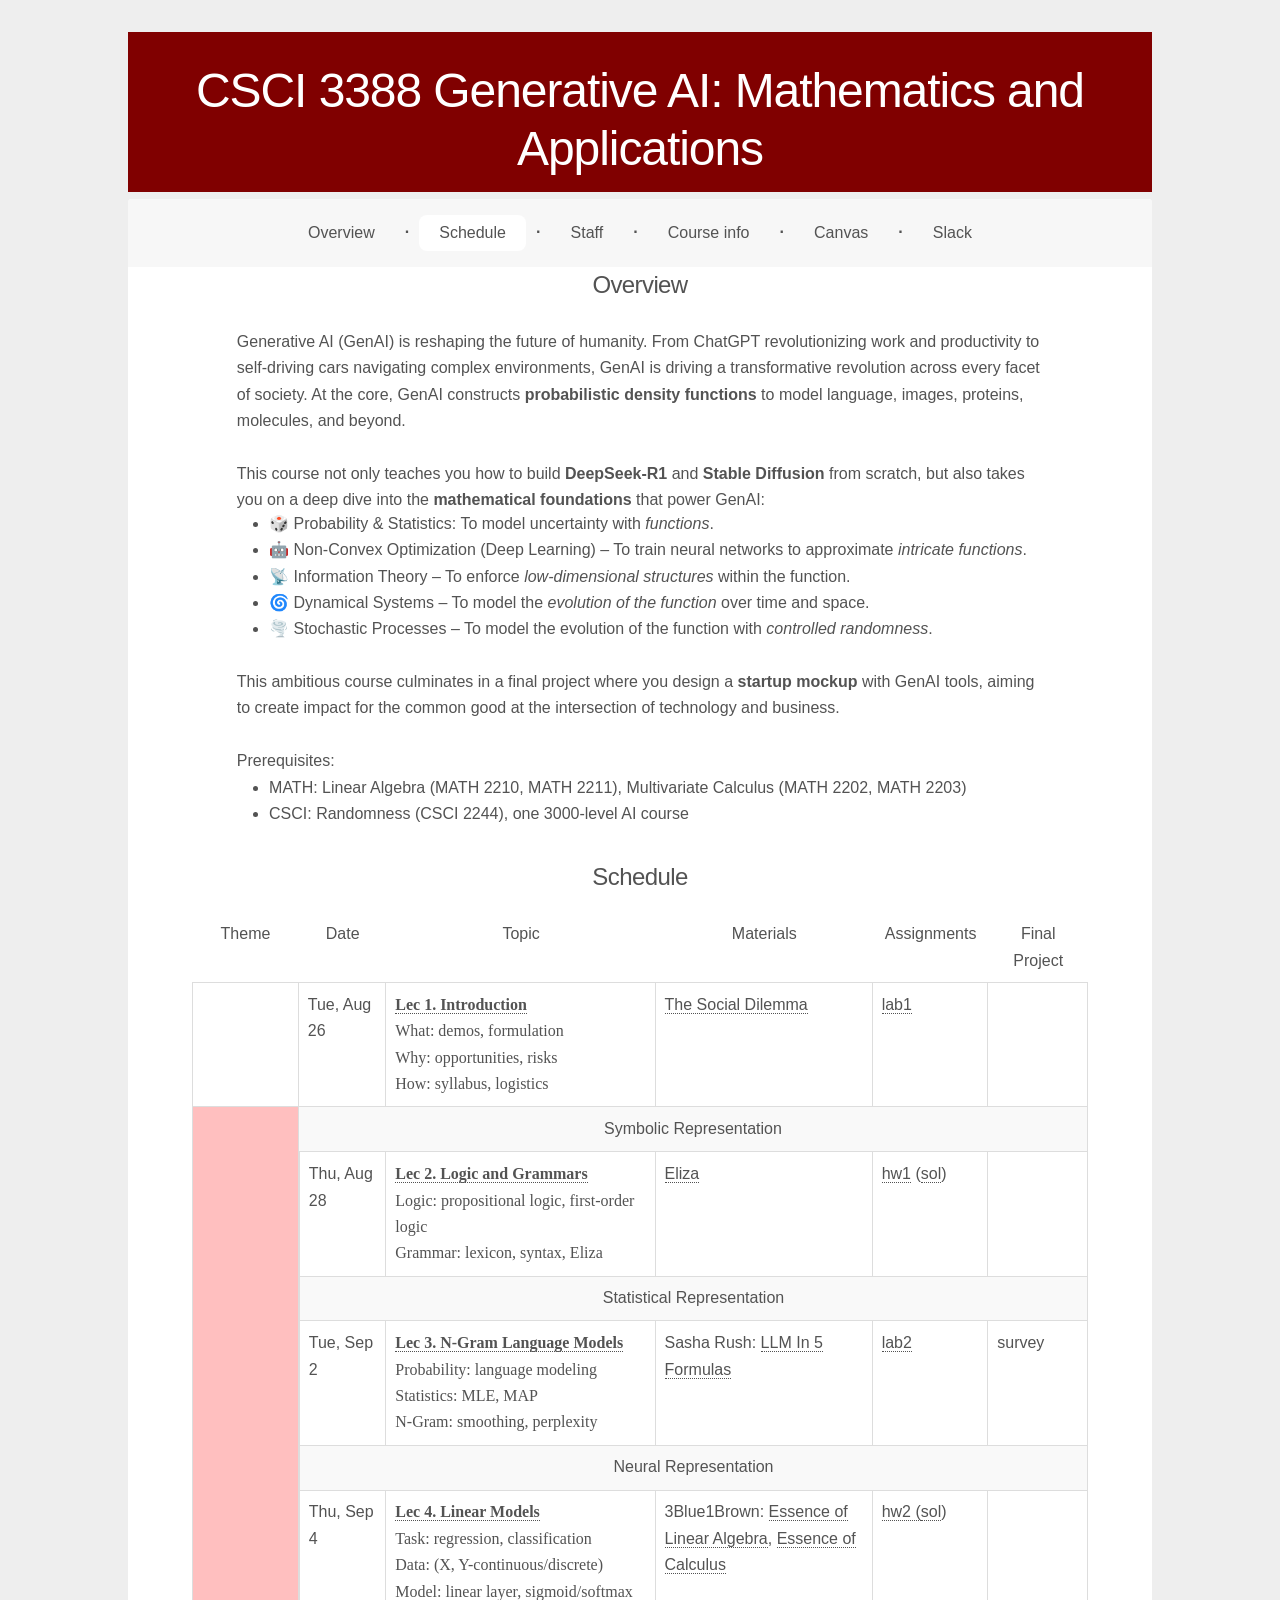
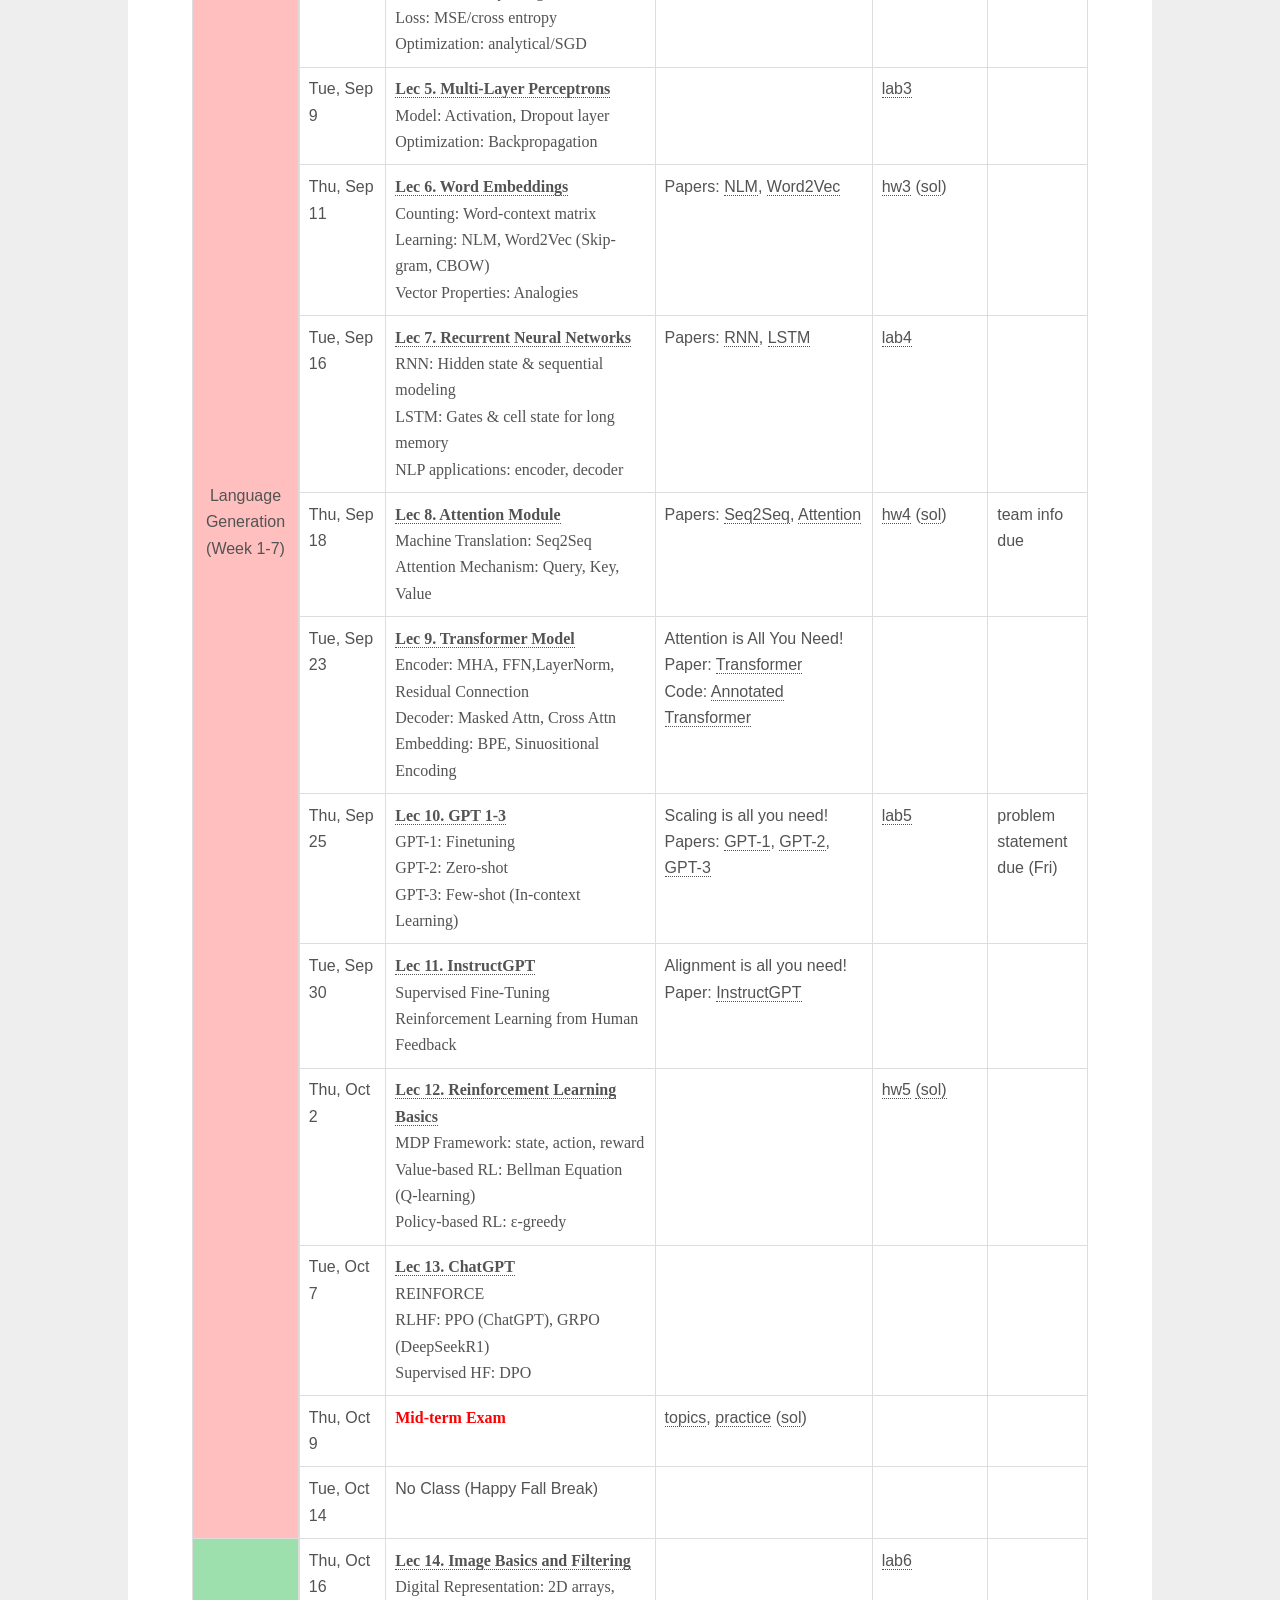
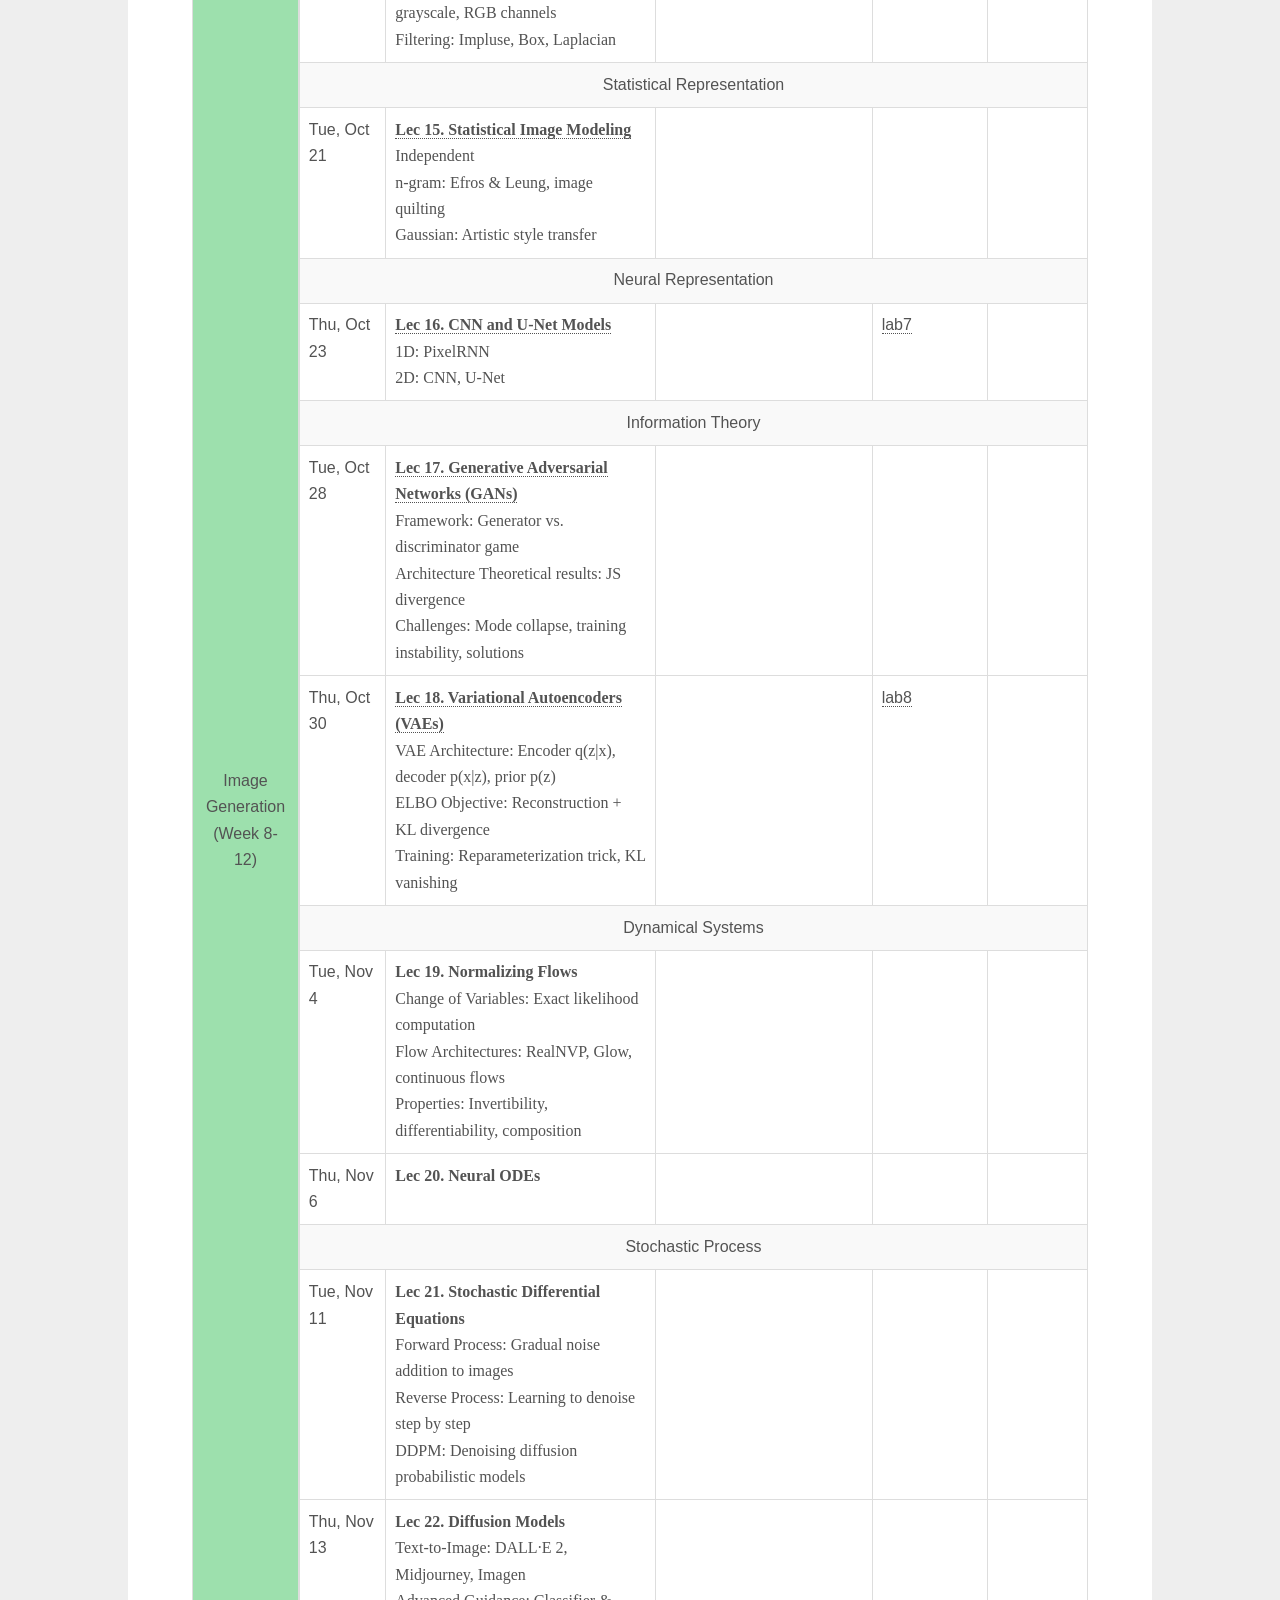
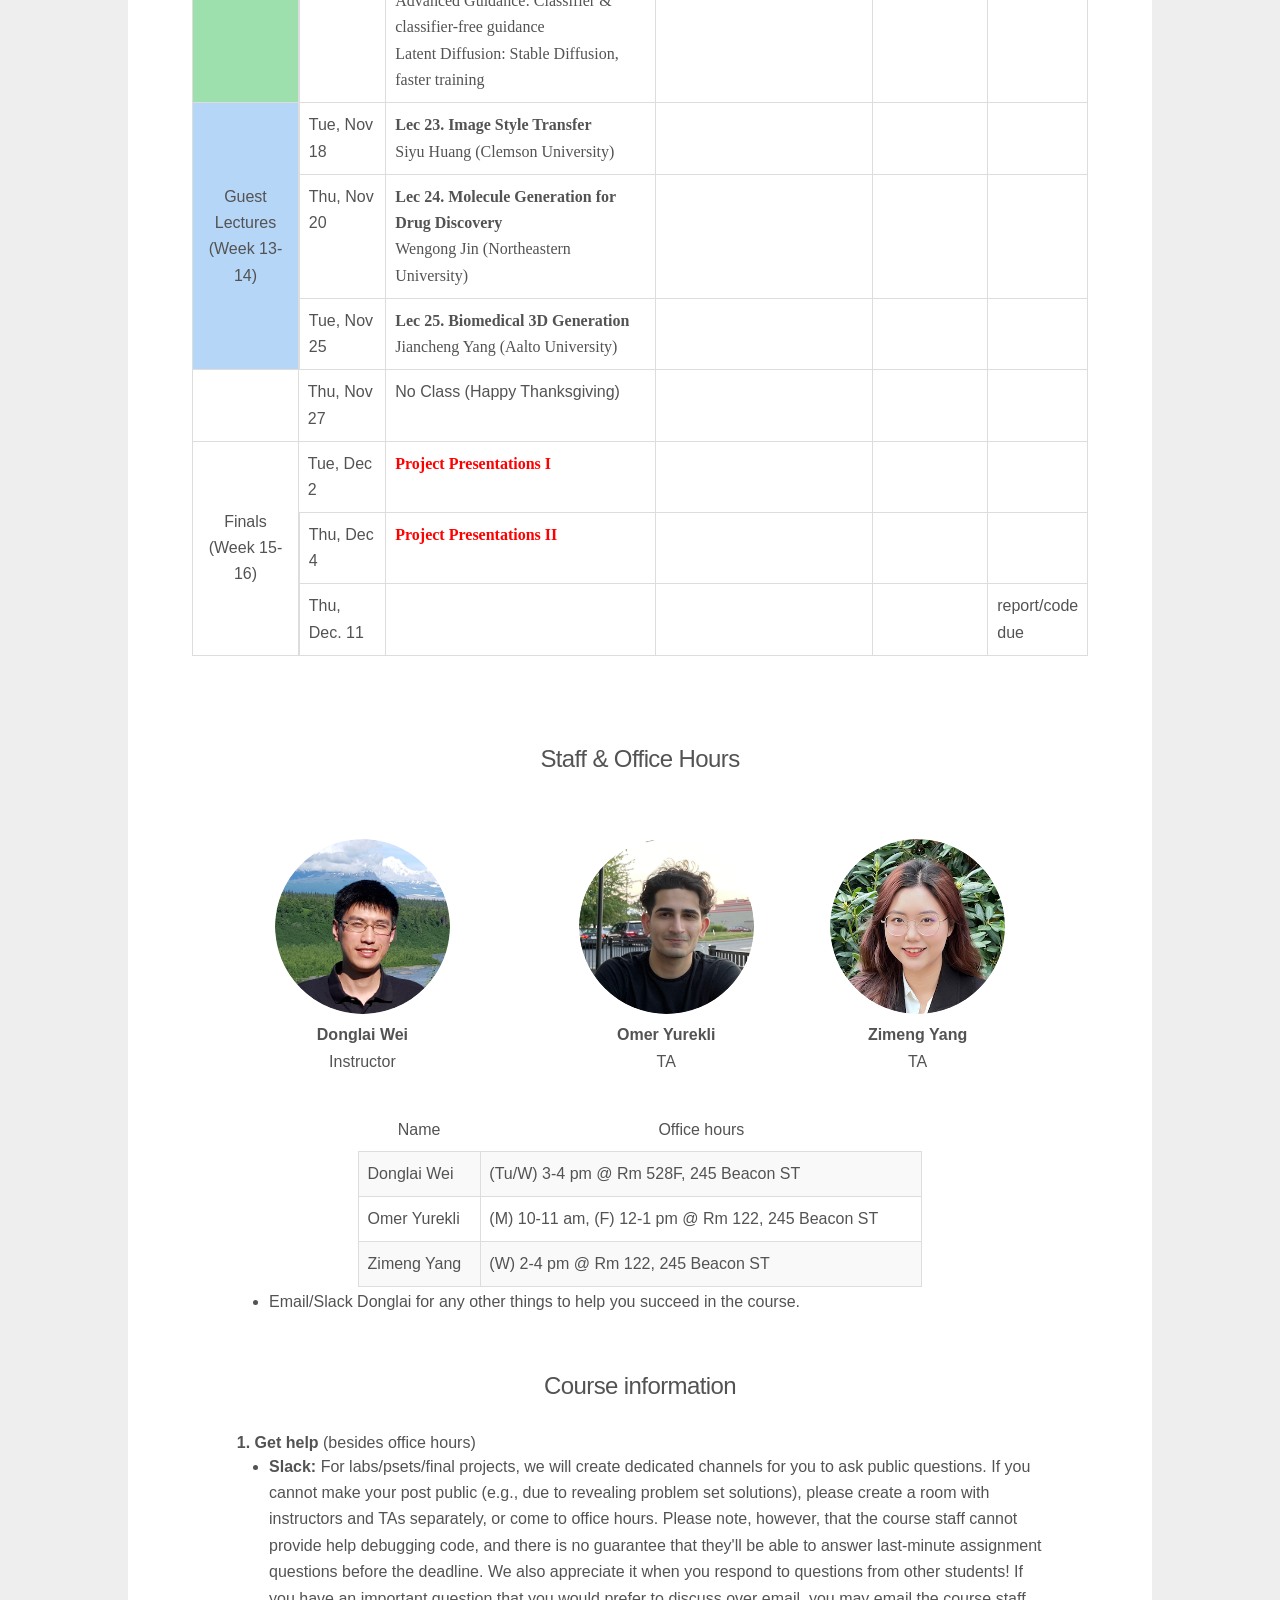
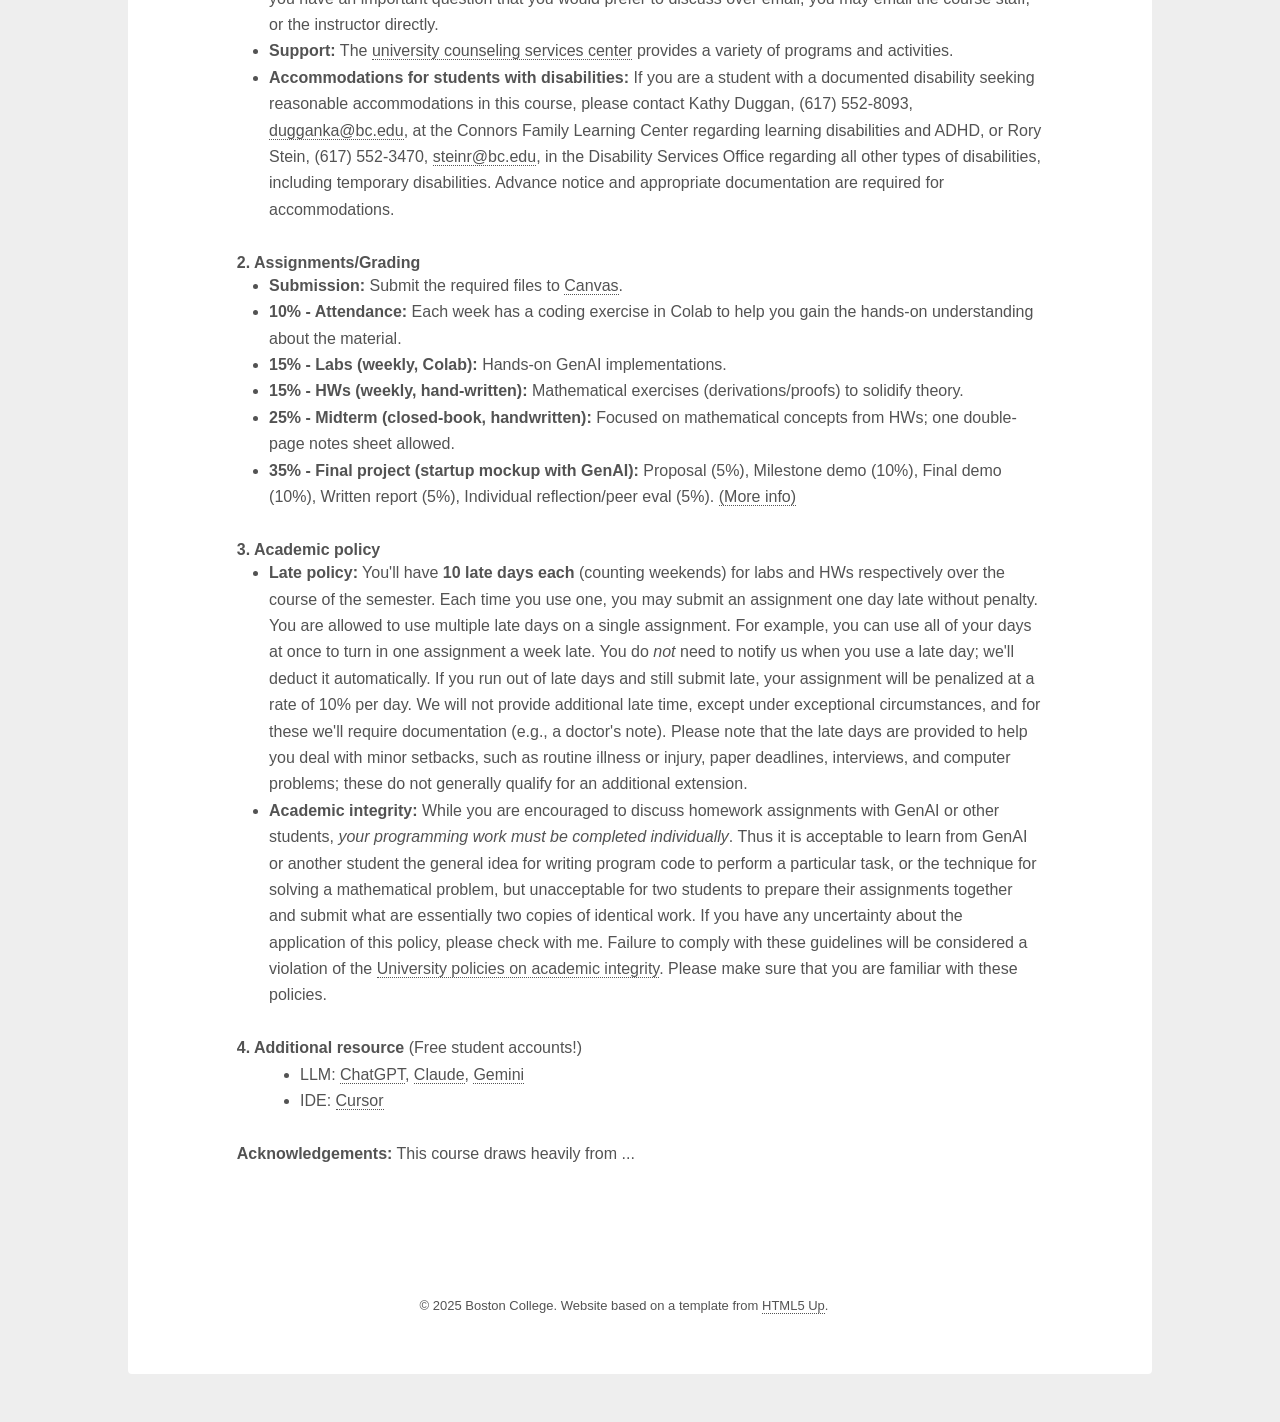
==== commit 83991715: "fix formatting" ====
--- a/f25/index.html
+++ b/f25/index.html
@@ -667,7 +667,7 @@
                       </tr>
                       <tr>
                         <td
-                          rowspan="16"
+                          rowspan="15"
                           style="vertical-align: middle; text-align: center"
                           bgcolor="#9de0ad"
                         >
@@ -762,6 +762,7 @@
                         </td>
                         <td></td>
                         <td></td>
+                        <td></td>
                       </tr>
                       <tr>
                         <td>Thu, Oct 30</td>
@@ -777,6 +778,7 @@
                             KL vanishing
                           </div>
                         </td>
+                        <td></td>
                         <td>
                           <a
                             href="https://drive.google.com/file/d/1ijD8QdB6Uwr1vyKLMTU9CTvgRRpKvbYf/view?usp=sharing"
@@ -792,7 +794,6 @@
                       </tr>
                       <tr>
                         <td>Tue, Nov 4</td>
-                        <td class="topic"></td>
                         <td class="topic">
                           Lec 19. Normalizing Flows
                           <div class="subtopic">
@@ -803,16 +804,17 @@
                         </td>
                         <td></td>
                         <td></td>
+                        <td></td>
                       </tr>
                       <tr>
                         <td>Thu, Nov 6</td>
-                        Lec 20. Neural ODEs
-
+                        <td class="topic">Lec 20. Neural ODEs</td>
+                        <td></td>
                         <td></td>
                         <td></td>
                       </tr>
                       <tr style="background-color: rgba(0, 0, 0, 0.025)">
-                        <td colspan="4" style="text-align: center">
+                        <td colspan="5" style="text-align: center">
                           Stochastic Process
                         </td>
                       </tr>
@@ -828,6 +830,7 @@
                         </td>
                         <td></td>
                         <td></td>
+                        <td></td>
                       </tr>
                       <tr>
                         <td>Thu, Nov 13</td>
@@ -839,6 +842,7 @@
                             Diffusion: Stable Diffusion, faster training
                           </div>
                         </td>
+                        <td></td>
                         <td></td>
                         <td></td>
                       </tr>
@@ -861,6 +865,7 @@
                         </td>
                         <td></td>
                         <td></td>
+                        <td></td>
                       </tr>
                       <tr>
                         <td>Thu, Nov 20</td>
@@ -870,6 +875,7 @@
                             Wengong Jin (Northeastern University)
                           </div>
                         </td>
+                        <td></td>
                         <td></td>
                         <td></td>
                       </tr>
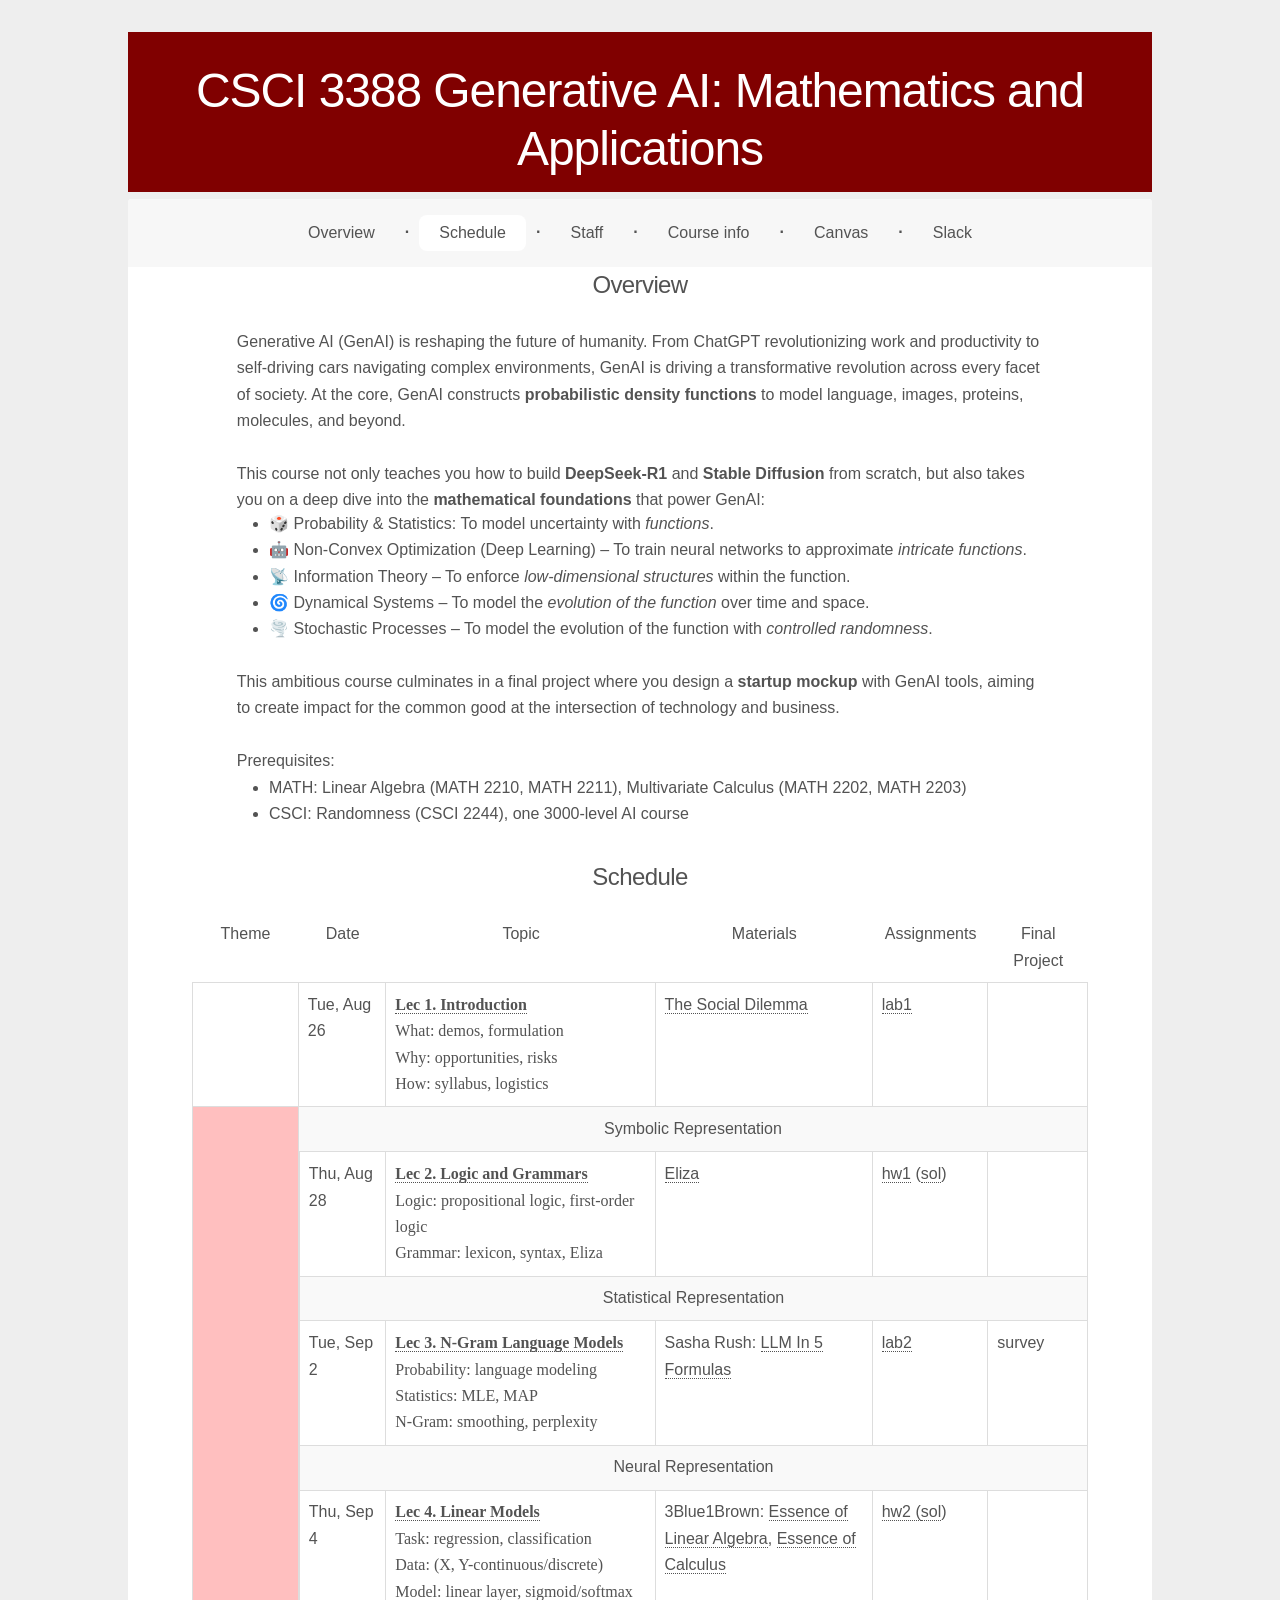
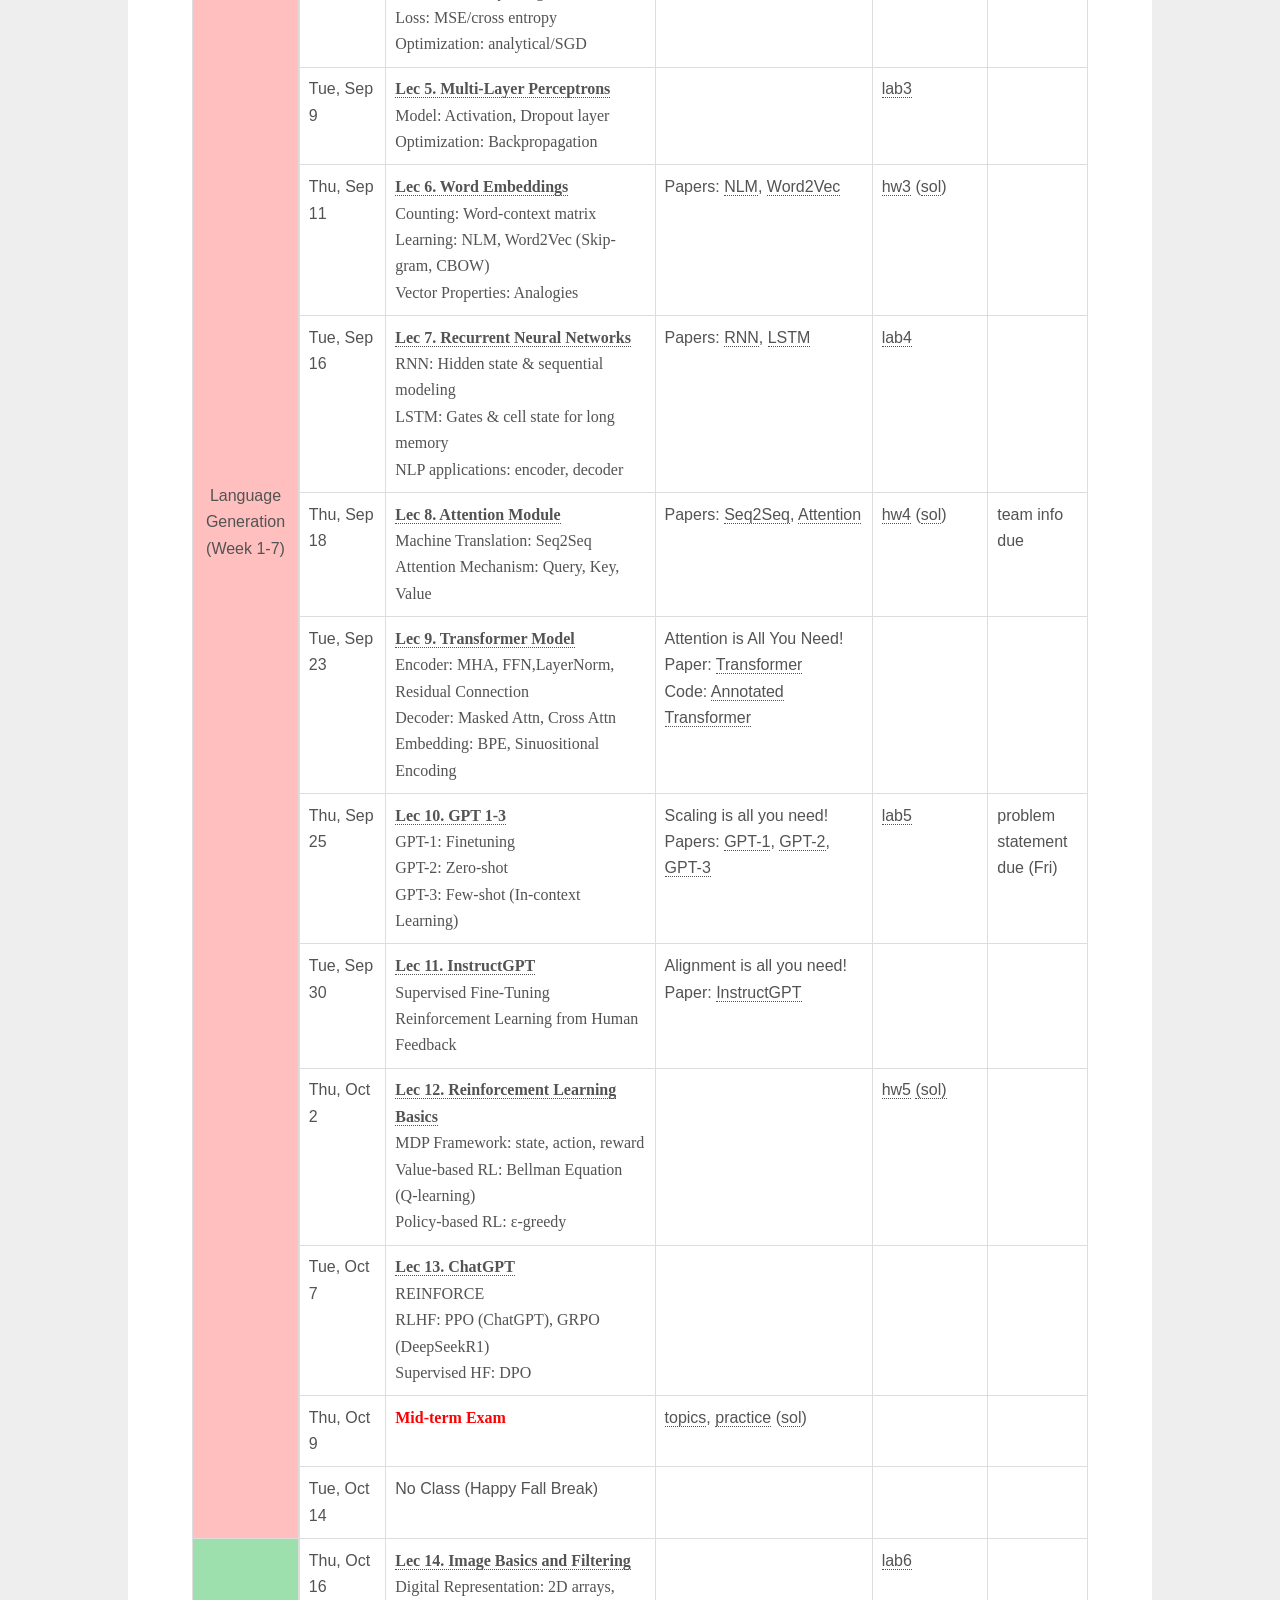
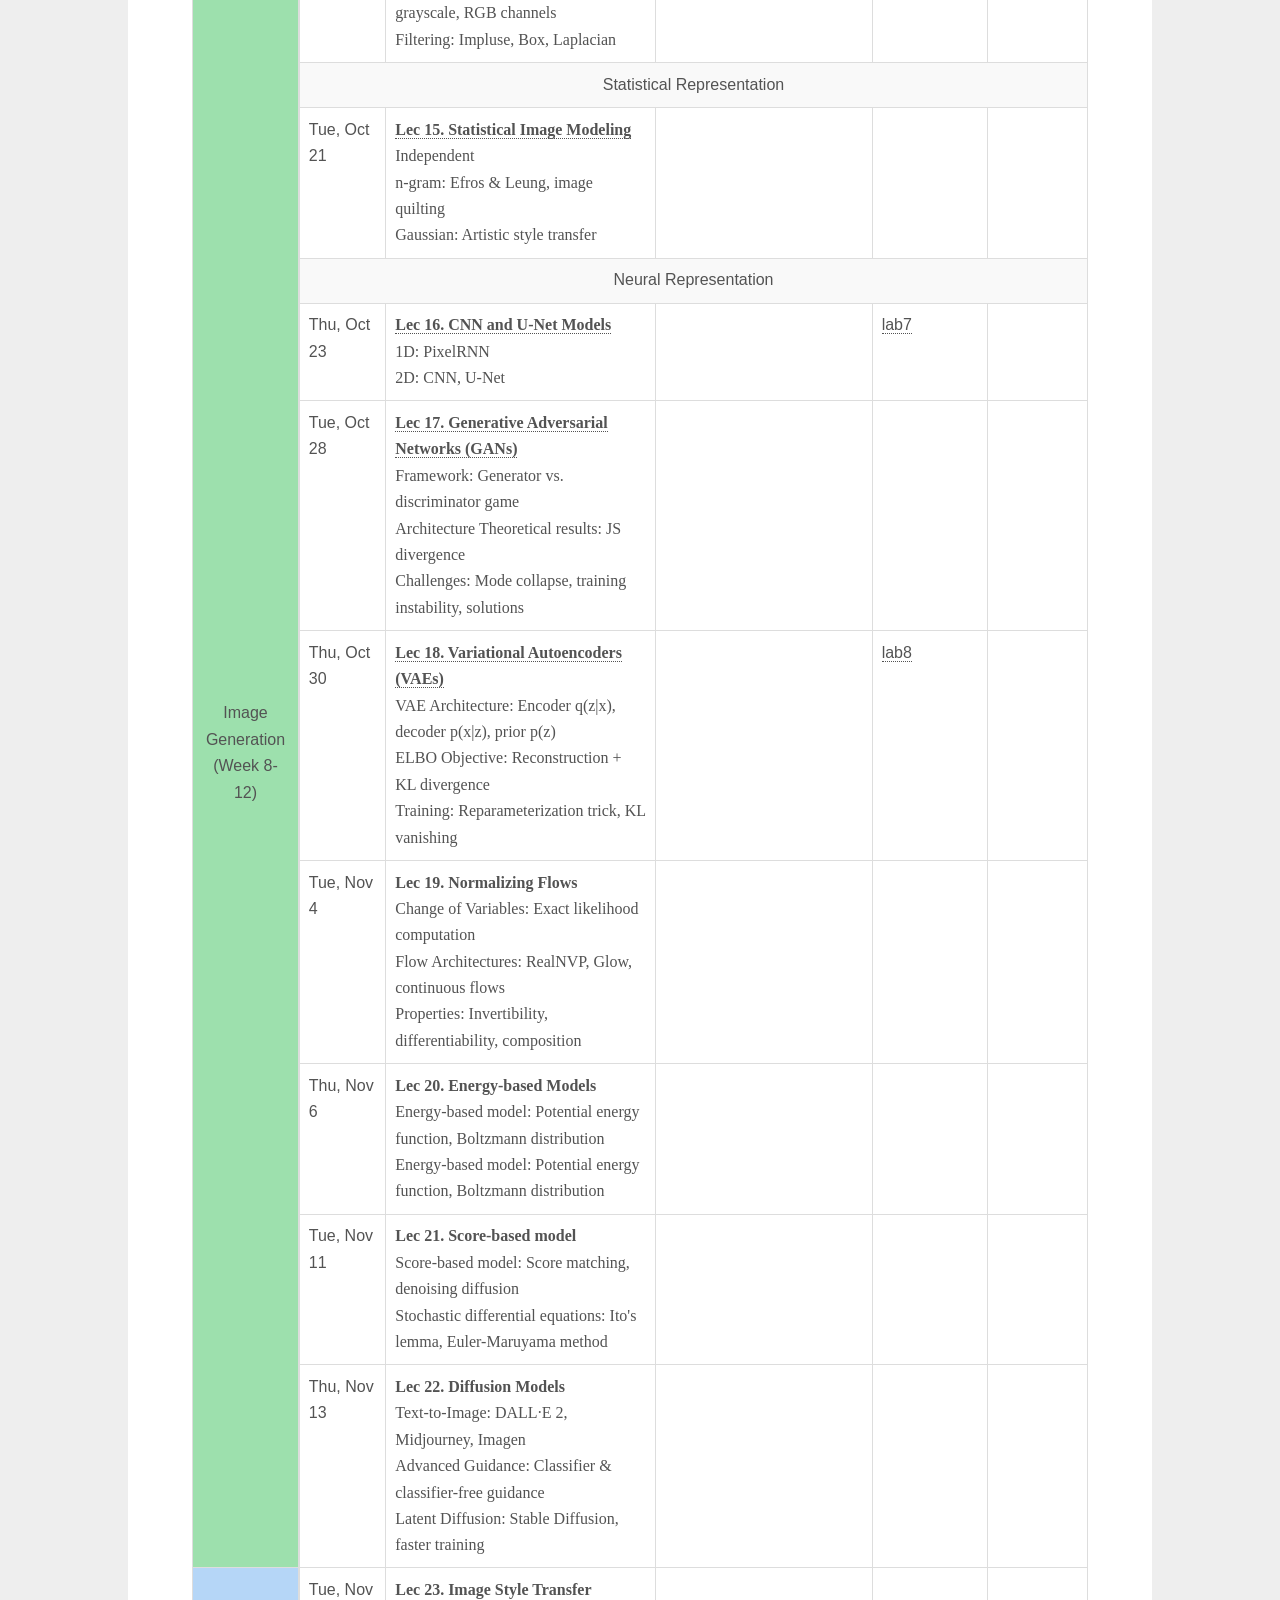
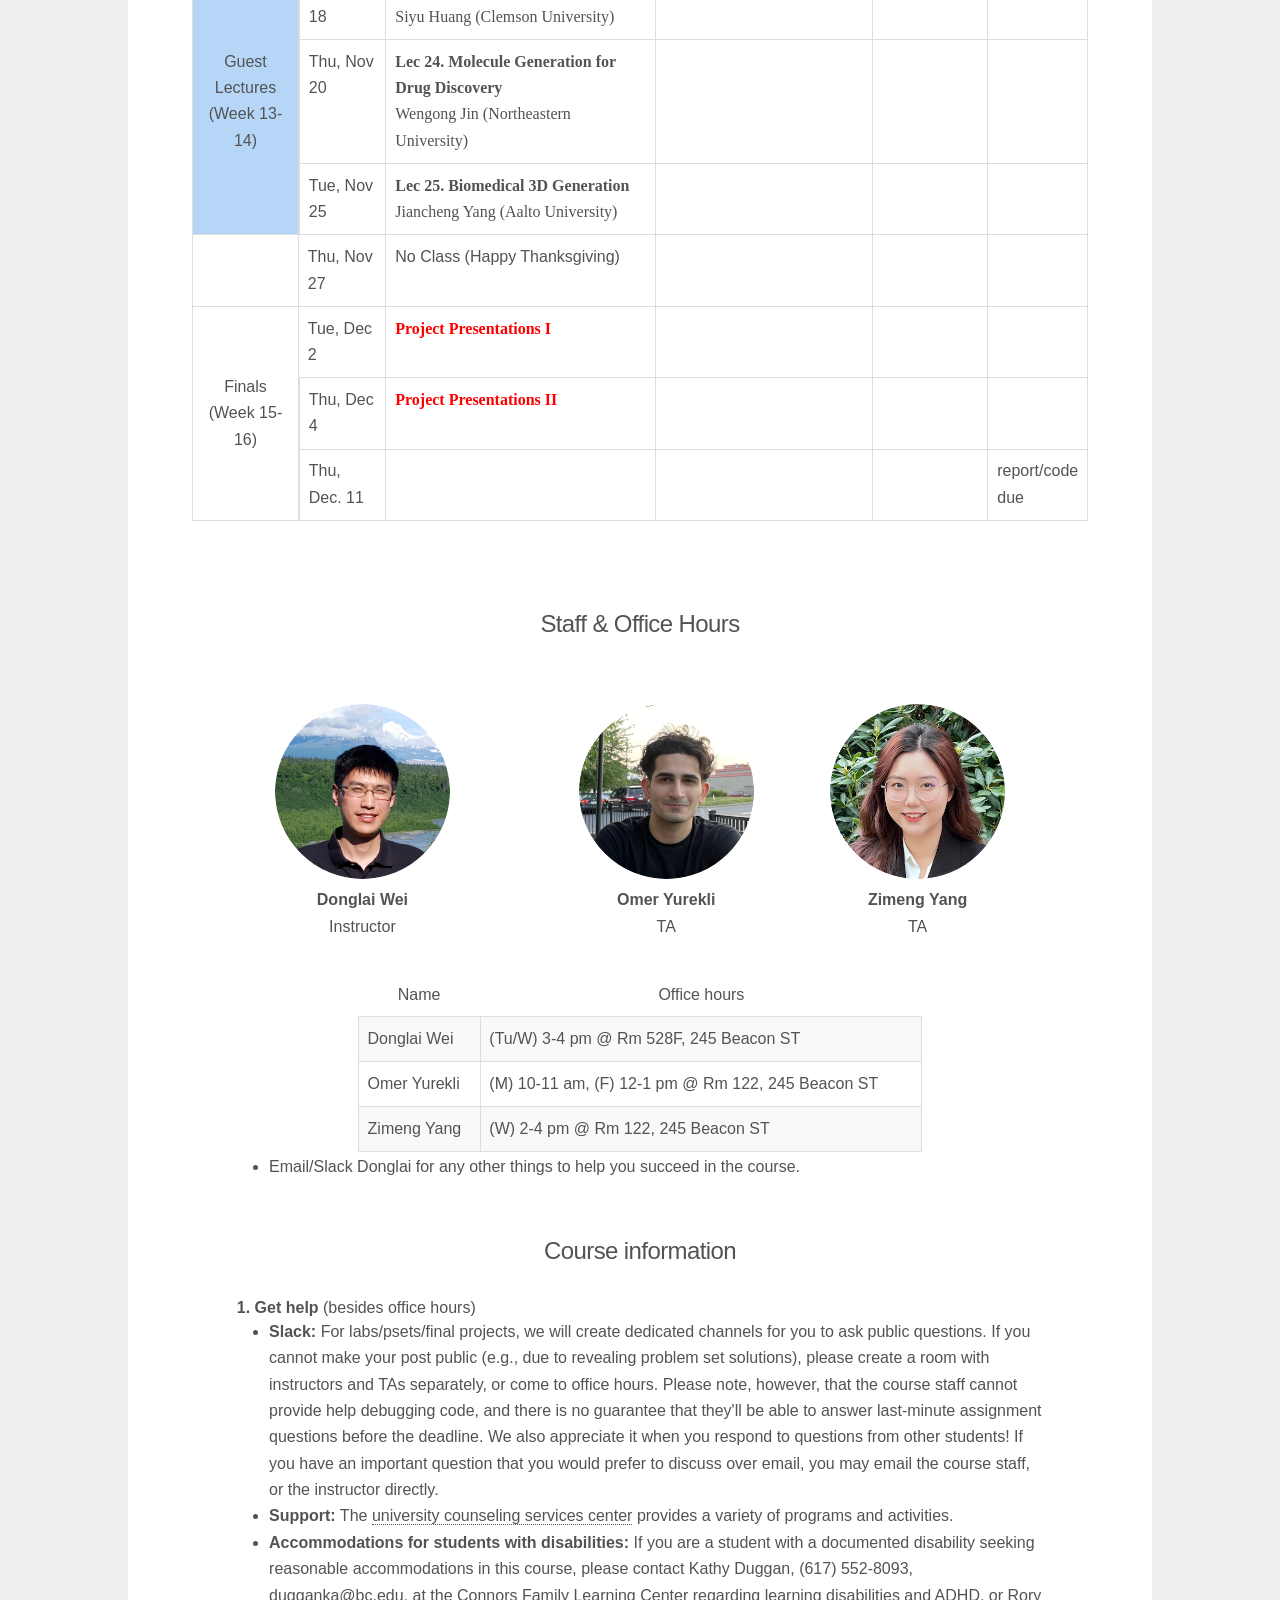
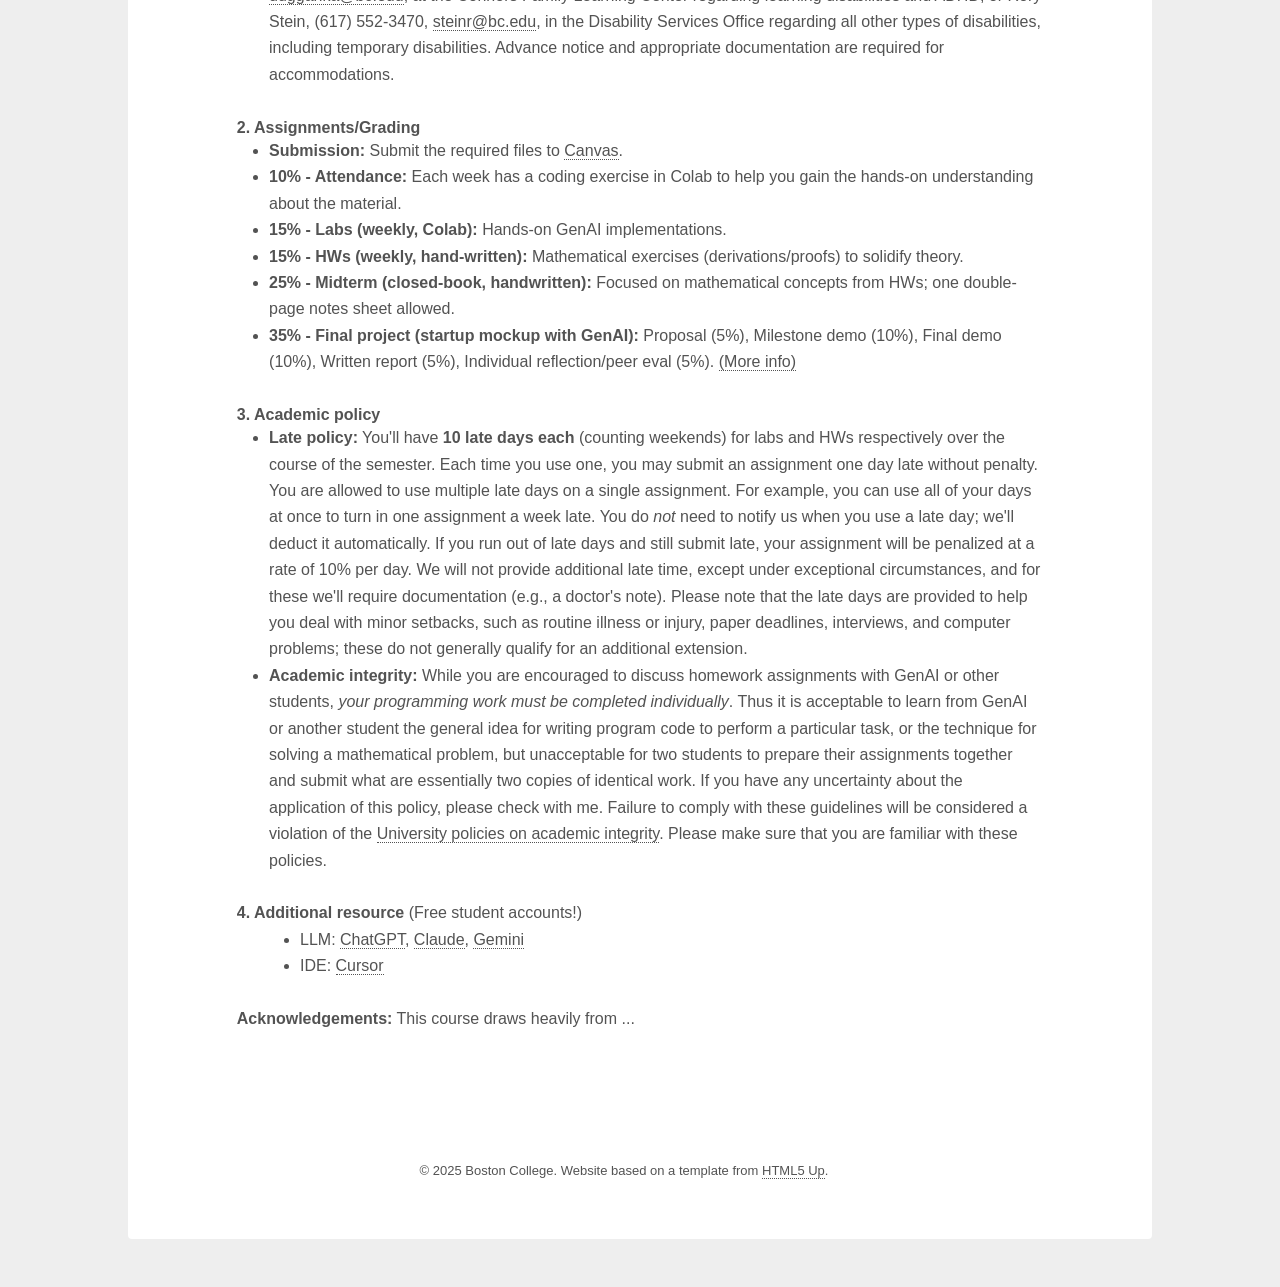
==== commit ee941258: "update schedule" ====
--- a/f25/index.html
+++ b/f25/index.html
@@ -667,7 +667,7 @@
                       </tr>
                       <tr>
                         <td
-                          rowspan="15"
+                          rowspan="12"
                           style="vertical-align: middle; text-align: center"
                           bgcolor="#9de0ad"
                         >
@@ -742,11 +742,6 @@
                         </td>
                         <td></td>
                       </tr>
-                      <tr style="background-color: rgba(0, 0, 0, 0.025)">
-                        <td colspan="5" style="text-align: center">
-                          Information Theory
-                        </td>
-                      </tr>
                       <tr>
                         <td>Tue, Oct 28</td>
                         <td class="topic">
@@ -787,11 +782,6 @@
                         </td>
                         <td></td>
                       </tr>
-                      <tr style="background-color: rgba(0, 0, 0, 0.025)">
-                        <td colspan="5" style="text-align: center">
-                          Dynamical Systems
-                        </td>
-                      </tr>
                       <tr>
                         <td>Tue, Nov 4</td>
                         <td class="topic">
@@ -808,24 +798,26 @@
                       </tr>
                       <tr>
                         <td>Thu, Nov 6</td>
-                        <td class="topic">Lec 20. Neural ODEs</td>
-                        <td></td>
-                        <td></td>
-                        <td></td>
-                      </tr>
-                      <tr style="background-color: rgba(0, 0, 0, 0.025)">
-                        <td colspan="5" style="text-align: center">
-                          Stochastic Process
-                        </td>
+                        <td class="topic">
+                          Lec 20. Energy-based Models
+                          <div class="subtopic">
+                            Energy-based model: Potential energy function,
+                            Boltzmann distribution<br />Energy-based model:
+                            Potential energy function, Boltzmann distribution
+                          </div>
+                        </td>
+                        <td></td>
+                        <td></td>
+                        <td></td>
                       </tr>
                       <tr>
                         <td>Tue, Nov 11</td>
                         <td class="topic">
-                          Lec 21. Stochastic Differential Equations
-                          <div class="subtopic">
-                            Forward Process: Gradual noise addition to images<br />Reverse
-                            Process: Learning to denoise step by step<br />DDPM:
-                            Denoising diffusion probabilistic models
+                          Lec 21. Score-based model
+                          <div class="subtopic">
+                            Score-based model: Score matching, denoising
+                            diffusion<br />Stochastic differential equations:
+                            Ito's lemma, Euler-Maruyama method
                           </div>
                         </td>
                         <td></td>
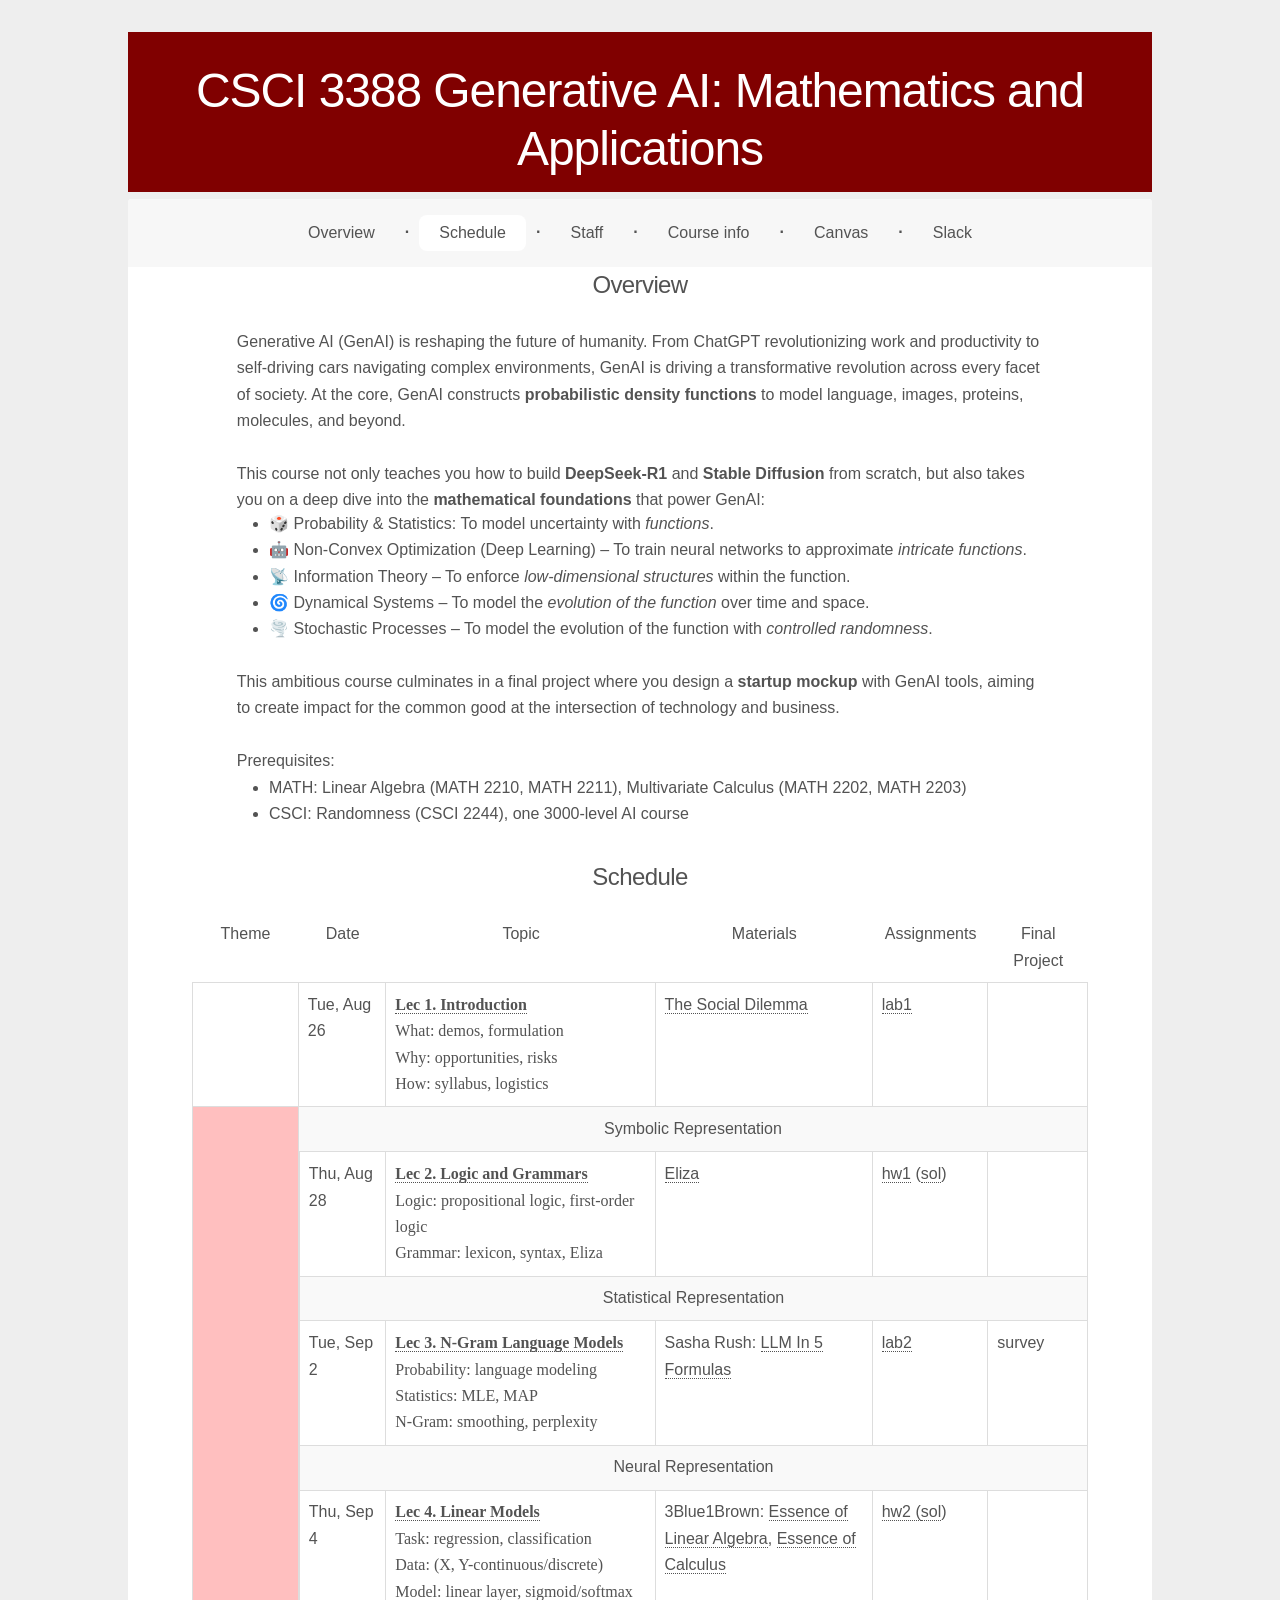
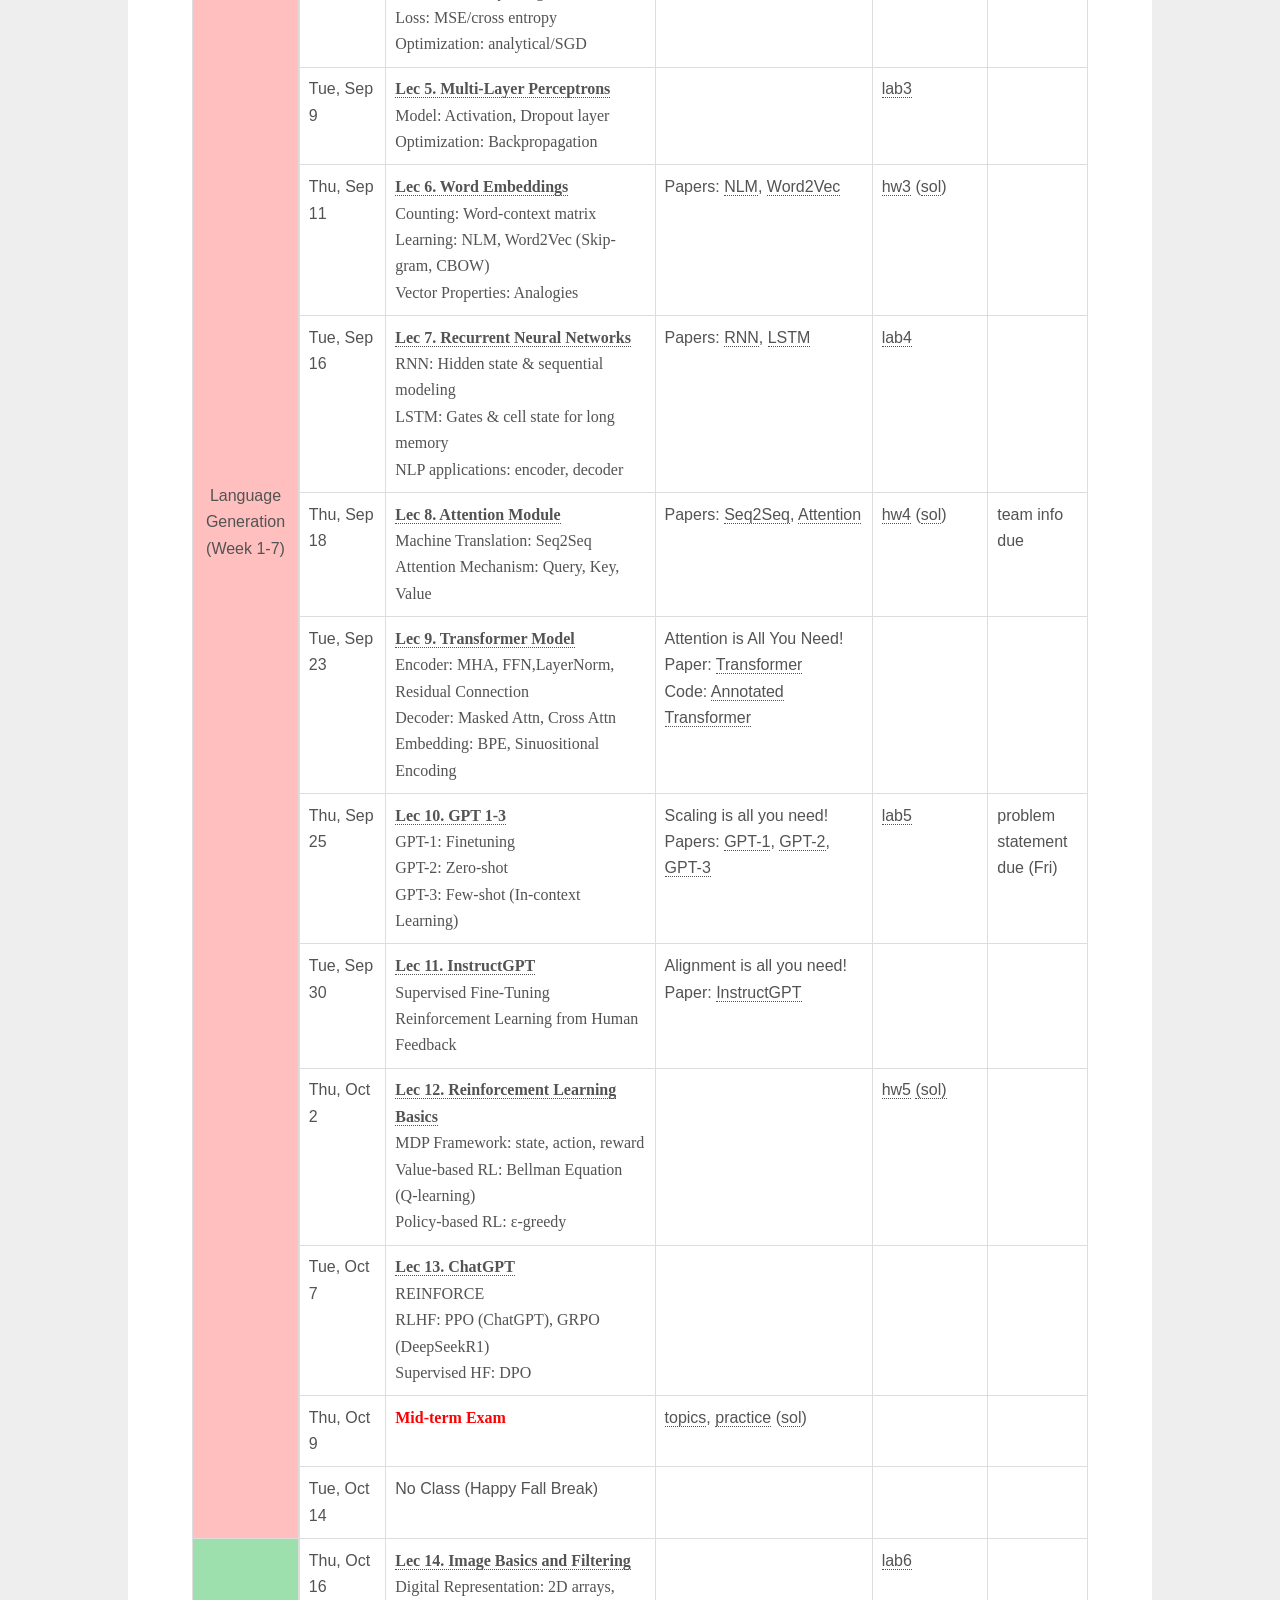
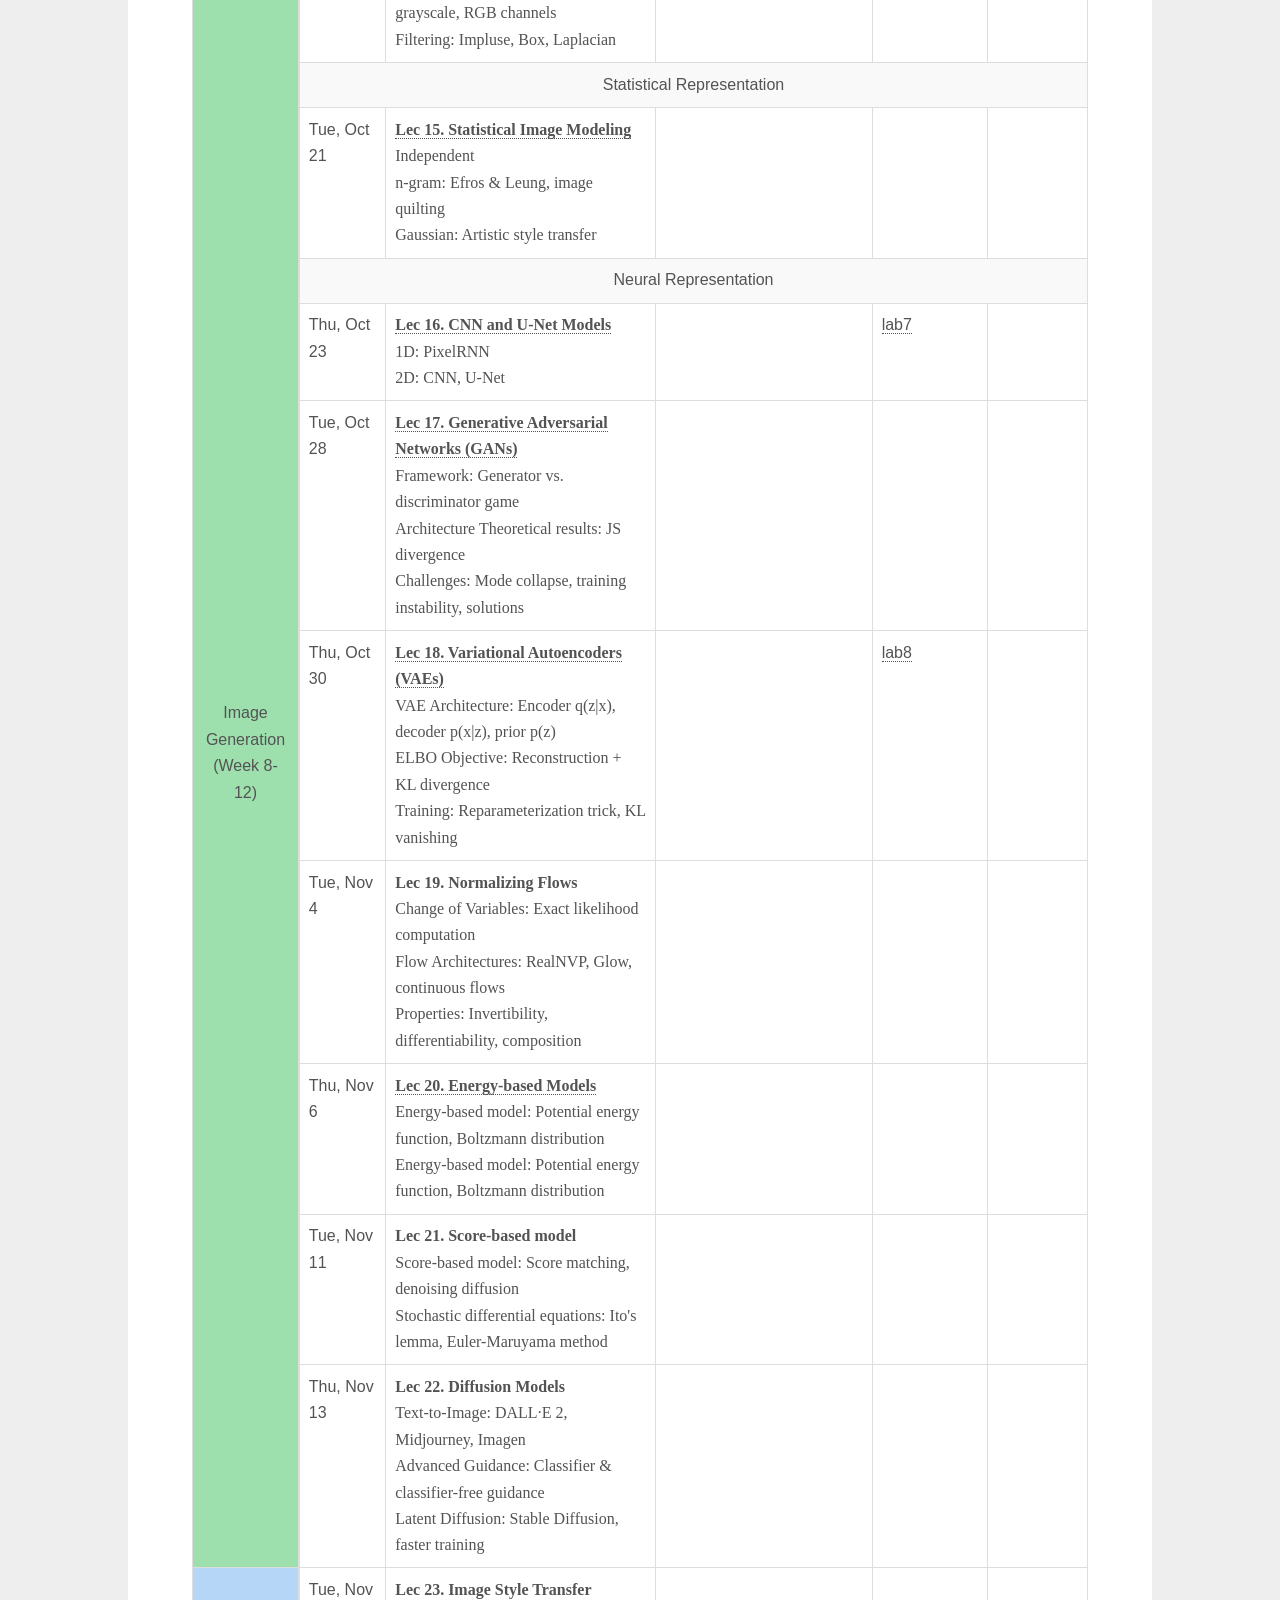
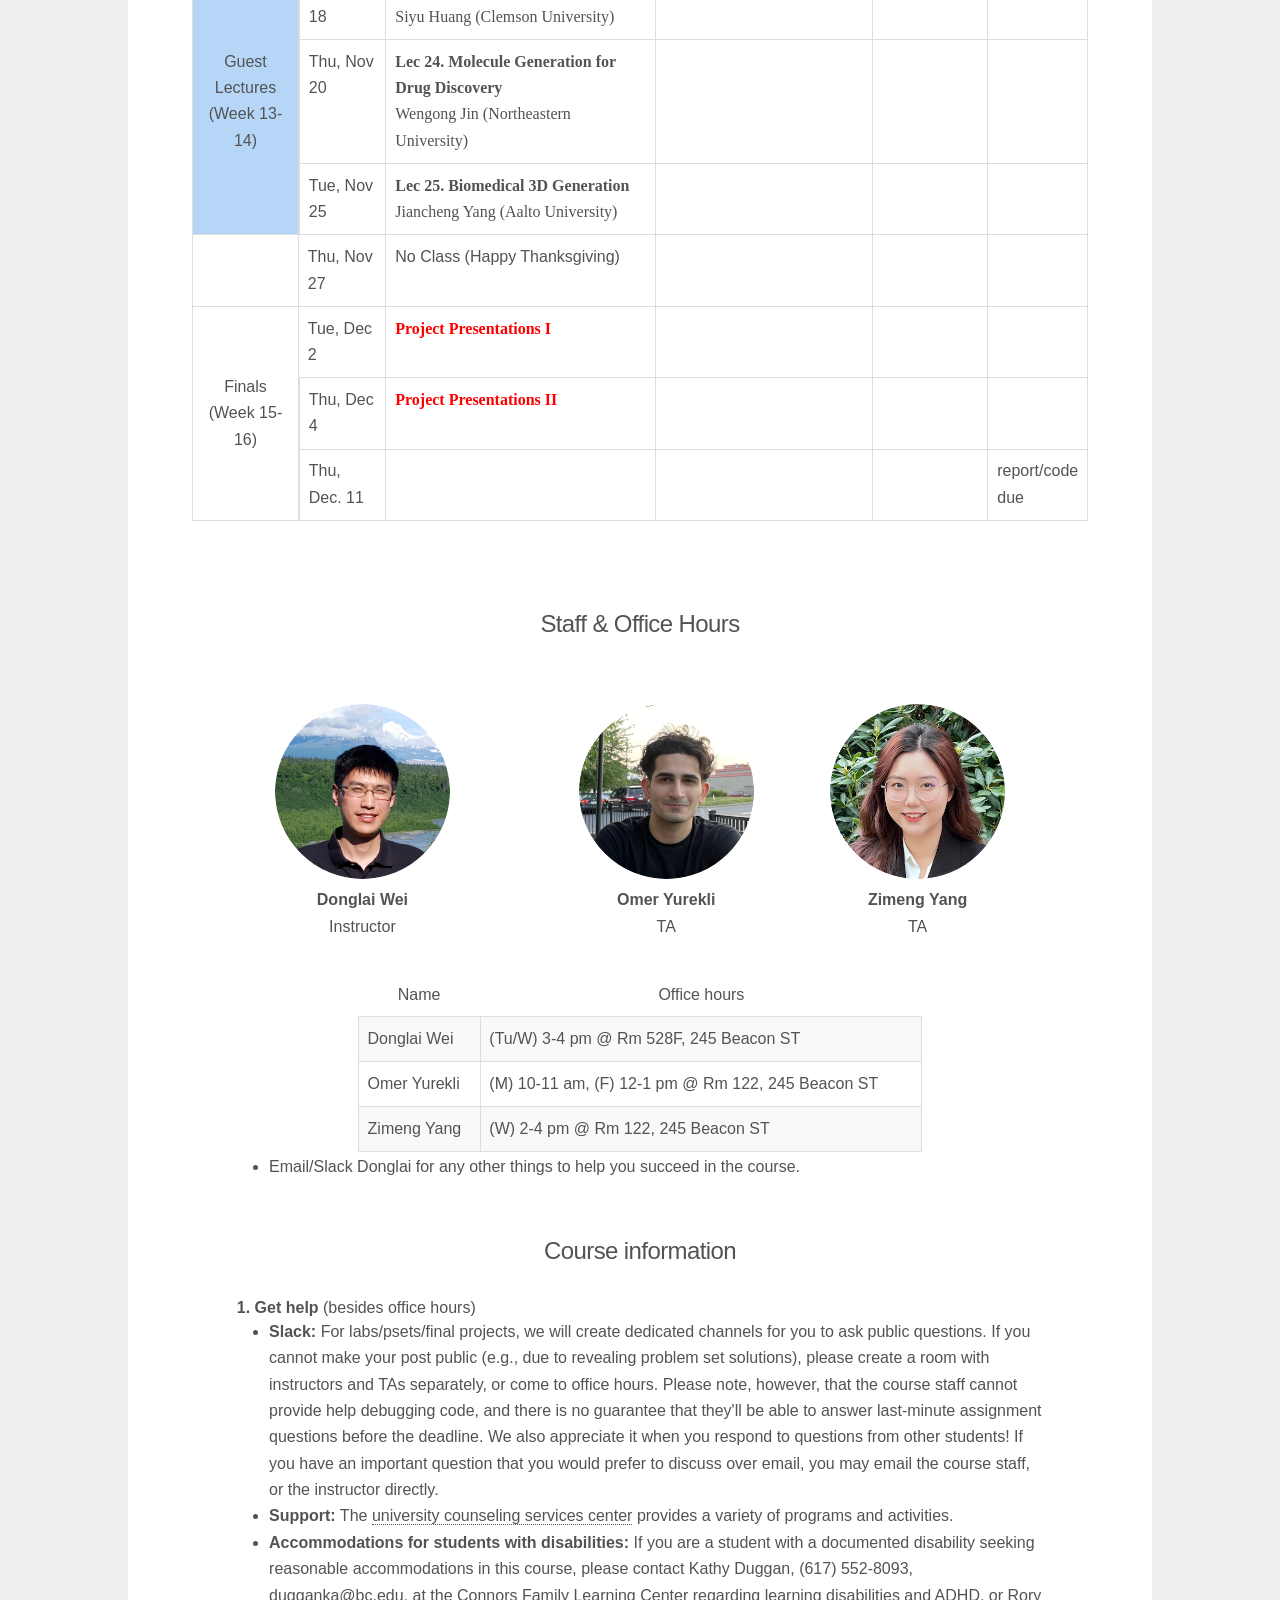
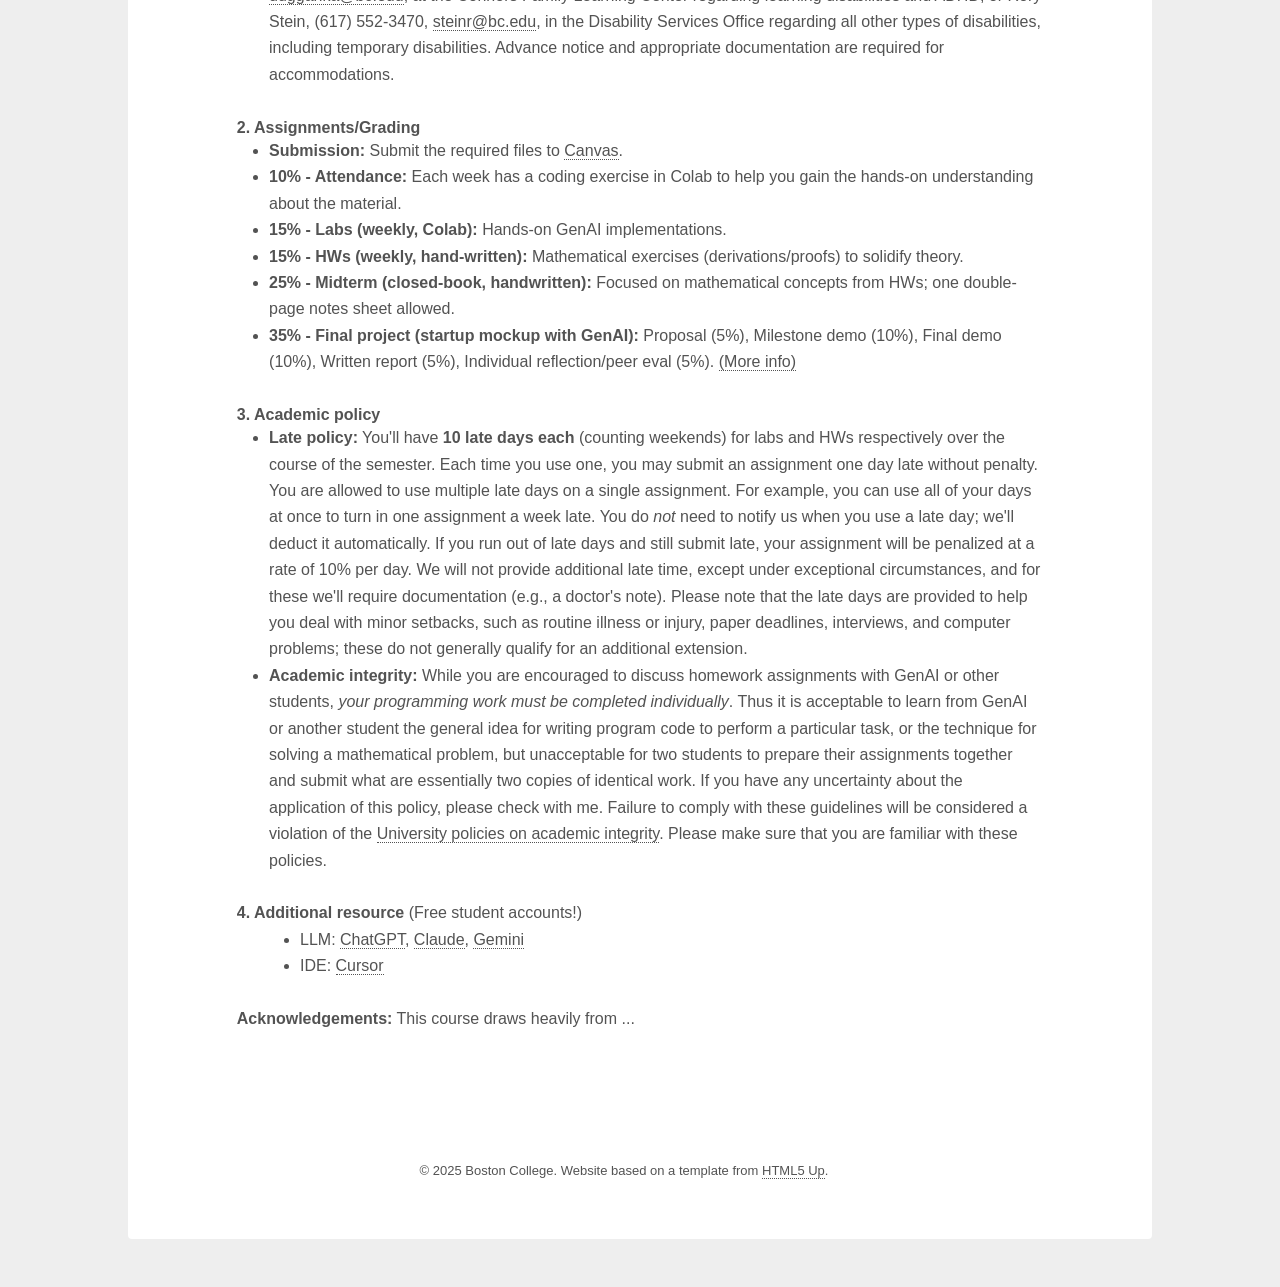
==== commit c43899b1: "upload lec20" ====
--- a/f25/index.html
+++ b/f25/index.html
@@ -799,7 +799,10 @@
                       <tr>
                         <td>Thu, Nov 6</td>
                         <td class="topic">
-                          Lec 20. Energy-based Models
+                          <a
+                            href="https://www.dropbox.com/scl/fi/p5rp3c8jssh7xc9eok18p/lec20-ebm.key.pdf?rlkey=xnnpkx3bcsqql2sy6fdwe52l7&dl=0"
+                            >Lec 20. Energy-based Models</a
+                          >
                           <div class="subtopic">
                             Energy-based model: Potential energy function,
                             Boltzmann distribution<br />Energy-based model:
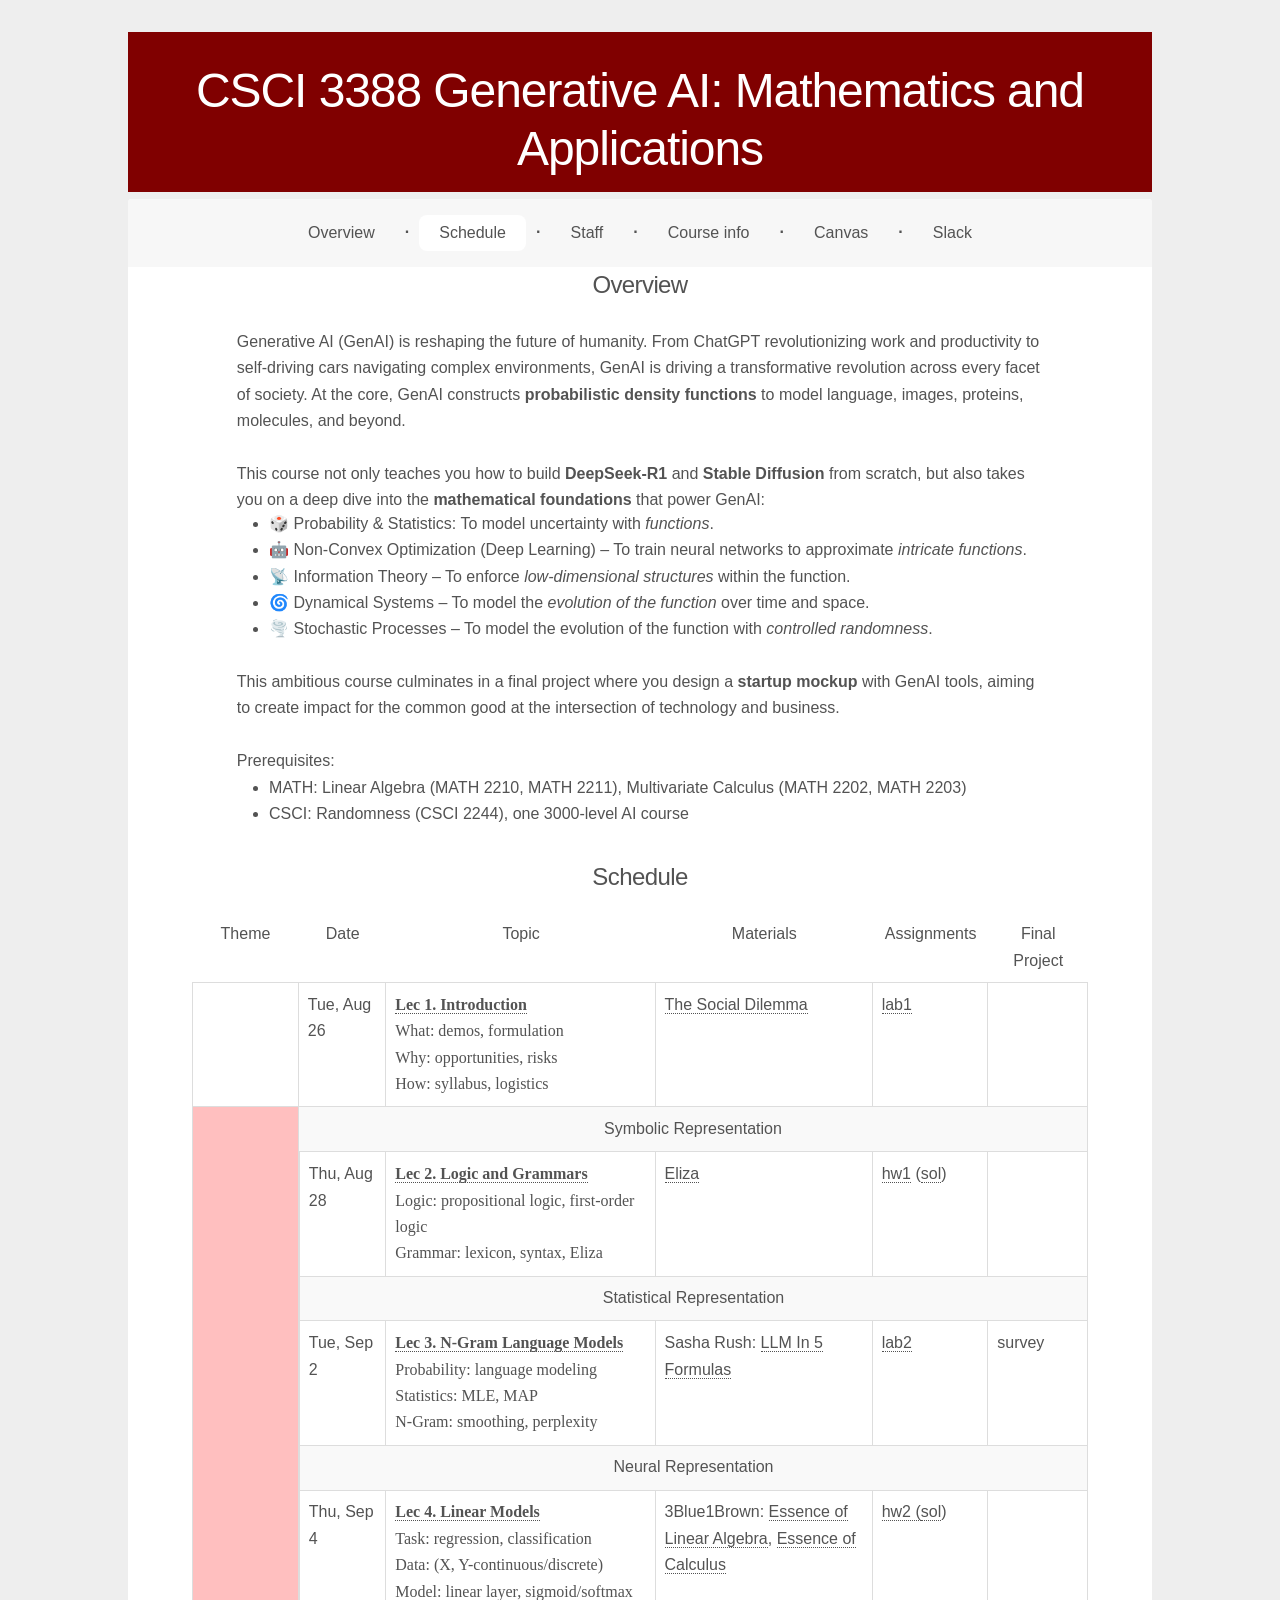
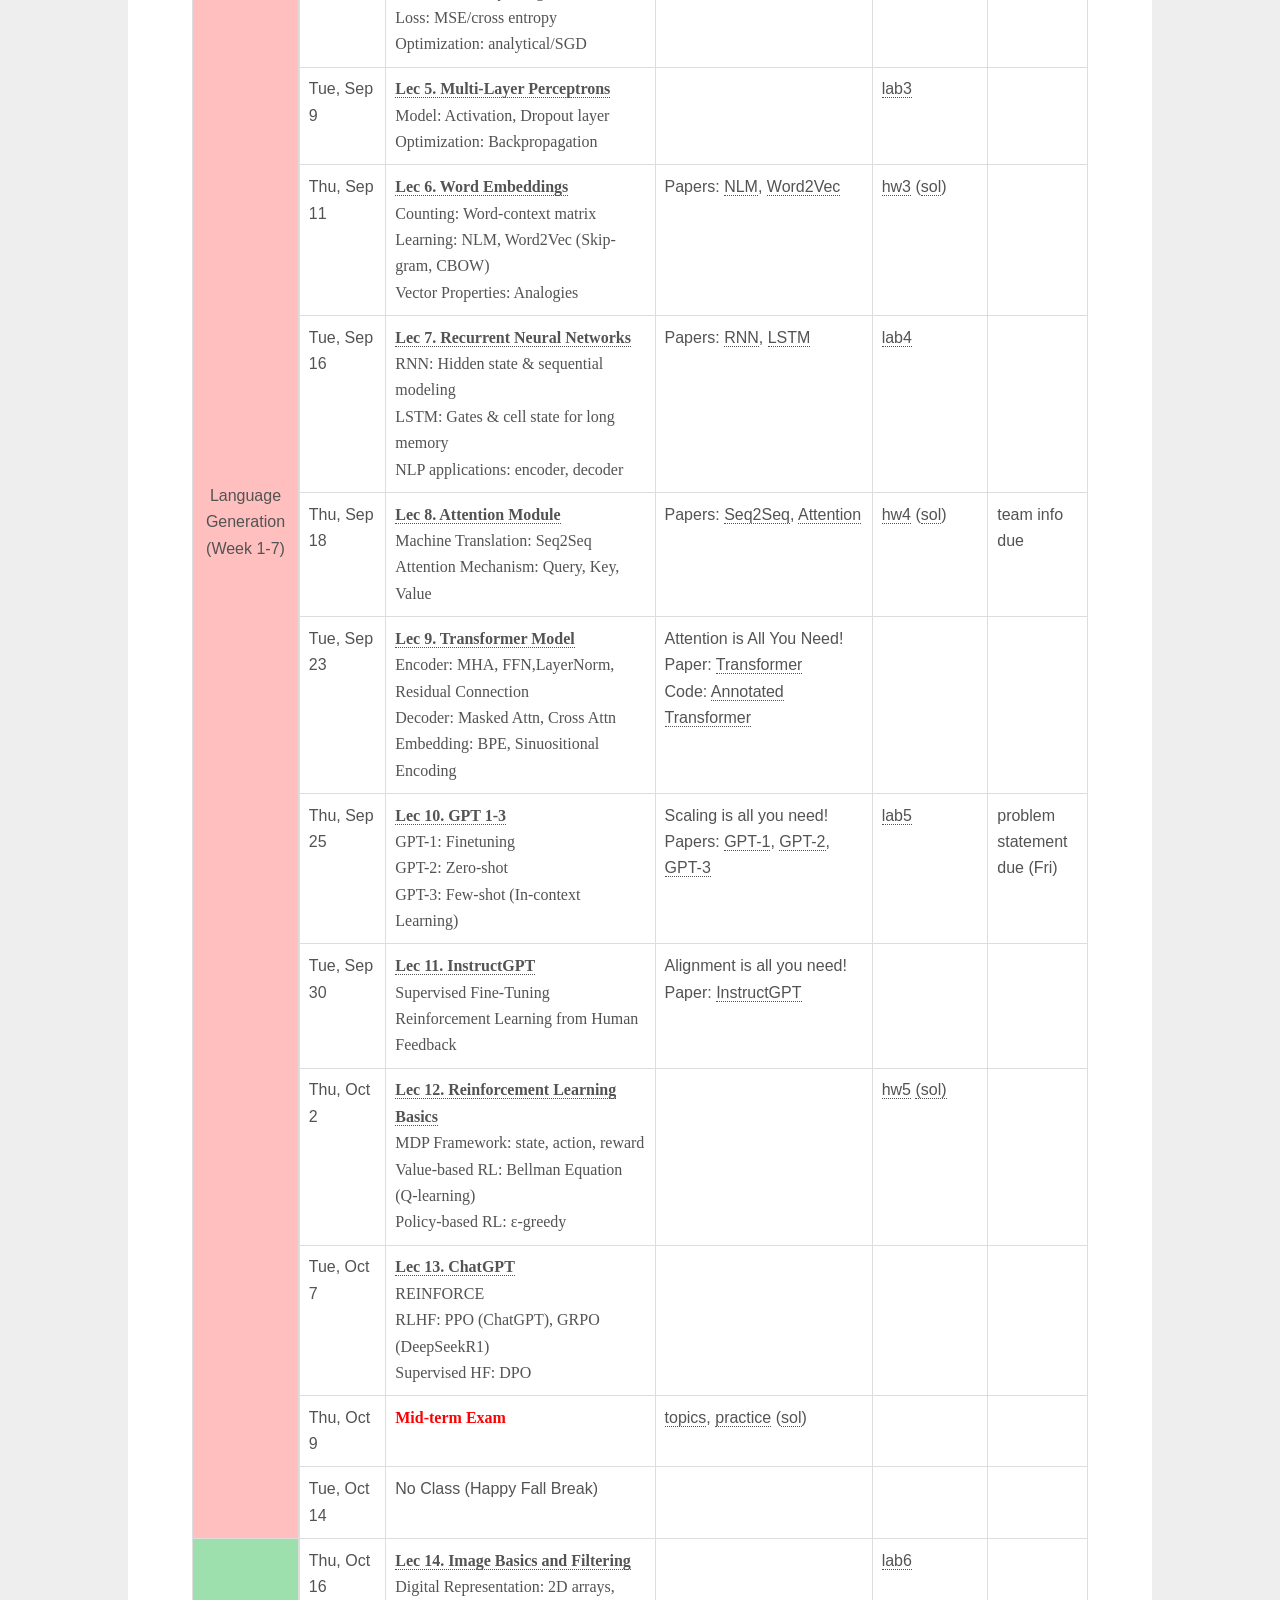
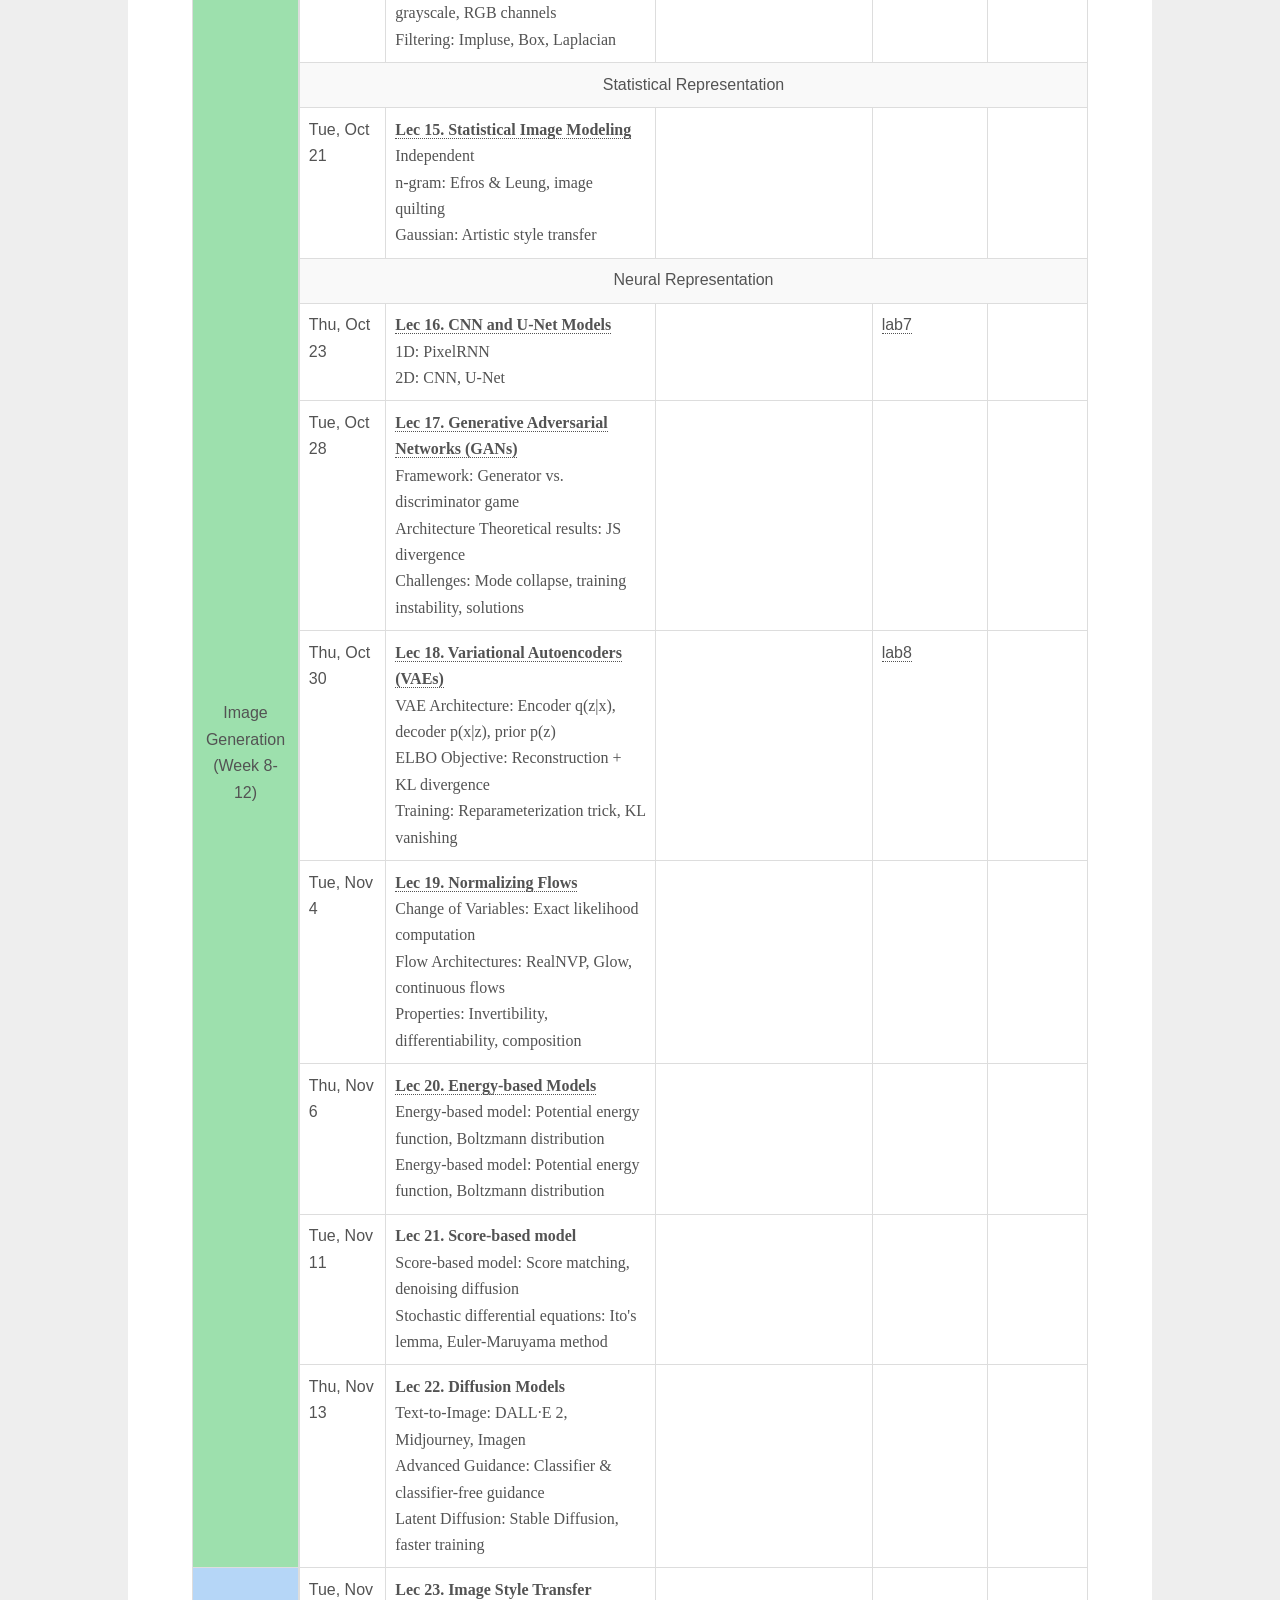
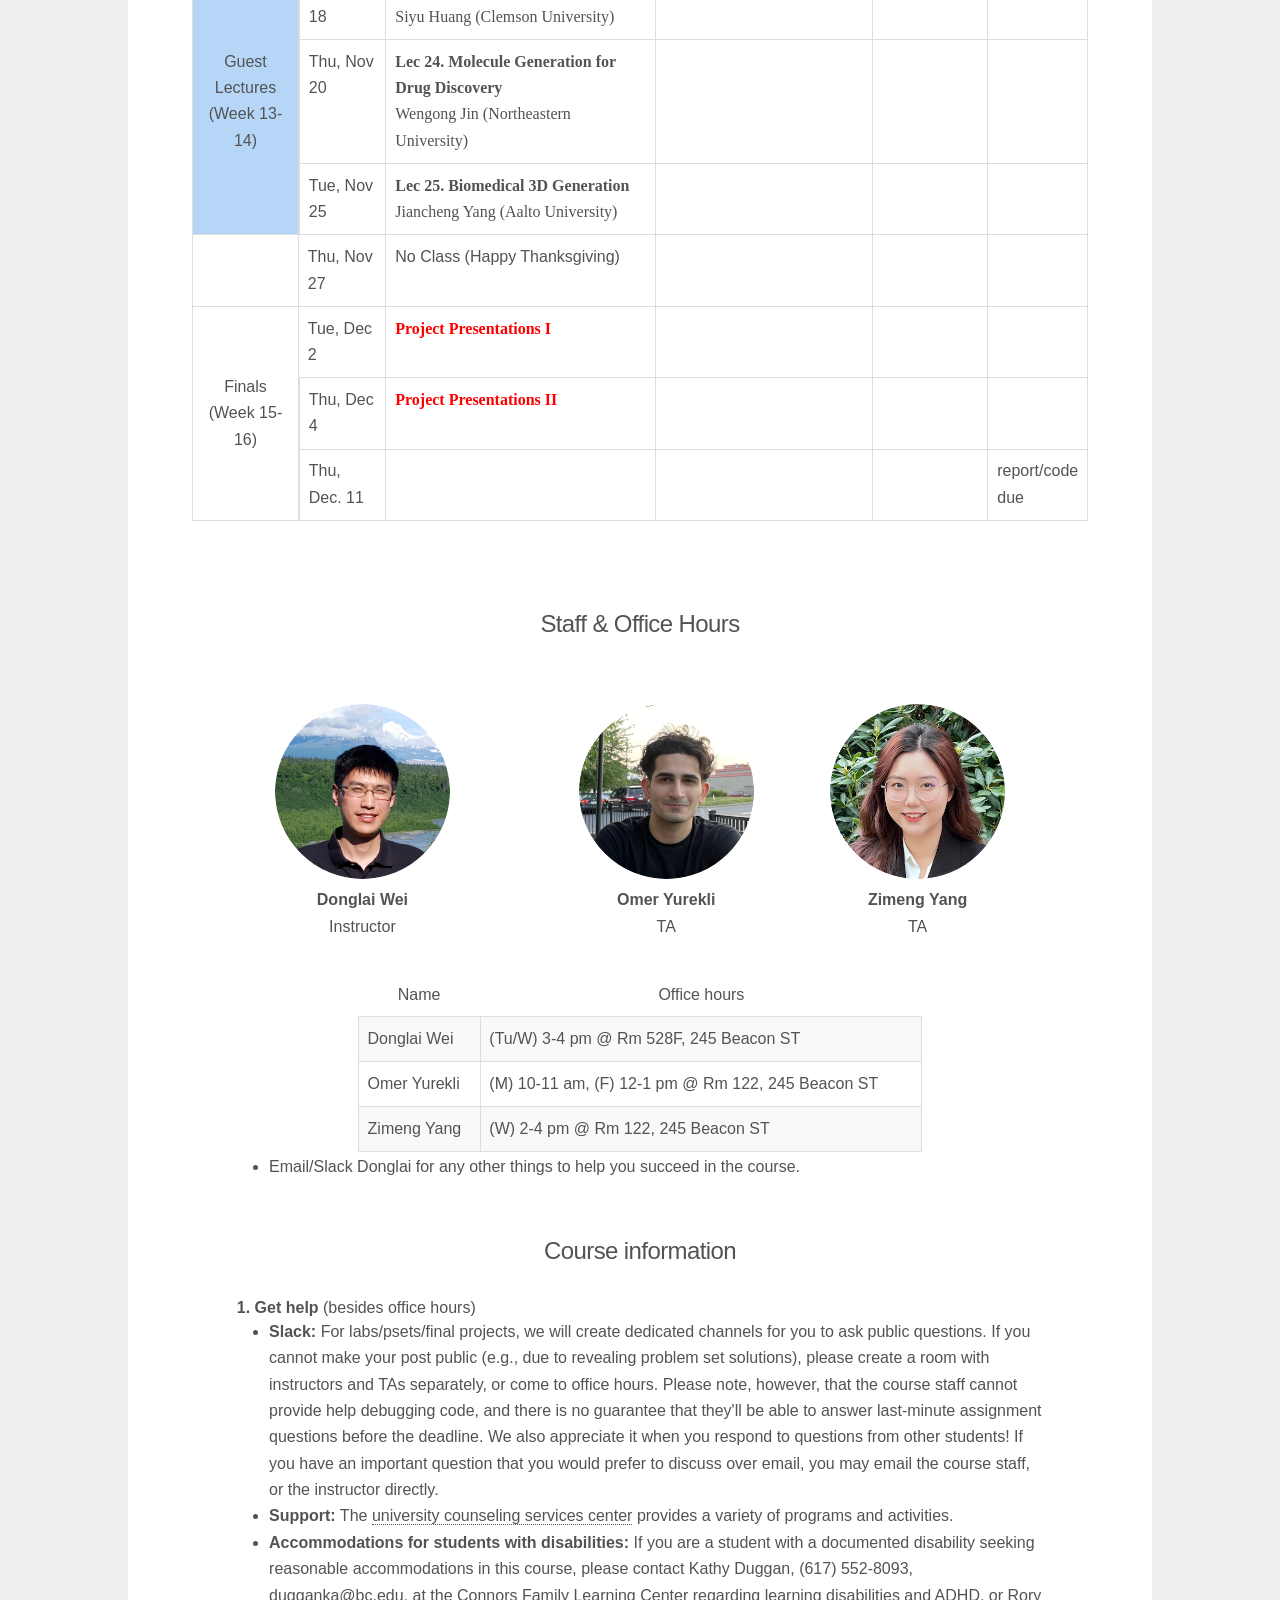
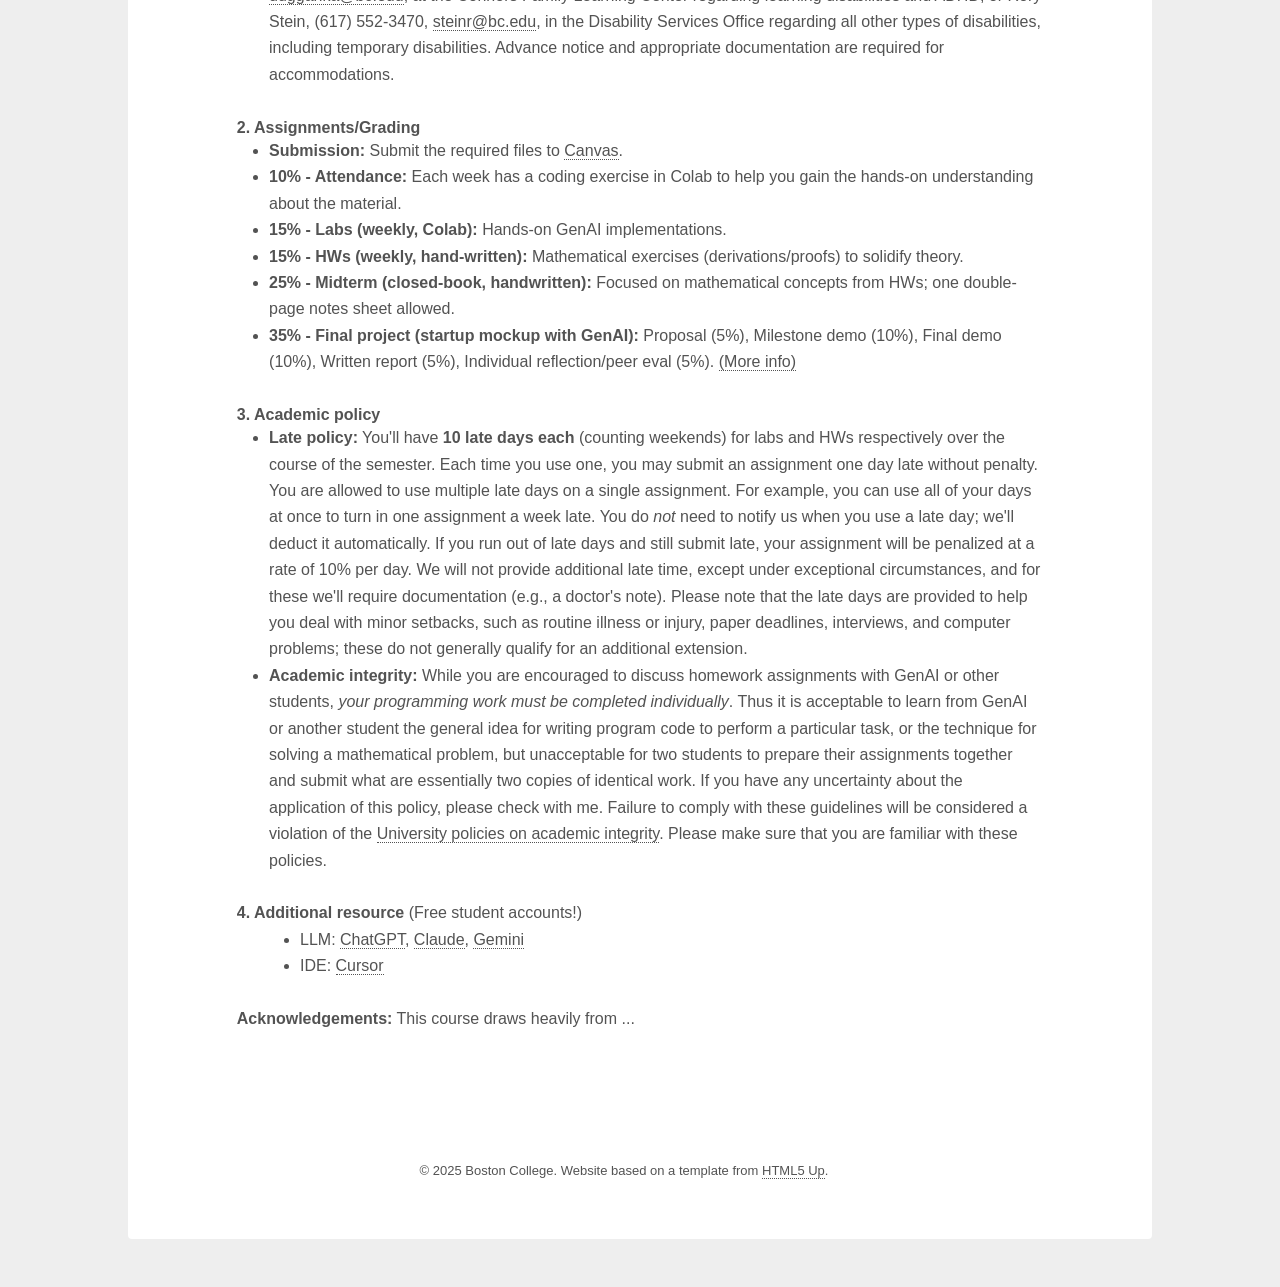
==== commit 87c8248e: "upload l19" ====
--- a/f25/index.html
+++ b/f25/index.html
@@ -785,7 +785,10 @@
                       <tr>
                         <td>Tue, Nov 4</td>
                         <td class="topic">
-                          Lec 19. Normalizing Flows
+                          <a
+                            href="https://www.dropbox.com/scl/fi/gkbp1xz9fenncfzzqtrhx/lec19-flow.key.pdf?rlkey=t8hjmjooxpz2g0aghtmijzuqy&dl=0"
+                            >Lec 19. Normalizing Flows</a
+                          >
                           <div class="subtopic">
                             Change of Variables: Exact likelihood computation<br />Flow
                             Architectures: RealNVP, Glow, continuous flows<br />Properties:
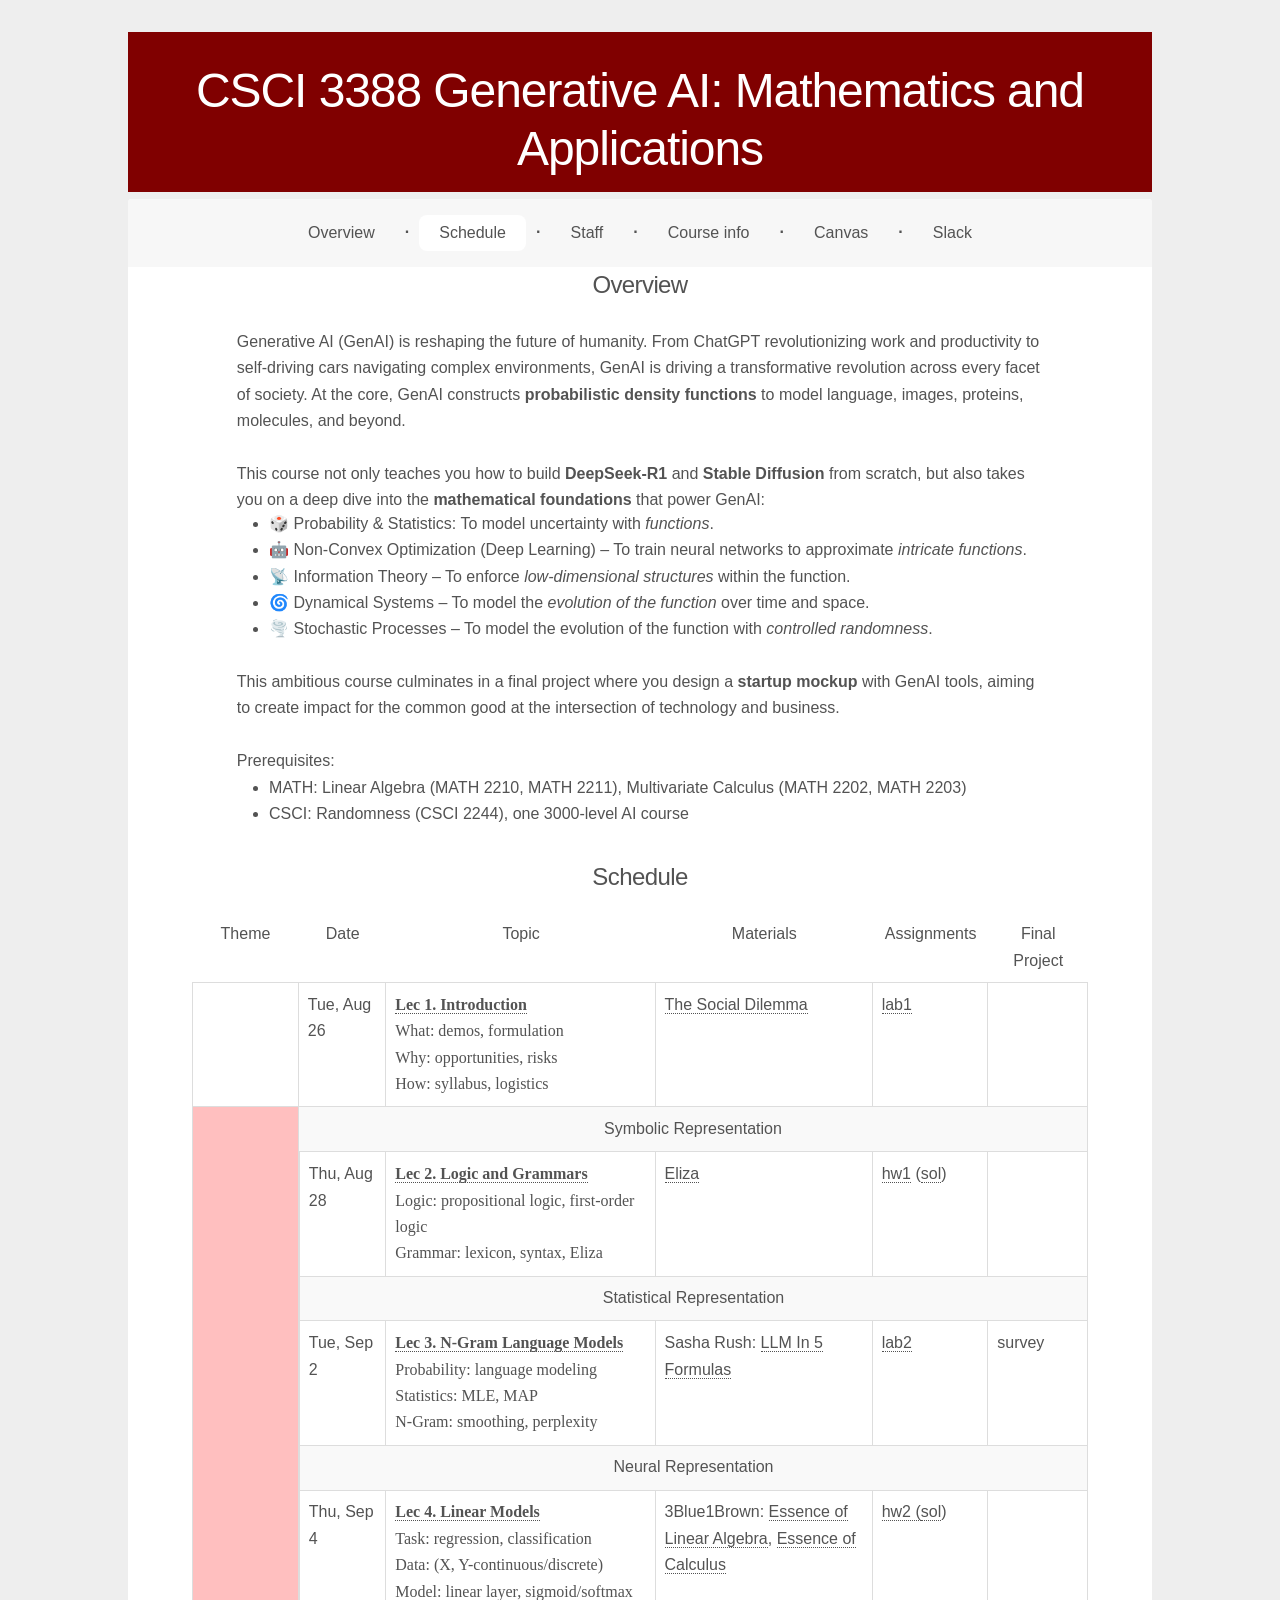
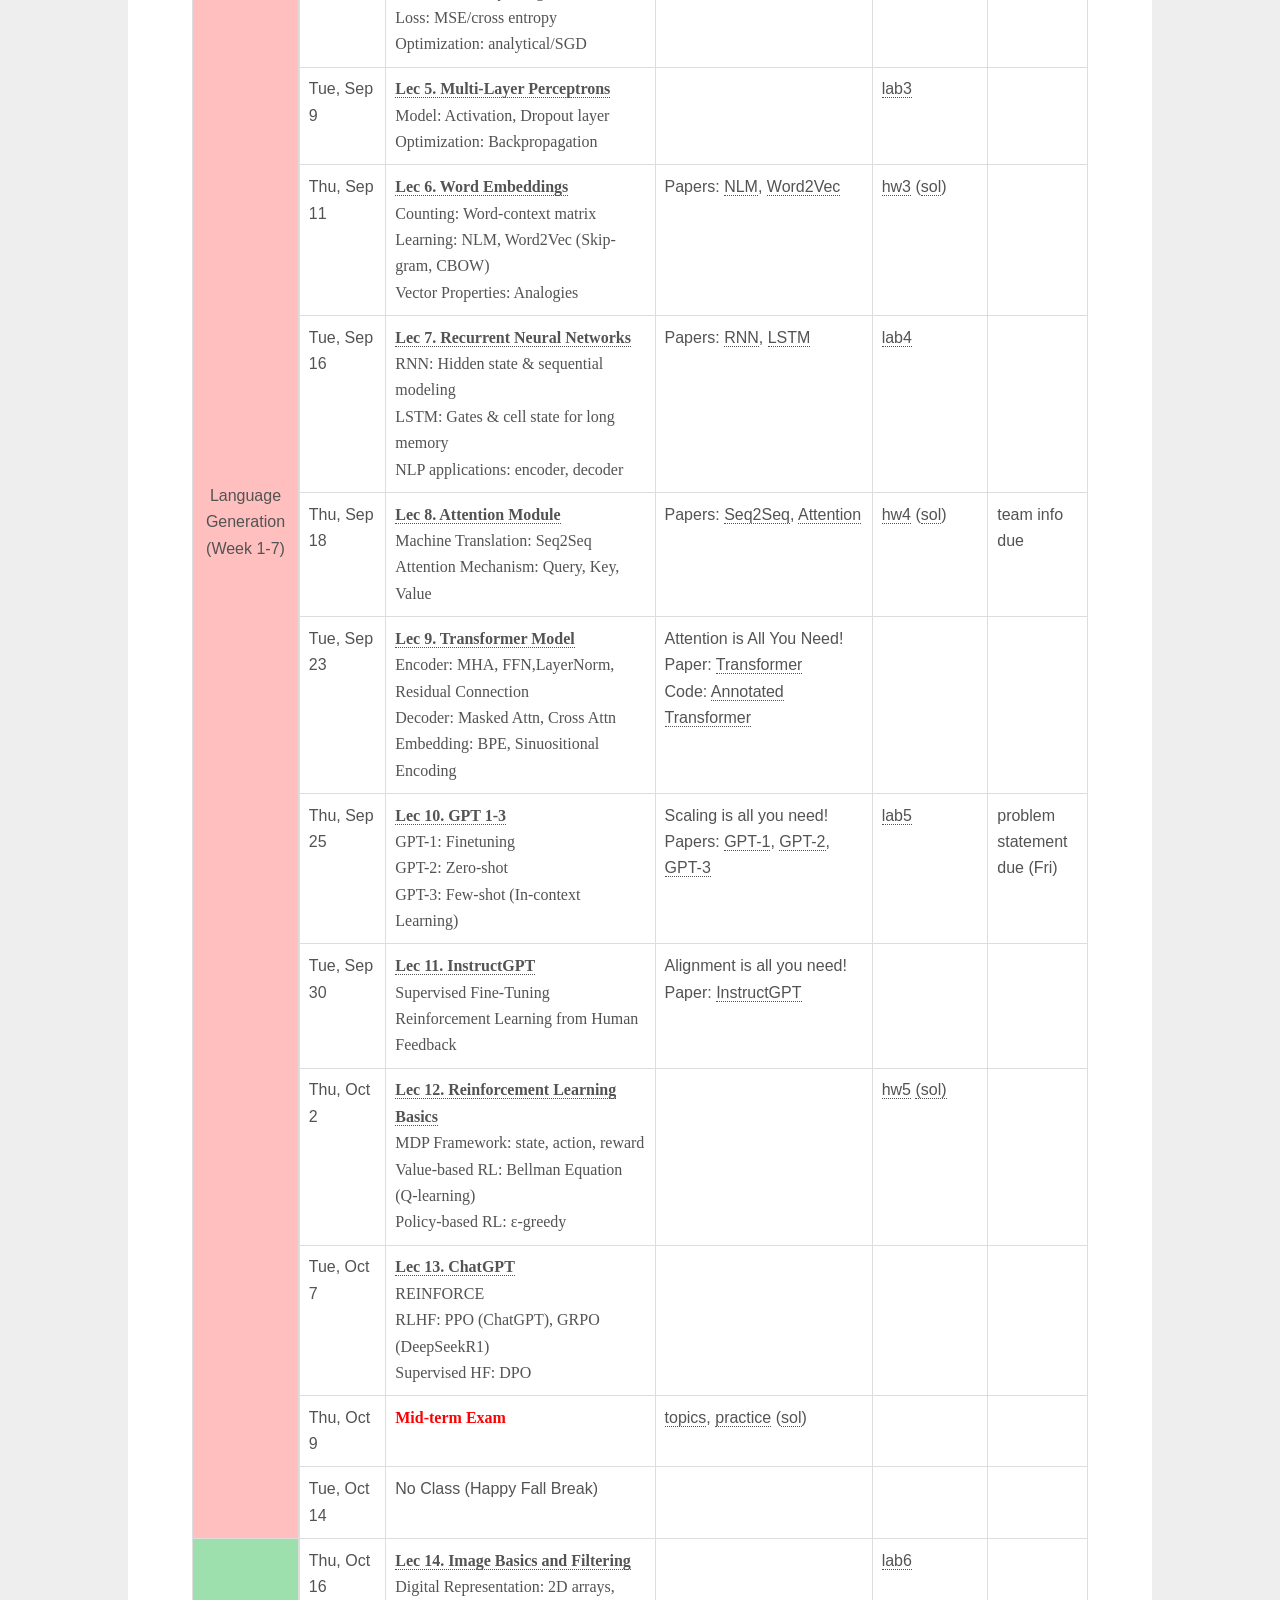
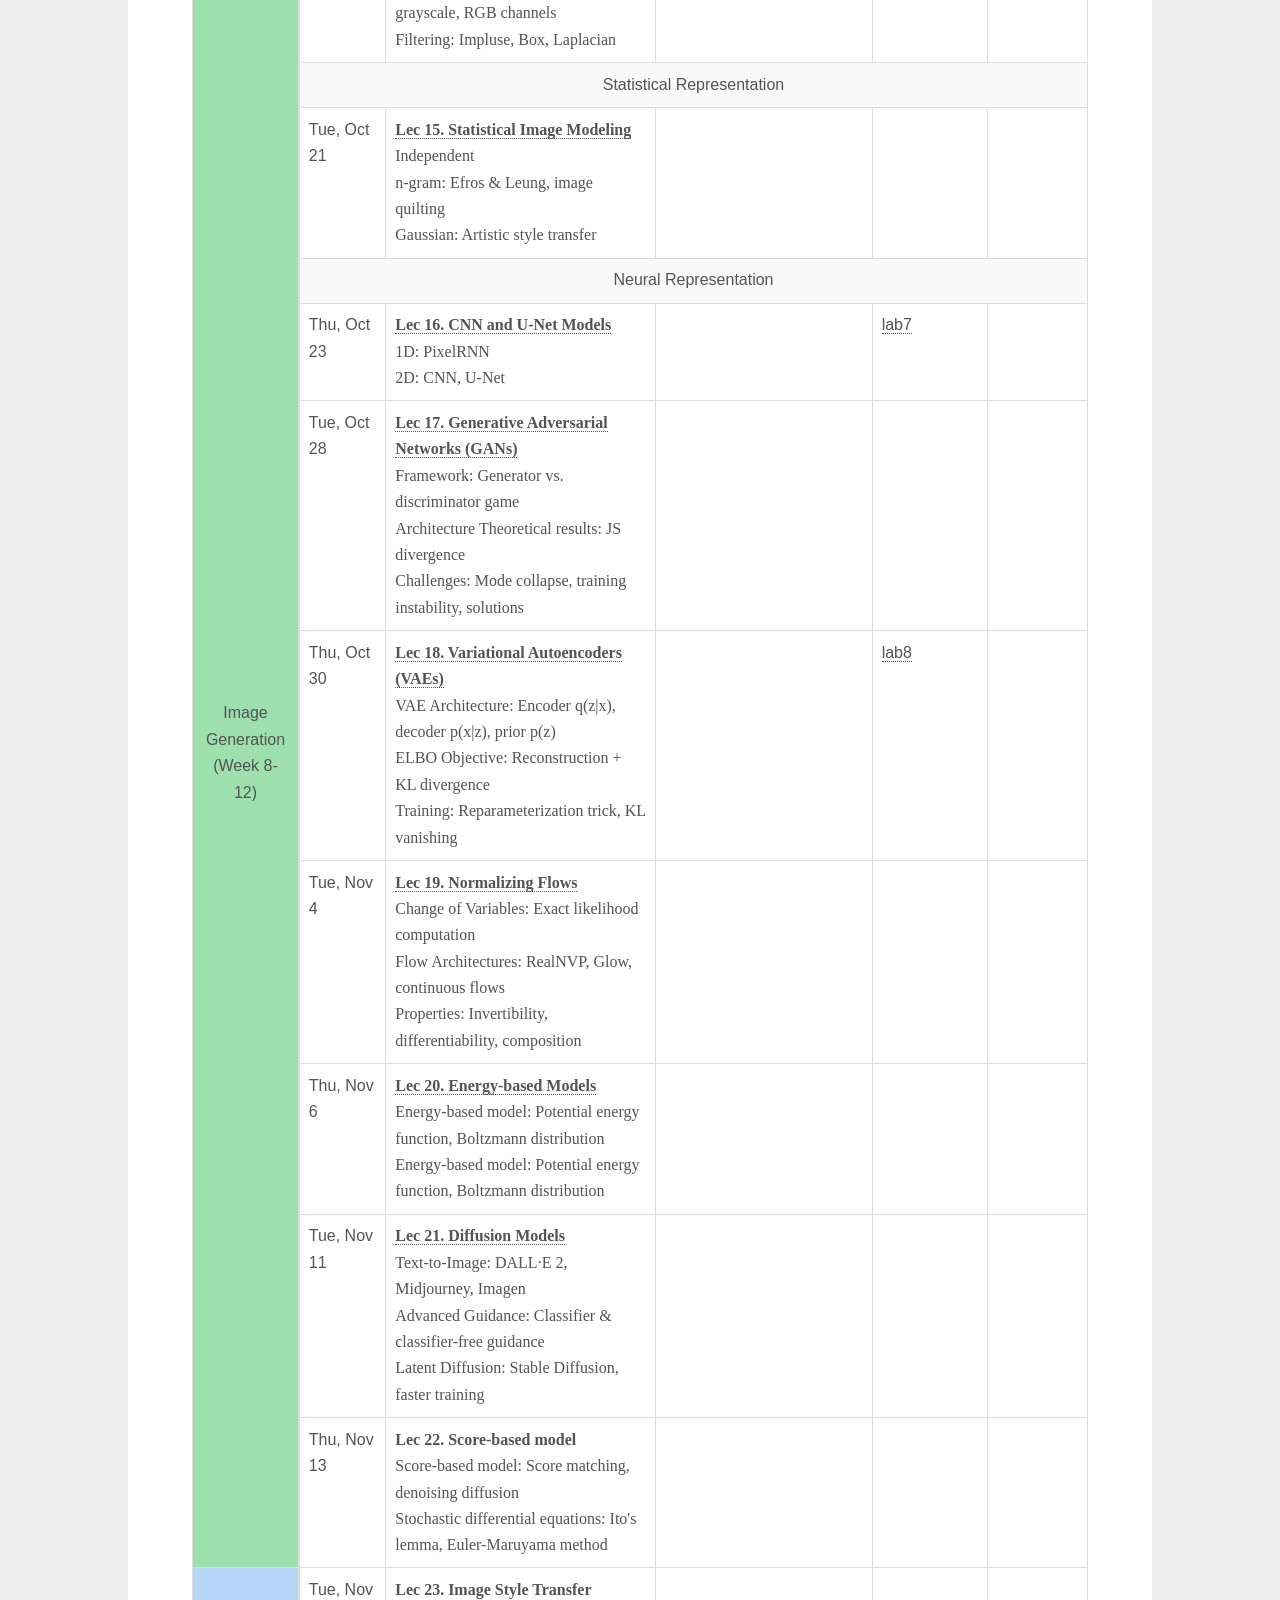
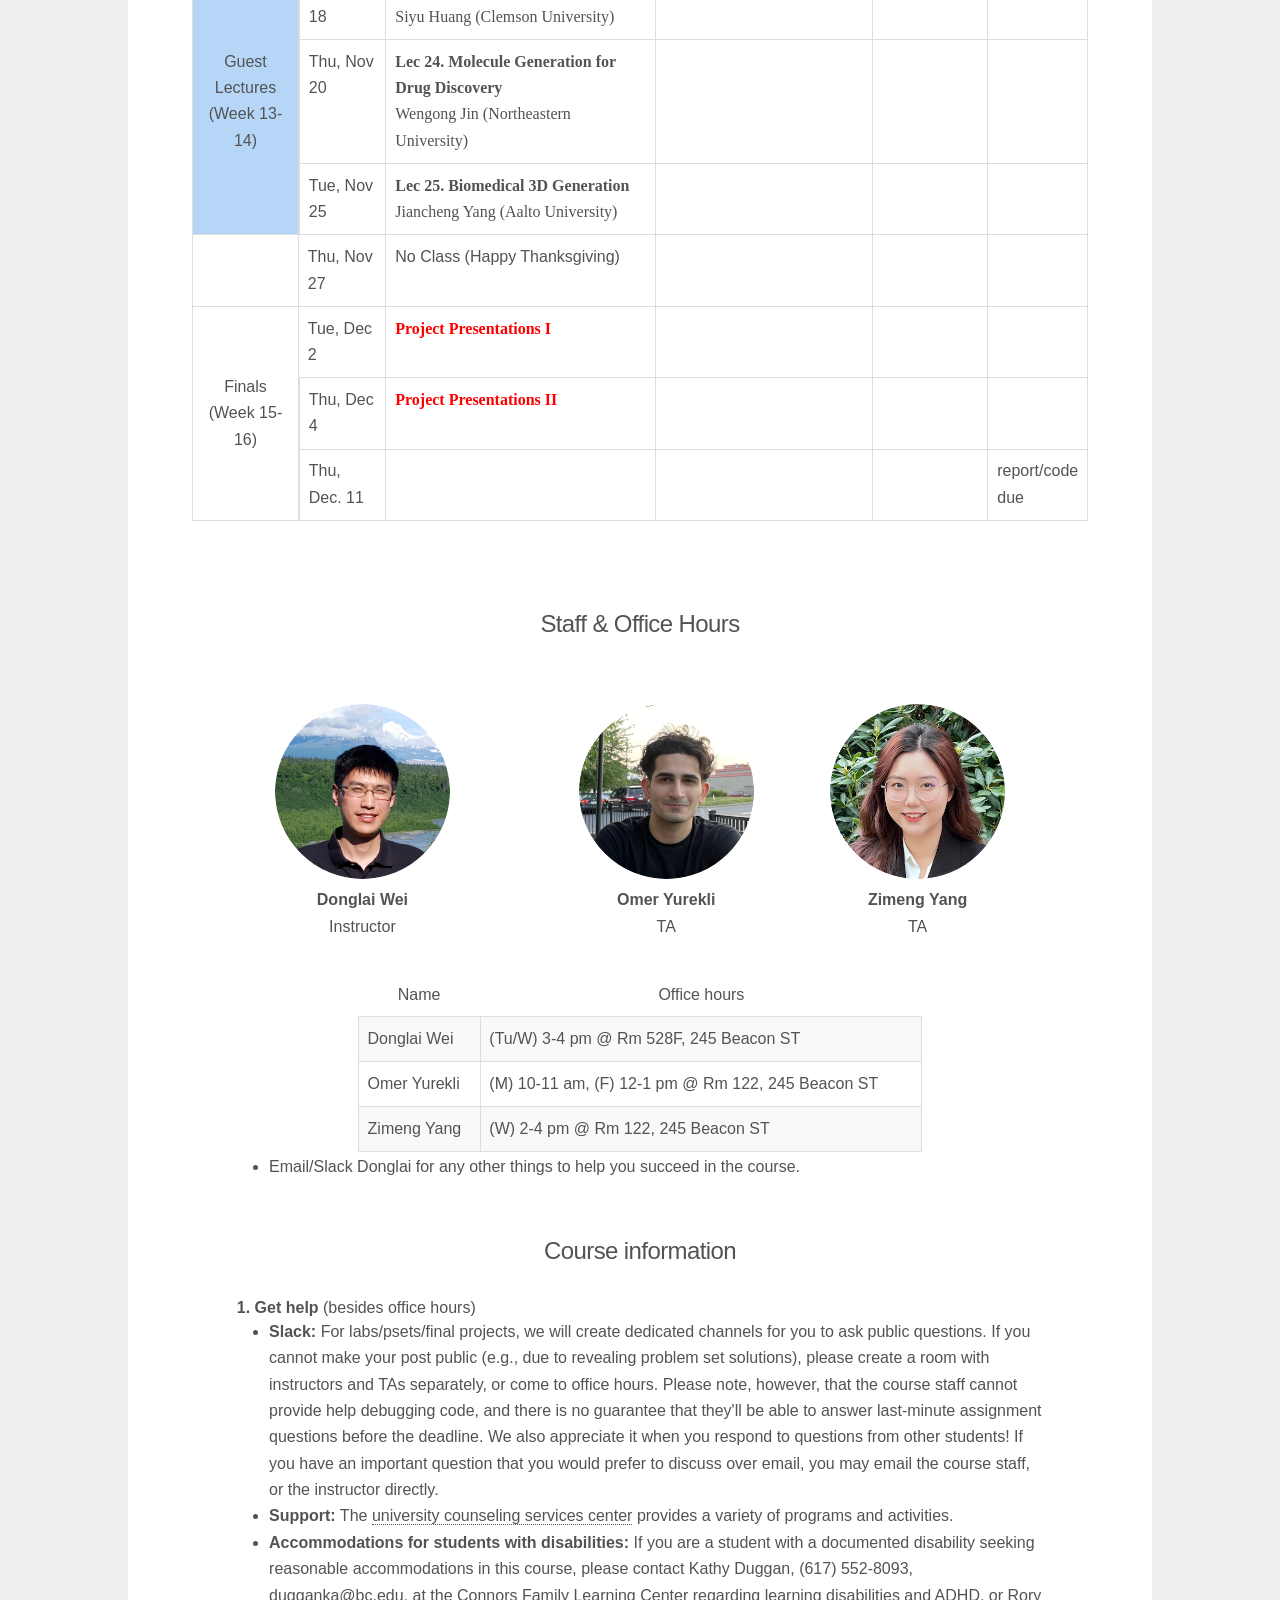
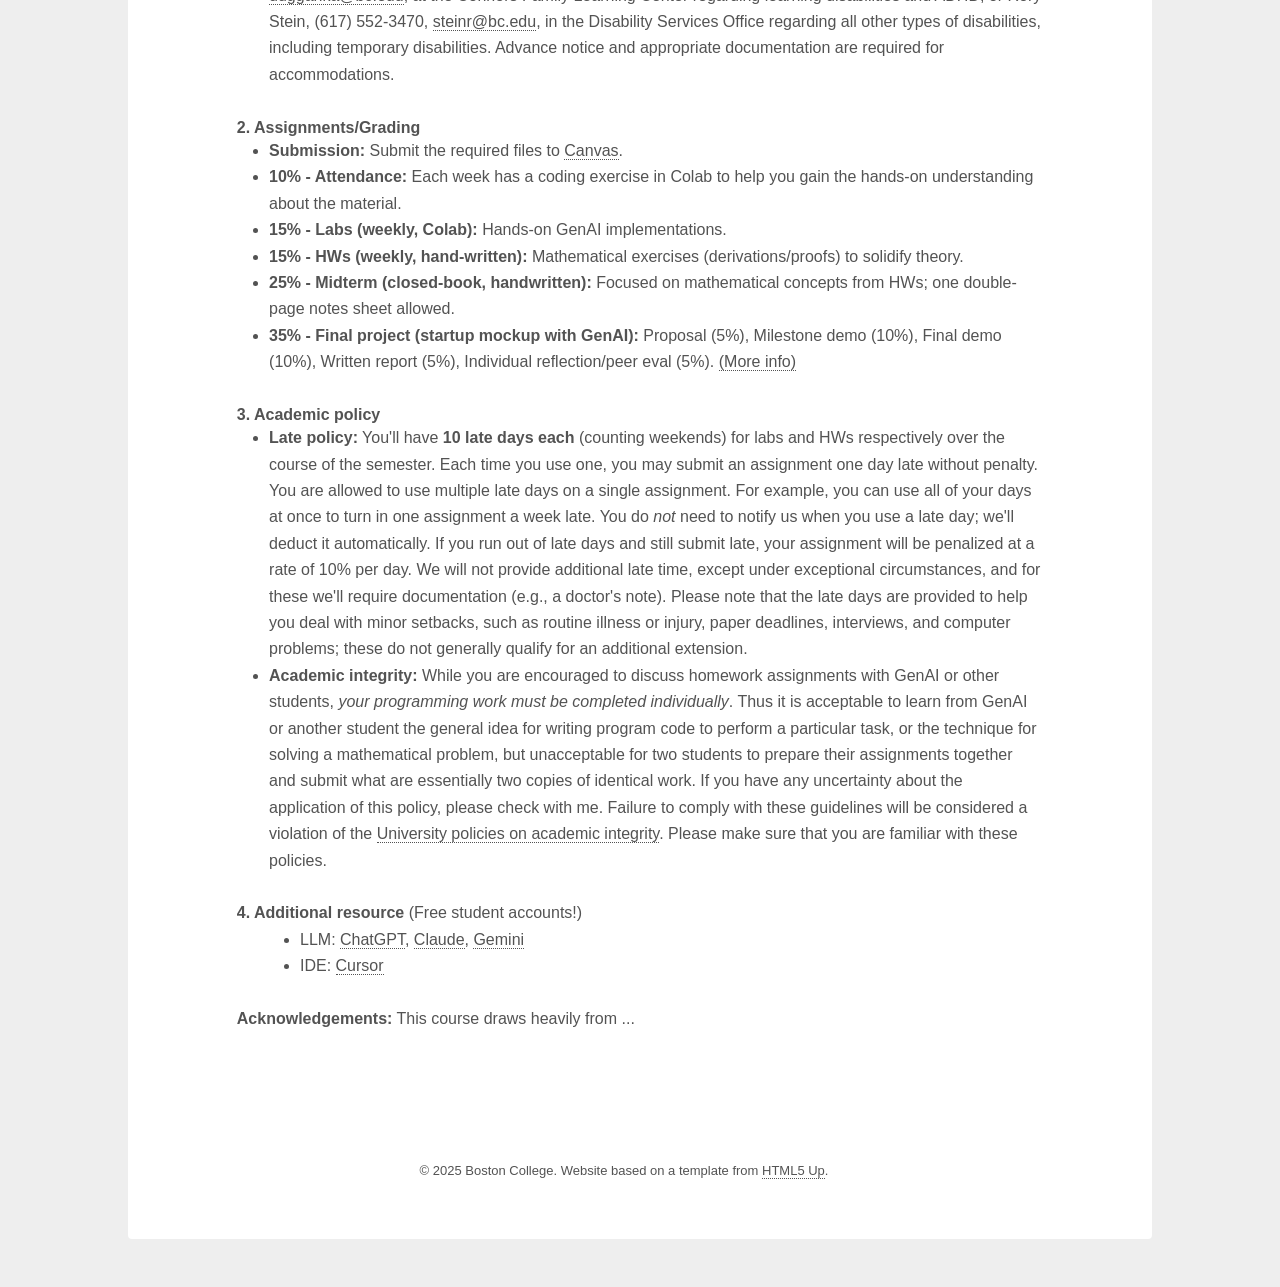
==== commit ea7d32c2: "upload l21" ====
--- a/f25/index.html
+++ b/f25/index.html
@@ -819,25 +819,28 @@
                       <tr>
                         <td>Tue, Nov 11</td>
                         <td class="topic">
-                          Lec 21. Score-based model
+                          <a
+                            href="https://www.dropbox.com/scl/fi/81z1snfsq6vb3vaiwx2pt/lec21-diffusion.key.pdf?rlkey=1azll0wb6xia1crnbpefyol46&dl=0"
+                            >Lec 21. Diffusion Models</a
+                          >
+                          <div class="subtopic">
+                            Text-to-Image: DALL·E 2, Midjourney, Imagen<br />Advanced
+                            Guidance: Classifier & classifier-free guidance<br />Latent
+                            Diffusion: Stable Diffusion, faster training
+                          </div>
+                        </td>
+                        <td></td>
+                        <td></td>
+                        <td></td>
+                      </tr>
+                      <tr>
+                        <td>Thu, Nov 13</td>
+                        <td class="topic">
+                          Lec 22. Score-based model
                           <div class="subtopic">
                             Score-based model: Score matching, denoising
                             diffusion<br />Stochastic differential equations:
                             Ito's lemma, Euler-Maruyama method
-                          </div>
-                        </td>
-                        <td></td>
-                        <td></td>
-                        <td></td>
-                      </tr>
-                      <tr>
-                        <td>Thu, Nov 13</td>
-                        <td class="topic">
-                          Lec 22. Diffusion Models
-                          <div class="subtopic">
-                            Text-to-Image: DALL·E 2, Midjourney, Imagen<br />Advanced
-                            Guidance: Classifier & classifier-free guidance<br />Latent
-                            Diffusion: Stable Diffusion, faster training
                           </div>
                         </td>
                         <td></td>
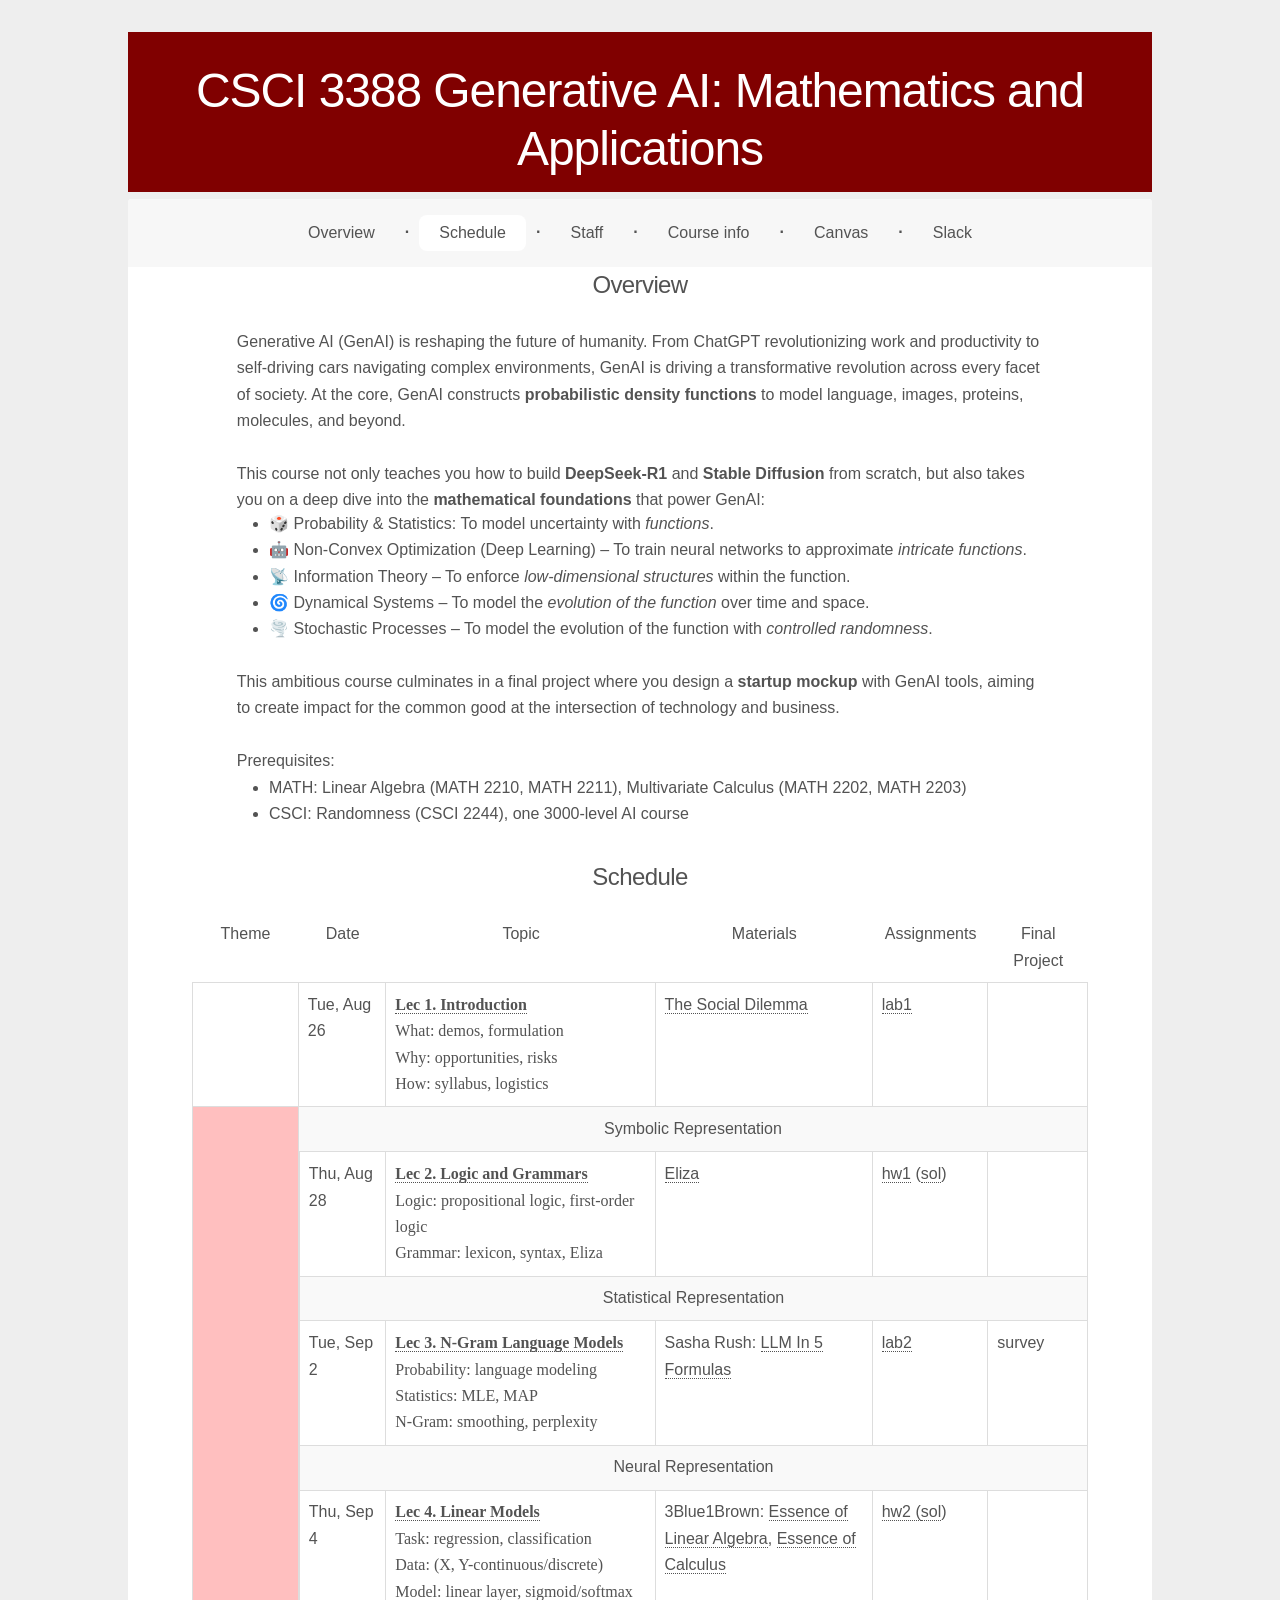
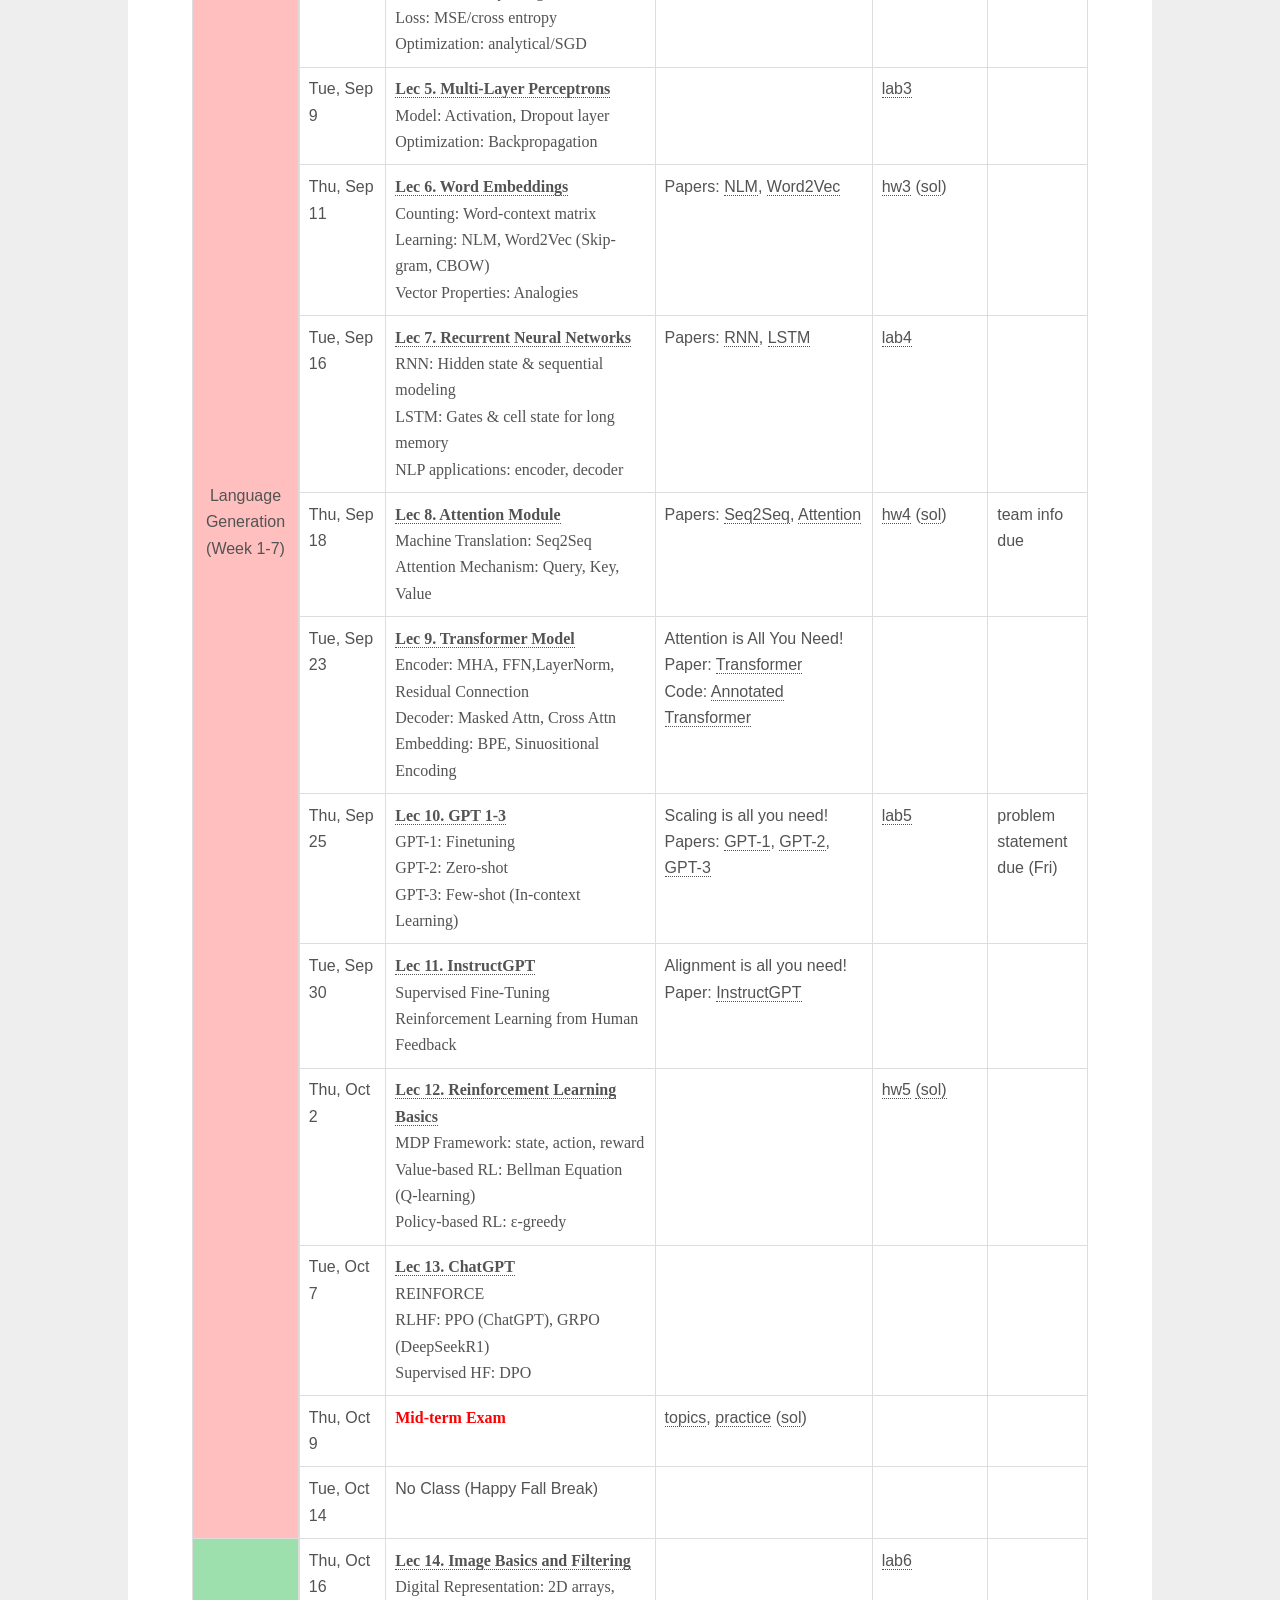
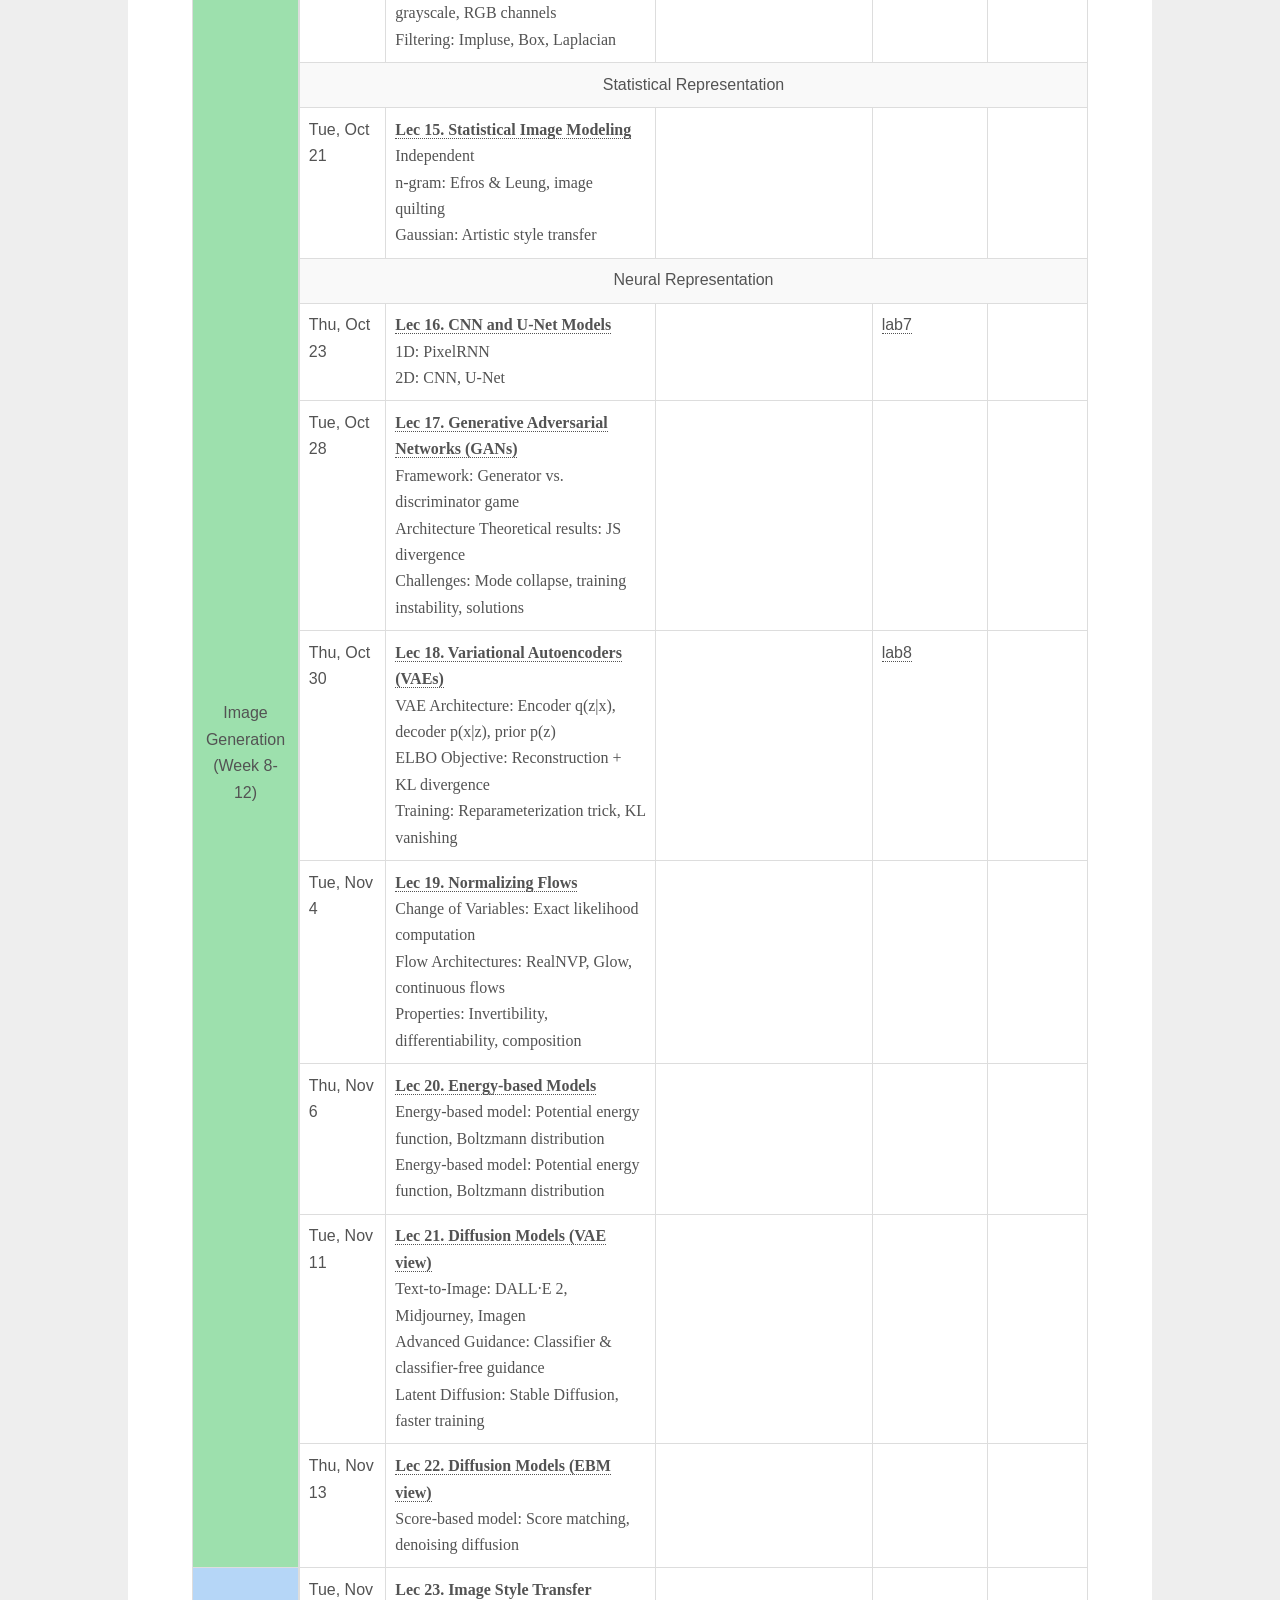
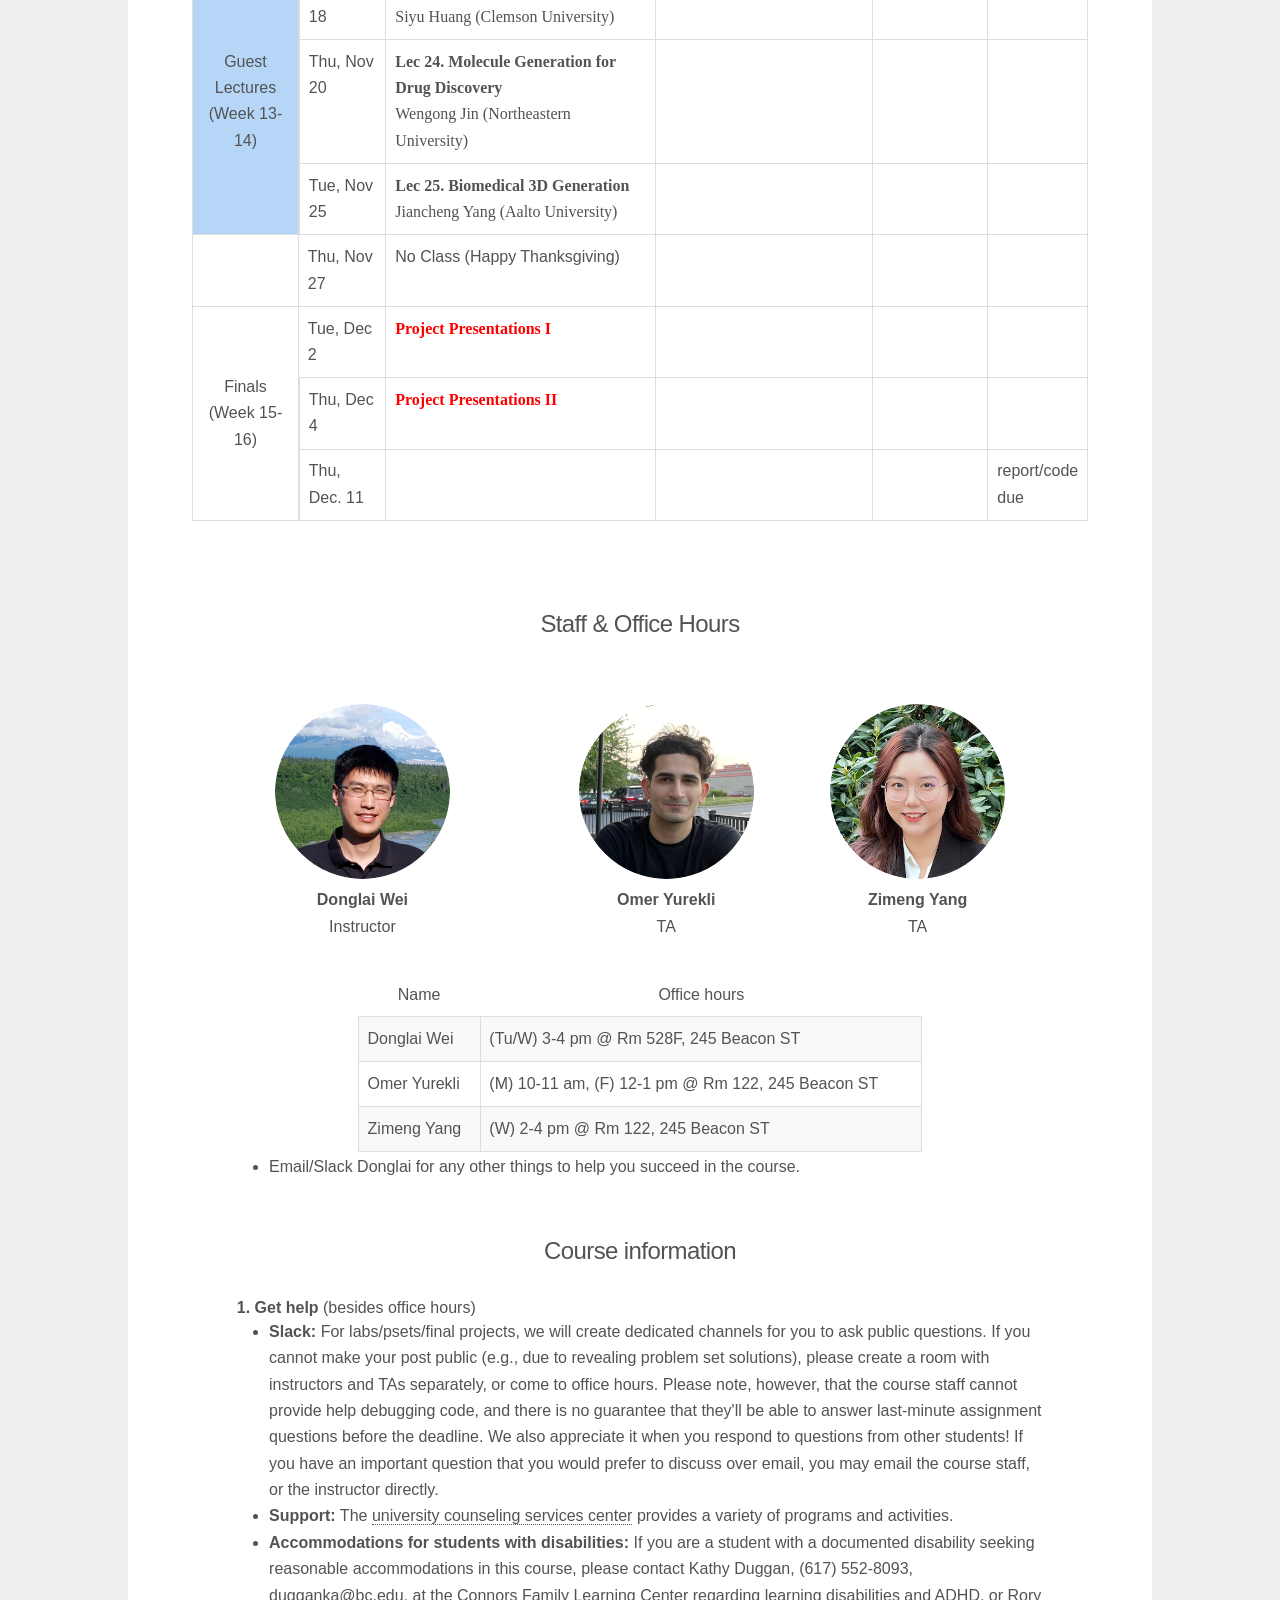
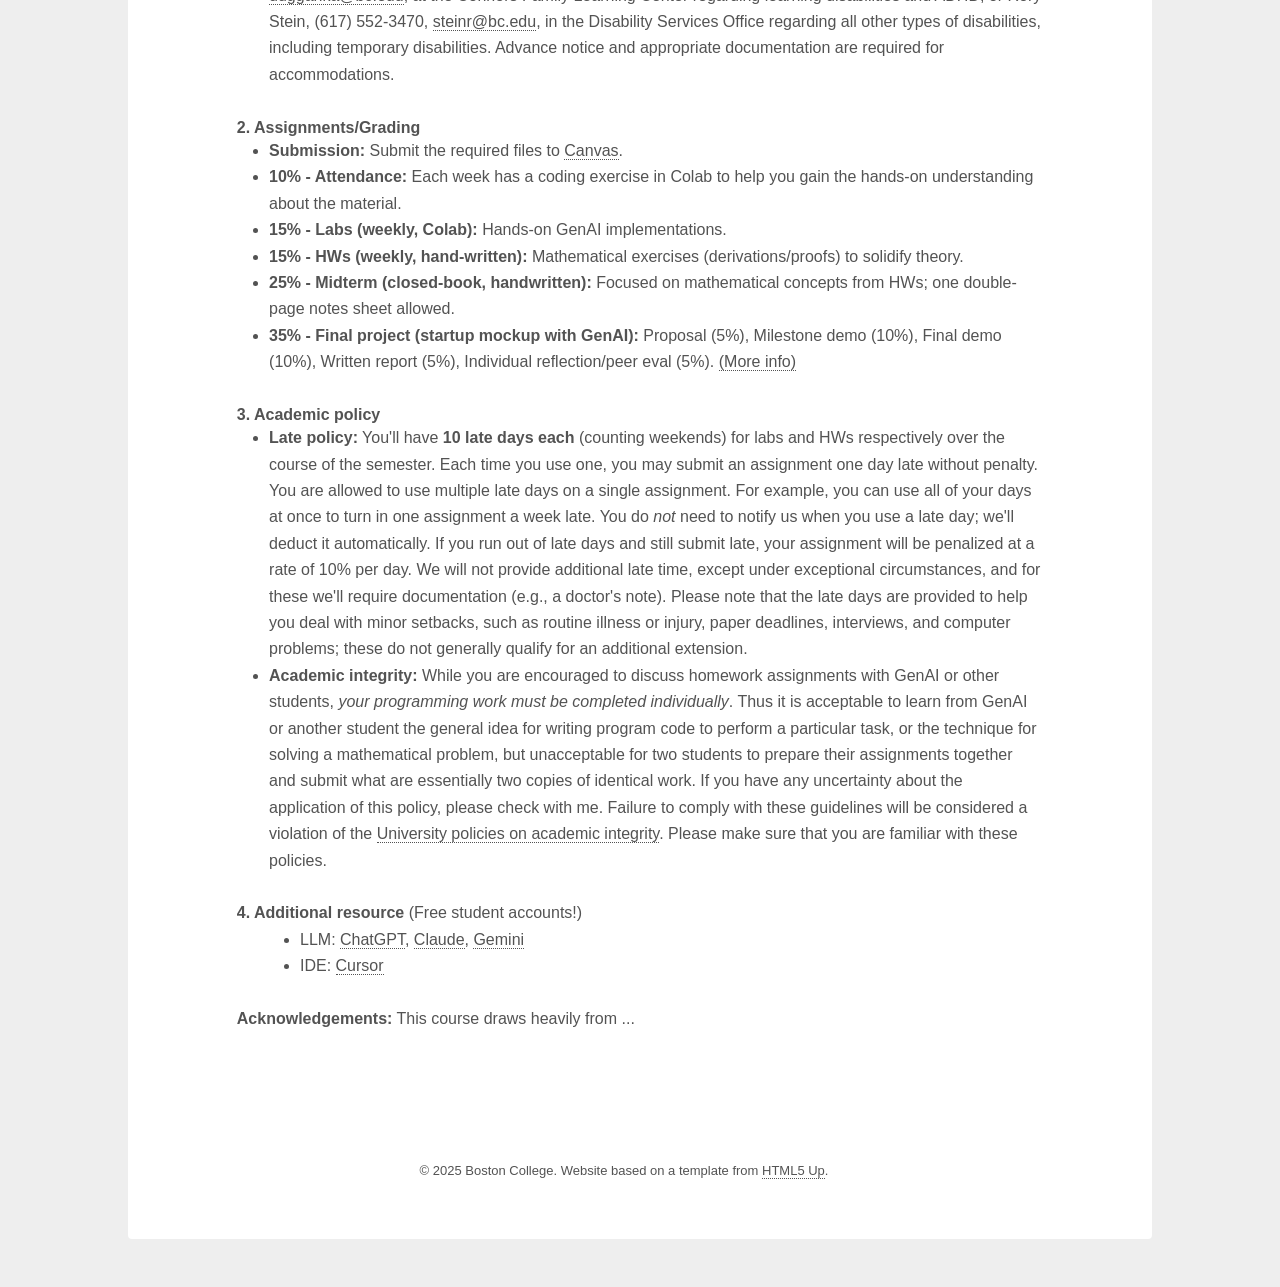
==== commit ce26a12f: "upload l22" ====
--- a/f25/index.html
+++ b/f25/index.html
@@ -820,8 +820,8 @@
                         <td>Tue, Nov 11</td>
                         <td class="topic">
                           <a
-                            href="https://www.dropbox.com/scl/fi/81z1snfsq6vb3vaiwx2pt/lec21-diffusion.key.pdf?rlkey=1azll0wb6xia1crnbpefyol46&dl=0"
-                            >Lec 21. Diffusion Models</a
+                            href="https://www.dropbox.com/scl/fi/81z1snfsq6vb3vaiwx2pt/lec21-diffusion-vae.key.pdf?rlkey=1azll0wb6xia1crnbpefyol46&dl=0"
+                            >Lec 21. Diffusion Models (VAE view)</a
                           >
                           <div class="subtopic">
                             Text-to-Image: DALL·E 2, Midjourney, Imagen<br />Advanced
@@ -836,11 +836,13 @@
                       <tr>
                         <td>Thu, Nov 13</td>
                         <td class="topic">
-                          Lec 22. Score-based model
+                          <a
+                            href="https://www.dropbox.com/scl/fi/lcmbxjw1mky6wfhzzzzrw/lec22-diffusion-ebm.key.pdf?rlkey=rlarbgd2b2erpden10hi42x92&dl=0"
+                            >Lec 22. Diffusion Models (EBM view)</a
+                          >
                           <div class="subtopic">
                             Score-based model: Score matching, denoising
-                            diffusion<br />Stochastic differential equations:
-                            Ito's lemma, Euler-Maruyama method
+                            diffusion
                           </div>
                         </td>
                         <td></td>
